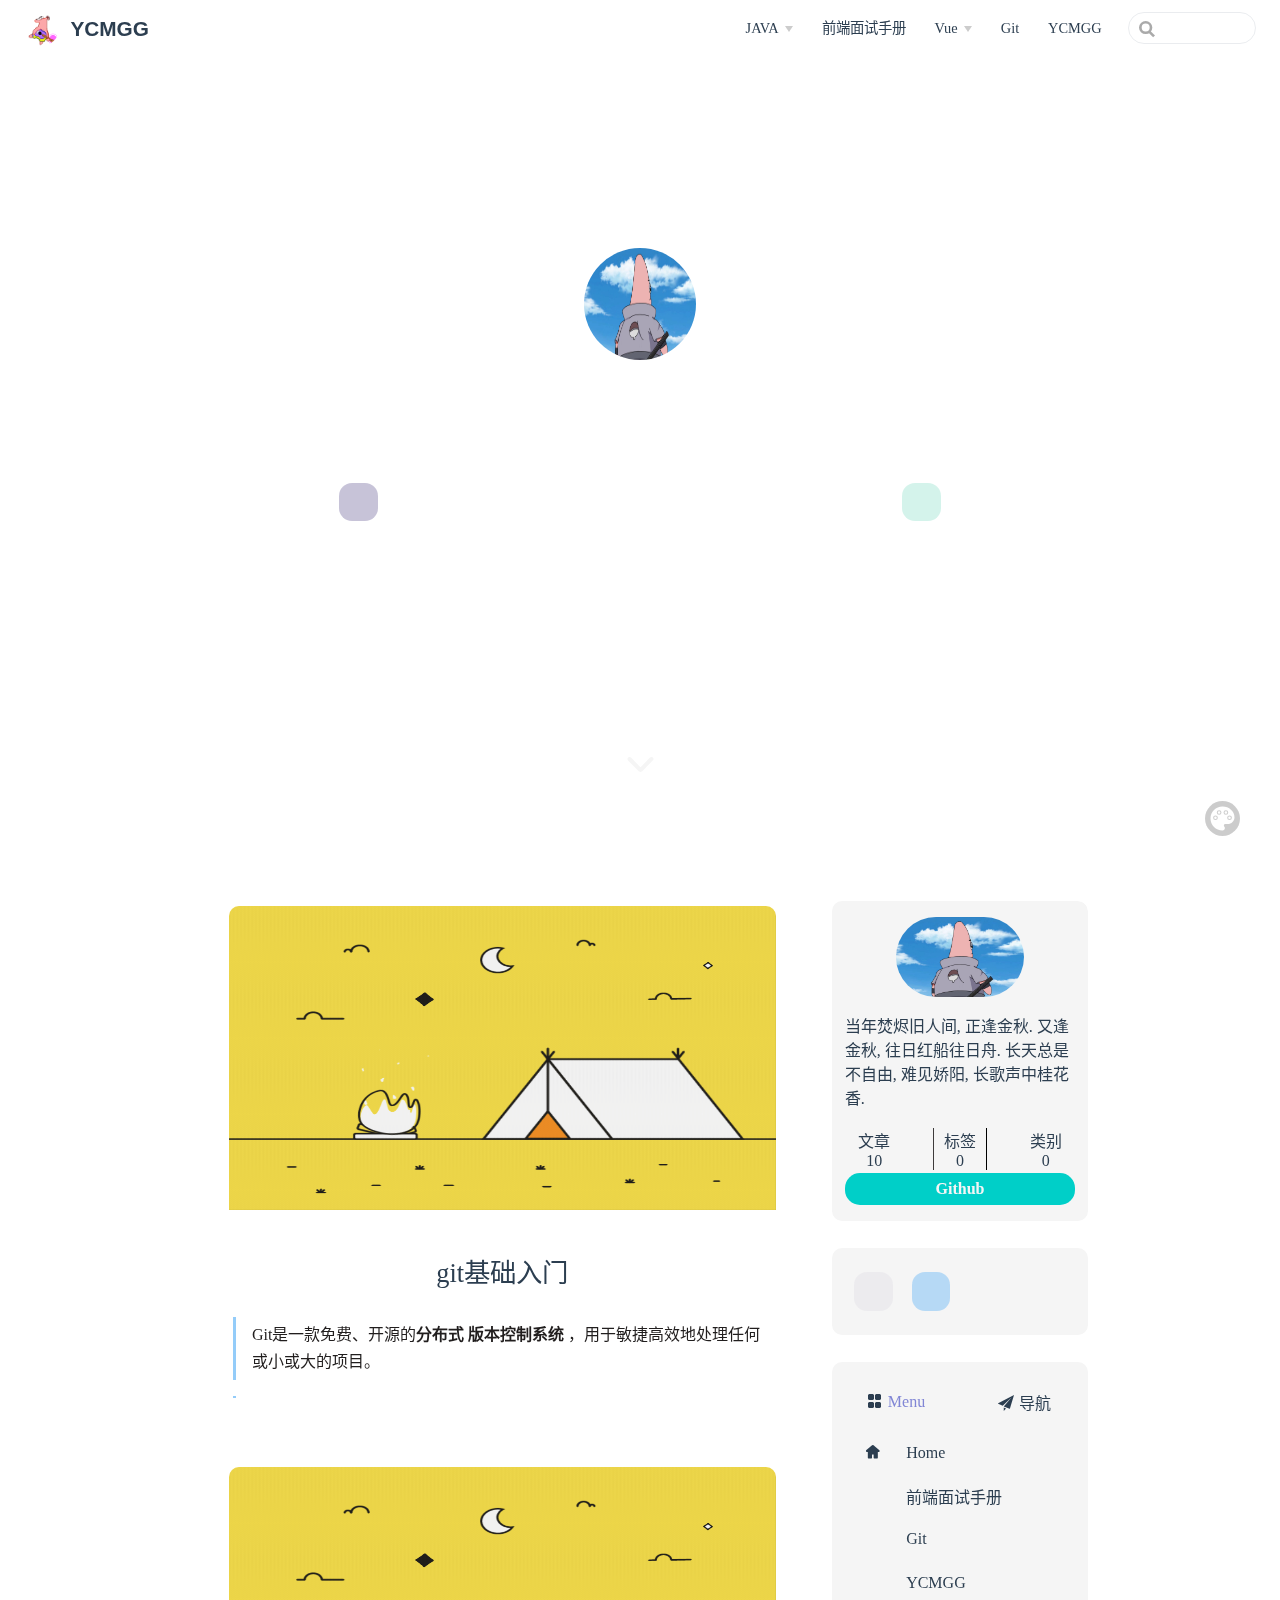
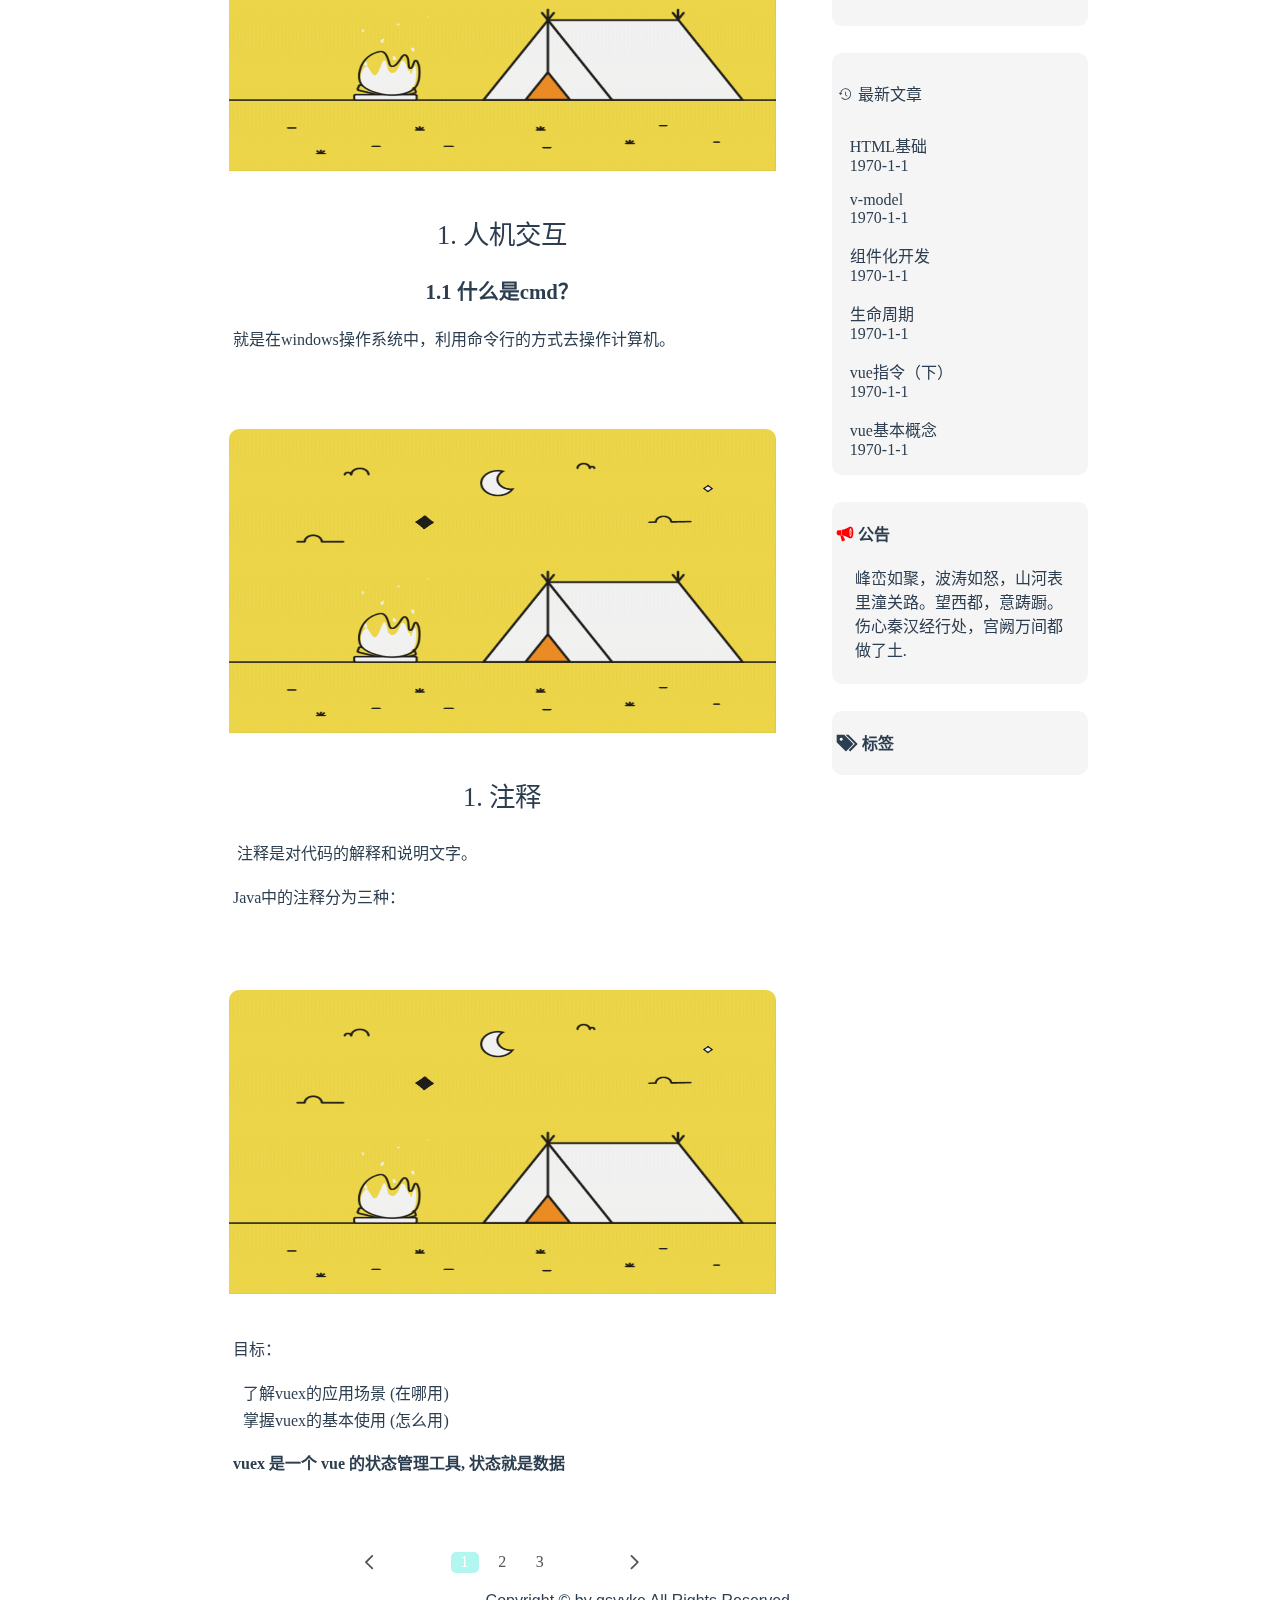
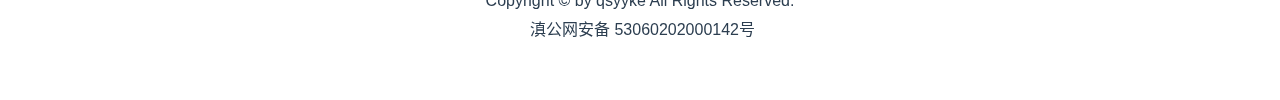
==== index.html @ fe52fecf "111" ====
<!DOCTYPE html>
<html lang="zh-CN">
  <head>
    <meta charset="utf-8">
    <meta name="viewport" content="width=device-width,initial-scale=1">
    <meta name="generator" content="VuePress 2.0.0-beta.33">
    <script src="https://at.alicdn.com/t/font_2849934_v6y652peian.js"></script><link href="/favicon.ico" rel="icon"><link rel="stylesheet" type="text/css" href="//at.alicdn.com/t/font_2932340_r7zitafg82.css"><title>YCMGG</title><meta name="description" content="">
    <link rel="preload" href="/assets/js/runtime~app.edd95961.js" as="script"><link rel="preload" href="/assets/css/styles.545f1b07.css" as="style"><link rel="preload" href="/assets/js/231.83ef2816.js" as="script"><link rel="preload" href="/assets/js/app.094dd318.js" as="script">
    <link rel="stylesheet" href="/assets/css/styles.545f1b07.css">
  </head>
  <body>
    <div id="app"><!--[--><!--[--><div class="common" style="--borderRadius:10px;--opacity:1;--fontColor:#2c3e50;--fontFamily:-apple-system;--fitter-blue:1px;"><header ref_key="navbar" style="--borderRadius:10px;--opacity:1;--fontColor:#2c3e50;--fontFamily:-apple-system;--fitter-blue:1px;" class="header-bg-show navbar" id="c-navbar"><div class="toggle-sidebar-button"><svg class="icon" xmlns="http://www.w3.org/2000/svg" aria-hidden="true" role="img" viewBox="0 0 448 512"><path fill="currentColor" d="M436 124H12c-6.627 0-12-5.373-12-12V80c0-6.627 5.373-12 12-12h424c6.627 0 12 5.373 12 12v32c0 6.627-5.373 12-12 12zm0 160H12c-6.627 0-12-5.373-12-12v-32c0-6.627 5.373-12 12-12h424c6.627 0 12 5.373 12 12v32c0 6.627-5.373 12-12 12zm0 160H12c-6.627 0-12-5.373-12-12v-32c0-6.627 5.373-12 12-12h424c6.627 0 12 5.373 12 12v32c0 6.627-5.373 12-12 12z"></path></svg></div><span><a aria-current="page" href="/" class="router-link-active router-link-exact-active"><img style="border-radius:30px;" class="logo" src="/avatar.png" alt="YCMGG"><span class="site-name" style="color: #2c3e50;">YCMGG</span></a></span><div class="navbar-links-wrapper" style=""><!--[--><!--]--><nav class="navbar-links can-hide"><!--[--><div class="navbar-links-item"><div class="dropdown-wrapper"><span class="aurora-nav-font aurora-navbar-icon"></span><button class="dropdown-title" type="button" aria-label="JAVA"><span class="title">JAVA</span><span class="arrow down"></span></button><button class="mobile-dropdown-title" type="button" aria-label="JAVA"><span class="title">JAVA</span><span class="right arrow"></span></button><ul style="display:none;" id="c-nav-dropdown" class="nav-dropdown"><!--[--><li class="dropdown-item"><!--[--><!----><a href="/JAVA/1Java基础" class="nav-link nav-link-active" aria-label="Java基础">Java基础</a><!--]--></li><li class="dropdown-item"><!--[--><!----><a href="/JAVA/2Java基础语法" class="nav-link nav-link-active" aria-label="Java基础语法">Java基础语法</a><!--]--></li><!--]--></ul></div></div><div class="navbar-links-item"><!--[--><span class="aurora-nav-font aurora-navbar-icon"></span><a href="/前端面试手册/前端面试手册.md" class="nav-link nav-link-active" aria-label="前端面试手册">前端面试手册</a><!--]--></div><div class="navbar-links-item"><div class="dropdown-wrapper"><span class="aurora-nav-font aurora-navbar-icon"></span><button class="dropdown-title" type="button" aria-label="Vue"><span class="title">Vue</span><span class="arrow down"></span></button><button class="mobile-dropdown-title" type="button" aria-label="Vue"><span class="title">Vue</span><span class="right arrow"></span></button><ul style="display:none;" id="c-nav-dropdown" class="nav-dropdown"><!--[--><li class="dropdown-item"><!--[--><!----><a href="/Vue/基础概念+vuecli+指令上.md" class="nav-link nav-link-active" aria-label="基础概念+vuecli+指令上">基础概念+vuecli+指令上</a><!--]--></li><li class="dropdown-item"><!--[--><!----><a href="/Vue/指令下+计算属性+侦听器.md" class="nav-link nav-link-active" aria-label="指令下+计算属性+侦听器">指令下+计算属性+侦听器</a><!--]--></li><li class="dropdown-item"><!--[--><!----><a href="/Vue/组件基础+组件通讯.md" class="nav-link nav-link-active" aria-label="组件基础+组件通讯">组件基础+组件通讯</a><!--]--></li><li class="dropdown-item"><!--[--><!----><a href="/Vue/组件进阶.md" class="nav-link nav-link-active" aria-label="组件进阶">组件进阶</a><!--]--></li><li class="dropdown-item"><!--[--><!----><a href="/Vue/生命周期+路由+组件缓存.md" class="nav-link nav-link-active" aria-label="生命周期+路由+组件缓存">生命周期+路由+组件缓存</a><!--]--></li><li class="dropdown-item"><!--[--><!----><a href="/Vue/vuex入门..md" class="nav-link nav-link-active" aria-label="vuex入门.">vuex入门.</a><!--]--></li><!--]--></ul></div></div><div class="navbar-links-item"><!--[--><span class="aurora-nav-font aurora-navbar-icon"></span><a href="/Git/git.md" class="nav-link nav-link-active" aria-label="Git">Git</a><!--]--></div><div class="navbar-links-item"><!--[--><span class="aurora-navbar-github1 aurora-nav-font aurora-navbar-icon"></span><a class="nav-link external nav-link-active" href="https://github.com/ycmgg/ycmgg.github.io" rel="noopener noreferrer" target="_blank" aria-label="YCMGG"><!--[--><!--]--> YCMGG<!--[--><!--]--></a><!--]--></div><!--]--></nav><!--[--><!--]--><!----><form class="search-box" role="search"><input type="search" autocomplete="off" spellcheck="false" value><!----></form></div></header><!--[--><div id="" class="mobile-sidebar-control"></div><div id="" class="mobileAnimate mobile-sidebar"><!----></div><!--]--><div class="setColor" style="--borderRadius:10px;--fontFamily:-apple-system;--fontColor:#2c3e50;"><div id="setIco" class="setIco bg_color"></div><div class="welcome-parent" id="welcome-parent"><div class="custom-about m-4 p-4 f4 color-shadow-small bg-gray-800-mktg rounded-2 signup-content-container welcome" style="display: none;" id="welcome"><span class="cancel aurora-iconfont-common aurora-style-cancel" id="cancel"></span><h1 class="common-style" id="sr-only-h2"></h1><div class="custom-top custom-common"><div class="custom-top-span custom-common-span"><span class="aurora-iconfont-common aurora-style-img home-welcome-custom-icon"></span>  </div><div class="custom-top-span custom-common-span"><span class="aurora-iconfont-common aurora-style-blur home-welcome-custom-icon"></span>  </div></div><div class="custom-bottom custom-common"><div style="flex:1;" class="custom-bottom-span custom-common-span"><!--[--><li class="custom-li"><span style="background-color: #2c3e50;" data-color="#2c3e50"></span></li><li class="custom-li"><span style="background-color: #42a5f5;" data-color="#42a5f5"></span></li><li class="custom-li"><span style="background-color: #8093f1;" data-color="#8093f1"></span></li><li class="custom-li"><span style="background-color: #FF6EC7;" data-color="#FF6EC7"></span></li><li class="custom-li"><span style="background-color: #FF7F00;" data-color="#FF7F00"></span></li><li class="custom-li"><span style="background-color: #8FBC8F;" data-color="#8FBC8F"></span></li><li class="custom-li"><span style="background-color: #EAADEA;" data-color="#EAADEA"></span></li><li class="custom-li"><span style="background-color: #3299CC;" data-color="#3299CC"></span></li><!--]--></div></div><div class="custom-bottom custom-common"><div style="flex:1;" class="custom-bottom-span custom-common-span"><!--[--><li class="custom-li"><span style="font-family: -apple-system;" data-color="-apple-system">程</span></li><li class="custom-li"><span style="font-family: hlt;" data-color="hlt">程</span></li><li class="custom-li"><span style="font-family: tzt;" data-color="tzt">程</span></li><li class="custom-li"><span style="font-family: sst;" data-color="sst">程</span></li><li class="custom-li"><span style="font-family: lf;" data-color="lf">程</span></li><li class="custom-li"><span style="font-family: xsf;" data-color="xsf">程</span></li><li class="custom-li"><span style="font-family: lsf;" data-color="lsf">程</span></li><li class="custom-li"><span style="font-family: cgt;" data-color="cgt">程</span></li><!--]--></div></div><div class="custom-bottom custom-common"><div class="custom-bottom-span custom-common-span"> 圆角 </div><div style="flex:3;" class="custom-bottom-span custom-common-span"><div class="input-range"><div class="input-left"><input autocomplete min="1" max="40" value="10" step="1" type="range"></div><div class="input-right">10</div></div></div></div><div class="custom-bottom custom-common"><div class="custom-bottom-span custom-common-span"> 透明度 </div><div style="flex:3;" class="custom-bottom-span custom-common-span"><div class="input-range"><div class="input-left"><input autocomplete min="0" max="1" value="1" step="0.01" type="range"></div><div class="input-right">1</div></div></div></div></div></div></div><!--[--><!--]--><!--[--><!--]--><!--[--><!--]--><!--[--><!--]--><!--[--><!--]--><!--[--><!--]--><div style="--fontColor: #2c3e50; --fontFamily: -apple-system;" class="sidebar-single-enter-animate theme-container"><div class="page-sidebar"><!----><div class=""><div id="article-page-parent-mobile" class="article-page-parent"><div class="page-sidebar-left" id="page-sidebar-left"><!--[--><!--[--><div class="home" style="--homeHeight: 100vh;"><div class="home-hero-img-custom home-hero-img" id="home-hero-img"><img src="/avatar.jpg"></div><!--[--><!--]--><!----><!--[--><!--]--><div class="home-social-custom home-social"><div class="home-social-custom-single"><!--[--><!--]--></div></div><div class="home-click-down"><span class="aurora-iconfont-common home-click-down-icon"></span></div><!----><!--[--><!--]--></div><div class="theme-default-content custom"></div><!--]--><!--]--><!--[--><!--]--><!--[--><!--]--><!--[--><!--]--><!--[--><!--]--><!--[--><!--]--><!--[--><!--]--><!--[--><!--]--><!--[--><!--]--></div><!----></div></div></div><!--[--><!--]--><!--[--><!--]--><!--[--><!--]--><!--[--><!--]--><!----></div><div id="set-bg" class="set-bg-fitter" style="--opacity: 1; --borderRadius: 10px; --backgroundImageUrl: url()"></div><div id="posterShade" class=""><span class=""></span></div></div><!--[--><div style="--borderRadius: 10px;--opacity: 1;--fontColor: #2c3e50;--fontFamily: -apple-system;--fitter-blue: 1px;" class="home-bottom" id="home-bottom"><div></div><div class="home-page-tag" style="--opacity: 1;" id="home-page-tag"><!--[--><!--]--><div class="home-cut-page"><!----><div class="home-cut-page-num"><!--[--><!--]--></div><!----></div></div><div class="home-page-fun" id="home-page-fun"><!--[--><div class="sidebar-cqy"></div><div style="--borderRadius: 10px;--opacity: 1;" id="stickSidebar" class="sidebar-single-enter-animate"><div class="home-sidebar" style="" id="home-sidebar"><div id="" class="sidebar-single-common"><div class="home-sidebar-avatar"><img id="home-sidebar-avatar-img" src="/avatar.jpg" alt=""></div><div class="home-sidebar-info-desc"><span>当年焚烬旧人间, 正逢金秋. 又逢金秋, 往日红船往日舟. 长天总是不自由, 难见娇阳, 长歌声中桂花香.</span></div><div class="home-sidebar-info-page"><div class="sidebar-page-common"><div>文章</div><div>10</div></div><div class="sidebar-page-common"><div>标签</div><div>0</div></div><div class="sidebar-page-common"><div>类别</div><div>0</div></div></div><a target="_blank" href="https://github.com/"><div class="sidebar-github">Github</div></a><!--[--><!--]--></div><!--[--><!--]--><!----><!--[--><!--]--><!----><div id="" class="sidebar-single-enter-animate sidebar-single-common"><div class=""><div class="change-page"><div class="catalog-page change-page-common"><span class="aurora-iconfont-common aurora-sidebar-menu"></span><span class="changePageActive">Menu</span></div><div class="latest-page change-page-common"><span class="aurora-iconfont-common aurora-sidebar-nav"></span><span class="">导航</span></div><!----></div><div style="" class="mobile-sidebar-catalog sidebar-menu"><div><div class="sidebar-menu-item"><div class="menu-item-left"><span class="aurora-iconfont-common aurora-sidebar-nav-home"></span></div><div class="menu-item-right"><a aria-current="page" href="/" class="router-link-active router-link-exact-active"><span class="">Home</span></a></div></div></div><!--[--><div><!----></div><div><div class="sidebar-menu-item"><div class="menu-item-left"><span class="aurora-nav-font aurora-font"></span></div><div class="menu-item-right"><a href="/前端面试手册/前端面试手册.md" class="" data="/前端面试手册/前端面试手册.md"><span>前端面试手册</span></a></div></div></div><div><!----></div><div><div class="sidebar-menu-item"><div class="menu-item-left"><span class="aurora-nav-font aurora-font"></span></div><div class="menu-item-right"><a href="/Git/git.md" class="" data="/Git/git.md"><span>Git</span></a></div></div></div><div><div class="sidebar-menu-item"><div class="menu-item-left"><span class="aurora-navbar-github1 aurora-nav-font aurora-font"></span></div><div class="menu-item-right"><a href="/ycmgg.github.io" class="" data="/https://github.com/ycmgg/ycmgg.github.io"><span>YCMGG</span></a></div></div></div><!--]--></div><div style="display:none;" class="mobile-sidebar-catalog sidebar-nav"><!--[--><div style="overflow:hidden;"><div id="catalog-single" class="catalog-single sidebar-catalog-item"><div class="page-catalog-parent"><div class="catalog-page-title"><span class="content-single-show">JAVA</span></div><div class="catalog-page-spread"><span class="home-menu-ico" style="--homeIcoCode: &#39;\e630&#39;"></span></div></div><div class="page-catalog-children-parent"><div class="page-catalog-children"><!--[--><div class="catalog-page-children-item"><div class="catalog-page-children-title"><a href="/JAVA/1Java基础" class=""><span>Java基础</span></a><!----></div><div class="page-catalog-children-level3-parent"><div style="" class="page-catalog-children-level3"><!--[--><!--]--></div></div></div><div class="catalog-page-children-item"><div class="catalog-page-children-title"><a href="/JAVA/2Java基础语法" class=""><span>Java基础语法</span></a><!----></div><div class="page-catalog-children-level3-parent"><div style="" class="page-catalog-children-level3"><!--[--><!--]--></div></div></div><!--]--></div></div></div></div><div style="overflow:hidden;"><!----></div><div style="overflow:hidden;"><div id="catalog-single" class="catalog-single sidebar-catalog-item"><div class="page-catalog-parent"><div class="catalog-page-title"><span class="content-single-show">Vue</span></div><div class="catalog-page-spread"><span class="home-menu-ico" style="--homeIcoCode: &#39;\e630&#39;"></span></div></div><div class="page-catalog-children-parent"><div class="page-catalog-children"><!--[--><div class="catalog-page-children-item"><div class="catalog-page-children-title"><a href="/Vue/基础概念+vuecli+指令上.md" class=""><span>基础概念+vuecli+指令上</span></a><!----></div><div class="page-catalog-children-level3-parent"><div style="" class="page-catalog-children-level3"><!--[--><!--]--></div></div></div><div class="catalog-page-children-item"><div class="catalog-page-children-title"><a href="/Vue/指令下+计算属性+侦听器.md" class=""><span>指令下+计算属性+侦听器</span></a><!----></div><div class="page-catalog-children-level3-parent"><div style="" class="page-catalog-children-level3"><!--[--><!--]--></div></div></div><div class="catalog-page-children-item"><div class="catalog-page-children-title"><a href="/Vue/组件基础+组件通讯.md" class=""><span>组件基础+组件通讯</span></a><!----></div><div class="page-catalog-children-level3-parent"><div style="" class="page-catalog-children-level3"><!--[--><!--]--></div></div></div><div class="catalog-page-children-item"><div class="catalog-page-children-title"><a href="/Vue/组件进阶.md" class=""><span>组件进阶</span></a><!----></div><div class="page-catalog-children-level3-parent"><div style="" class="page-catalog-children-level3"><!--[--><!--]--></div></div></div><div class="catalog-page-children-item"><div class="catalog-page-children-title"><a href="/Vue/生命周期+路由+组件缓存.md" class=""><span>生命周期+路由+组件缓存</span></a><!----></div><div class="page-catalog-children-level3-parent"><div style="" class="page-catalog-children-level3"><!--[--><!--]--></div></div></div><div class="catalog-page-children-item"><div class="catalog-page-children-title"><a href="/Vue/vuex入门..md" class=""><span>vuex入门.</span></a><!----></div><div class="page-catalog-children-level3-parent"><div style="" class="page-catalog-children-level3"><!--[--><!--]--></div></div></div><!--]--></div></div></div></div><div style="overflow:hidden;"><!----></div><div style="overflow:hidden;"><!----></div><!--]--></div><div class="mobile-sidebar-catalog" style="display:none;"><!--[--><!--]--></div></div><!--[--><!--]--></div><!--[--><!--]--><!----><!--[--><!--]--><div id="" class="sidebar-single-enter-animate sidebar-single-page sidebar-single-common"><div class="change-page"><!----><div style="text-align: left;padding-left: 5px;" class="latest-page change-page-common"><span class="aurora-iconfont-common aurora-sidebar-newest-page"></span><span style="cursor: auto;color: var(--fontColor);" class="changePageActive" index="2">最新文章</span></div></div><div class="" style="display:none;"><!--[--><!--]--></div><div style=""><!--[--><!--]--></div><!--[--><!--]--></div><!--[--><!--]--><div id="" class="sidebar-single-enter-animate sidebar-single-common"><div class="sidebar-page"><span class="aurora-iconfont-common aurora-sidebar-message"></span><span>公告</span></div><div class="sidebar-message"><!--[--><li id="sidebar-message" class="sidebar-hover-bg-common"><span>峰峦如聚，波涛如怒，山河表里潼关路。望西都，意踌蹰。伤心秦汉经行处，宫阙万间都做了土.</span></li><!--]--></div><!--[--><!--]--></div><!--[--><!--]--><div id="" class="sidebar-single-enter-animate sidebar-single-common"><div id="home-tag-sidebar" class="sidebar-page"><span class="aurora-iconfont-common aurora-sidebar-tag"></span><span>标签</span></div><!----><div class="sidebar-tag-item"><!--[--><!--]--></div><!--[--><!--]--></div><!--[--><!--]--><!----><!--[--><!--]--></div></div><!--]--></div></div><!--[--><div style="--borderRadius:10px;--opacity:1;--fontColor:#2c3e50;--fontFamily:-apple-system;--fitter-blue:1px;" class="sidebar-single-enter-animate footer-layout-center" data-v-7e9b0cc5><div class="footer box" id="footer" data-v-7e9b0cc5><!--[--><div class="footer-item" id="footer-item" data-v-7e9b0cc5><span>Copyright © by qsyyke All Rights Reserved.</span></div><div class="footer-item" id="footer-item" data-v-7e9b0cc5><span><a target='_blank' href='http://www.beian.gov.cn/portal/registerSystemInfo?recordcode=53060202000142' style='display:inline-block;text-decoration:none;height:20px;line-height:20px;'><img src='' style='float:left;'/><p style='float:left;height:20px;line-height:20px;margin: 0px 0px 0px 5px;'>滇公网安备 53060202000142号</p></a></span></div><!--]--><!----></div></div><!--]--><!--]--><!--]--><!----><!--]--></div>
    <script src="/assets/js/runtime~app.edd95961.js" defer></script><script src="/assets/js/231.83ef2816.js" defer></script><script src="/assets/js/app.094dd318.js" defer></script>
  </body>
</html>
---- assets/css/styles.545f1b07.css ----
:root{--external-link-icon-color:#aaa}
.external-link-icon{position:relative;display:inline-block;color:var(--external-link-icon-color);vertical-align:middle;top:-1px}
:root{--medium-zoom-z-index:100;--medium-zoom-bg-color:#ffffff;--medium-zoom-opacity:1}
.medium-zoom-overlay{background-color:var(--medium-zoom-bg-color)!important;z-index:var(--medium-zoom-z-index)}.medium-zoom-overlay~img{z-index:calc(var(--medium-zoom-z-index) + 1)}.medium-zoom--opened .medium-zoom-overlay{opacity:var(--medium-zoom-opacity)}



@-webkit-keyframes content-70e6a17a{0%{width:0}}@keyframes content-70e6a17a{0%{width:0}}@-webkit-keyframes pieceLeft-70e6a17a{50%{left:80%;width:10%}}@keyframes pieceLeft-70e6a17a{50%{left:80%;width:10%}}@-webkit-keyframes pieceRight-70e6a17a{50%{right:80%;width:10%}}@keyframes pieceRight-70e6a17a{50%{right:80%;width:10%}}@-webkit-keyframes text-70e6a17a{0%{opacity:0;transform:translateY(40px)}}@keyframes text-70e6a17a{0%{opacity:0;transform:translateY(40px)}}@-webkit-keyframes anime404-70e6a17a{0%{opacity:0;transform:scale(10) skew(20deg,20deg)}}@keyframes anime404-70e6a17a{0%{opacity:0;transform:scale(10) skew(20deg,20deg)}}@-webkit-keyframes circle-70e6a17a{0%{width:0;height:0}}@keyframes circle-70e6a17a{0%{width:0;height:0}}.back_home[data-v-70e6a17a],.fail_about .bg_links[data-v-70e6a17a]{display:flex;justify-content:center;align-items:center}.back_home[data-v-70e6a17a]{position:fixed;height:-webkit-max-content;height:-moz-max-content;height:max-content;width:100vw;bottom:5%;z-index:5}.back_to_homepage[data-v-70e6a17a]{cursor:pointer;border-radius:30px;display:inline-block;height:3rem;line-height:3rem;font-size:25px;padding-left:15px;padding-right:15px;color:#f5f5f5;font-weight:600;background:linear-gradient(90deg,#8077ea 13.7%,#eb73ff 94.65%)}.fail_about[data-v-70e6a17a]{position:fixed;z-index:10;bottom:10px;right:10px;width:40px;height:40px;display:flex;justify-content:flex-end;align-items:flex-end;transition:all .2s ease}.fail_about .bg_links[data-v-70e6a17a]{width:2.2rem;height:2.2rem;background-color:rgba(0,0,0,.2);border-radius:100%;-webkit-backdrop-filter:blur(5px);backdrop-filter:blur(5px);position:absolute}.fail_about .social_logo[data-v-70e6a17a]{width:2.2rem;height:2.2rem;z-index:9;background-image:url(https://ooszy.cco.vin/img/blog-note/logo_white.svg);background-size:50%;background-repeat:no-repeat;background-position:10px 7px;opacity:.9;transition:all 1s .2s ease;bottom:0;right:0}.fail_about .social[data-v-70e6a17a]{opacity:0;right:0;bottom:0}.fail_about .social .icon[data-v-70e6a17a]{width:100%;height:100%;background-size:20px;background-repeat:no-repeat;background-position:center;background-color:transparent;display:flex;transition:all .2s ease,background-color .4s ease;opacity:0;border-radius:100%}.fail_about .social.portfolio[data-v-70e6a17a]{transition:all .8s ease}.fail_about .social.portfolio .icon[data-v-70e6a17a]{background-image:url(https://ooszy.cco.vin/img/blog-note/edit.svg)}.fail_about .social.dribbble[data-v-70e6a17a],.fail_about .social.dribbble2[data-v-70e6a17a],.fail_about .social.spin_common[data-v-70e6a17a]{transition:all .3s ease}.fail_about .social.dribbble .icon[data-v-70e6a17a]{background-image:url(https://ooszy.cco.vin/img/blog-note/github-fill.svg)}.fail_about .social.dribbble2 .icon[data-v-70e6a17a]{background-image:url(https://ooszy.cco.vin/img/blog-note/reading.svg)}.fail_about .social.linkedin[data-v-70e6a17a]{transition:all .8s ease}.fail_about .social.linkedin .icon[data-v-70e6a17a]{background-image:url(https://rafaelavlucas.github.io/assets/codepen/linkedin.svg)}.fail_about[data-v-70e6a17a]:hover{width:105px;height:105px;transition:all .6s cubic-bezier(.64,.01,.07,1.65)}.fail_about:hover .social_logo[data-v-70e6a17a]{opacity:1;transition:all .6s ease}.fail_about:hover .social[data-v-70e6a17a],nav .menu .menu_links[data-v-70e6a17a]:hover,nav .menu .website_name[data-v-70e6a17a]:hover{opacity:1}.fail_about:hover .social .icon[data-v-70e6a17a]{opacity:.9}.fail_about:hover .social[data-v-70e6a17a]:hover{background-size:28px}.fail_about:hover .social:hover .icon[data-v-70e6a17a]{background-size:65%;opacity:1}.fail_about:hover .social.portfolio[data-v-70e6a17a]{right:0;bottom:calc(100% - 40px);transition:all .3s 0s cubic-bezier(.64,.01,.07,1.65)}.fail_about:hover .social.portfolio .icon[data-v-70e6a17a]:hover{background-color:#698fb7}.fail_about:hover .social.dribbble[data-v-70e6a17a]{bottom:45%;right:45%;transition:all .3s .15s cubic-bezier(.64,.01,.07,1.65)}.fail_about:hover .social.dribbble .icon[data-v-70e6a17a]:hover{background-color:#ea4c89}.fail_about:hover .social.linkedin[data-v-70e6a17a]{bottom:0;right:calc(100% - 40px);transition:all .3s .25s cubic-bezier(.64,.01,.07,1.65)}.fail_about:hover .social.linkedin .icon[data-v-70e6a17a]:hover{background-color:#0077b5}.social_spin_po[data-v-70e6a17a]{position:fixed;right:2.5rem;bottom:7.5rem}.fail_nav[data-v-70e6a17a]{position:fixed;height:100vh;overflow:hidden;width:100%;font-family:"Barlow",sans-serif;background:#695681}.social_logo[data-v-70e6a17a],nav .menu[data-v-70e6a17a]{display:flex;align-items:center}.social_logo[data-v-70e6a17a]{position:fixed;z-index:5;bottom:10px;right:10px;width:40px;height:40px;justify-content:center;background:rgba(0,0,0,.1);border-radius:100%;-webkit-backdrop-filter:blur(5px);backdrop-filter:blur(5px)}.social_logo img[data-v-70e6a17a]{width:55%;height:55%;transform:translateY(-1px);opacity:.8}nav .menu[data-v-70e6a17a]{width:100%;height:80px;position:absolute;justify-content:space-between;padding:0 5%;box-sizing:border-box;z-index:3}nav .menu .website_name[data-v-70e6a17a]{color:#695681;font-weight:600;font-size:20px;letter-spacing:1px;background:#fff;padding:4px 8px;border-radius:2px;cursor:pointer}nav .menu .menu_links[data-v-70e6a17a],nav .menu .website_name[data-v-70e6a17a]{transition:all .4s ease;opacity:.5}@media screen and (max-width:799px){nav .menu .menu_links[data-v-70e6a17a]{display:none}}nav .menu .menu_links .link[data-v-70e6a17a]{color:#fff;text-transform:uppercase;font-weight:500;margin-right:50px;letter-spacing:2px;position:relative;transition:all .3s .2s ease}nav .menu .menu_links .link[data-v-70e6a17a]:last-child{margin-right:0}nav .menu .menu_links .link[data-v-70e6a17a]:before{content:"";position:absolute;width:0;height:4px;background:linear-gradient(90deg,#ffedc0 0,#ff9d87 100%);bottom:-10px;border-radius:4px;transition:all .4s cubic-bezier(.82,.02,.13,1.26);left:100%}nav .menu .menu_links .link[data-v-70e6a17a]:hover{opacity:1;color:#fb8a8a}nav .menu .menu_links .link[data-v-70e6a17a]:hover:before{width:40px;left:0}nav .menu .menu_icon[data-v-70e6a17a]{width:40px;height:40px;position:relative;display:none;justify-content:center;align-items:center;cursor:pointer}@media screen and (max-width:799px){nav .menu .menu_icon[data-v-70e6a17a]{display:flex}}nav .menu .menu_icon .icon[data-v-70e6a17a]{width:24px;height:2px;background:#fff;position:absolute}nav .menu .menu_icon .icon[data-v-70e6a17a]:after,nav .menu .menu_icon .icon[data-v-70e6a17a]:before{content:"";width:100%;height:100%;background:inherit;position:absolute;transition:all .3s cubic-bezier(.49,.04,0,1.55)}nav .menu .menu_icon .icon[data-v-70e6a17a]:before{transform:translateY(-8px)}nav .menu .menu_icon .icon[data-v-70e6a17a]:after{transform:translateY(8px)}nav .menu .menu_icon:hover .icon[data-v-70e6a17a]{background:#ffedc0}nav .menu .menu_icon:hover .icon[data-v-70e6a17a]:before{transform:translateY(-10px)}nav .menu .menu_icon:hover .icon[data-v-70e6a17a]:after{transform:translateY(10px)}.bottom_fail[data-v-70e6a17a]{height:100vh;width:100vw;overflow:hidden}.wrapper[data-v-70e6a17a],.wrapper .container[data-v-70e6a17a]{justify-content:center;align-items:center}.wrapper[data-v-70e6a17a]{display:grid;grid-template-columns:1fr;height:100vh}.wrapper .container[data-v-70e6a17a]{margin:0 auto;transition:all .4s ease;display:flex;position:relative}.wrapper .container .scene[data-v-70e6a17a]{position:absolute;width:100vw;height:100vh;vertical-align:middle}.wrapper .container .circle[data-v-70e6a17a],.wrapper .container .one[data-v-70e6a17a],.wrapper .container .p404[data-v-70e6a17a],.wrapper .container .three[data-v-70e6a17a],.wrapper .container .two[data-v-70e6a17a]{width:60%;height:60%;top:20%!important;left:20%!important;min-width:400px;min-height:400px}.wrapper .container .circle .content[data-v-70e6a17a],.wrapper .container .one .content[data-v-70e6a17a],.wrapper .container .p404 .content[data-v-70e6a17a],.wrapper .container .three .content[data-v-70e6a17a],.wrapper .container .two .content[data-v-70e6a17a]{width:600px;height:600px;display:flex;justify-content:center;align-items:center;position:absolute;top:50%;left:50%;transform:translate(-50%,-50%);-webkit-animation:content-70e6a17a .8s cubic-bezier(1,.06,.25,1) backwards;animation:content-70e6a17a .8s cubic-bezier(1,.06,.25,1) backwards}.wrapper .container .circle .content .piece[data-v-70e6a17a],.wrapper .container .one .content .piece[data-v-70e6a17a],.wrapper .container .p404 .content .piece[data-v-70e6a17a],.wrapper .container .three .content .piece[data-v-70e6a17a],.wrapper .container .two .content .piece[data-v-70e6a17a]{width:200px;height:80px;display:flex;position:absolute;border-radius:80px;z-index:1;-webkit-animation:pieceLeft-70e6a17a 8s cubic-bezier(1,.06,.25,1) infinite both;animation:pieceLeft-70e6a17a 8s cubic-bezier(1,.06,.25,1) infinite both}@media screen and (max-width:799px){.wrapper .container .circle[data-v-70e6a17a],.wrapper .container .one[data-v-70e6a17a],.wrapper .container .p404[data-v-70e6a17a],.wrapper .container .three[data-v-70e6a17a],.wrapper .container .two[data-v-70e6a17a]{width:90%;height:90%;top:5%!important;left:5%!important;min-width:280px;min-height:280px}}@media screen and (max-height:660px){.wrapper .container .circle[data-v-70e6a17a],.wrapper .container .one[data-v-70e6a17a],.wrapper .container .p404[data-v-70e6a17a],.wrapper .container .three[data-v-70e6a17a],.wrapper .container .two[data-v-70e6a17a]{min-width:280px;min-height:280px;width:60%;height:60%;top:20%!important;left:20%!important}}.wrapper .container .text[data-v-70e6a17a]{width:60%;height:40%;min-width:400px;min-height:500px;position:absolute;margin:40px 0;-webkit-animation:text-70e6a17a .6s 1.8s ease backwards;animation:text-70e6a17a .6s 1.8s ease backwards}@media screen and (max-width:799px){.wrapper .container .text[data-v-70e6a17a]{min-height:400px;height:80%;display:flex;justify-content:center;align-items:center}}.wrapper .container .text article[data-v-70e6a17a]{width:400px;bottom:0;z-index:4;display:flex;flex-direction:column;justify-content:center;align-items:center;text-align:center}@media screen and (max-width:799px){.wrapper .container .text article[data-v-70e6a17a]{width:100%}}.wrapper .container .text article p[data-v-70e6a17a]{color:#fff;font-size:18px;letter-spacing:.6px;margin-bottom:40px;text-shadow:6px 6px 10px #32243e}.wrapper .container .text article button[data-v-70e6a17a]{height:40px;padding:0 30px;border-radius:50px;cursor:pointer;box-shadow:0 15px 20px rgba(54,24,79,.5);z-index:3;color:#695681;background-color:#fff;text-transform:uppercase;font-weight:600;font-size:12px;transition:all .3s ease}.wrapper .container .text article button[data-v-70e6a17a]:hover{box-shadow:0 10px 10px -10px rgba(54,24,79,.5);transform:translateY(5px);background:#fb8a8a;color:#fff}.wrapper .container .p404[data-v-70e6a17a]{font-size:200px;font-weight:700;letter-spacing:4px;color:#fff;display:flex!important;justify-content:center;align-items:center;position:absolute;z-index:2;-webkit-animation:anime404-70e6a17a .6s cubic-bezier(.3,.8,1,1.05) both;animation:anime404-70e6a17a .6s cubic-bezier(.3,.8,1,1.05) both;-webkit-animation-delay:1.2s;animation-delay:1.2s}@media screen and (max-width:799px){.wrapper .container .p404[data-v-70e6a17a]{font-size:100px}}.wrapper .container .p404[data-v-70e6a17a]:nth-of-type(2){color:#36184f;z-index:1;-webkit-animation-delay:1s;animation-delay:1s;filter:blur(10px);opacity:.8}.wrapper .container .circle[data-v-70e6a17a]{position:absolute}.wrapper .container .circle[data-v-70e6a17a]:before,.wrapper .container .one .content[data-v-70e6a17a]:before{content:"";position:absolute;border-radius:100%;box-shadow:inset 5px 20px 40px rgba(54,24,79,.25),inset 5px 0 5px rgba(50,36,62,.3),inset 5px 5px 20px rgba(50,36,62,.25),2px 2px 5px rgba(255,255,255,.2)}.wrapper .container .circle[data-v-70e6a17a]:before{width:35rem;height:35rem;background-color:rgba(54,24,79,.2);top:50%;left:50%;transform:translate(-50%,-50%);-webkit-animation:circle-70e6a17a .8s cubic-bezier(1,.06,.25,1) backwards;animation:circle-70e6a17a .8s cubic-bezier(1,.06,.25,1) backwards}@media screen and (max-width:799px){.wrapper .container .circle[data-v-70e6a17a]:before{width:22rem;height:22rem}}.wrapper .container .one .content[data-v-70e6a17a]:before{width:600px;height:600px;background-color:rgba(54,24,79,.3);-webkit-animation:circle-70e6a17a .8s .4s cubic-bezier(1,.06,.25,1) backwards;animation:circle-70e6a17a .8s .4s cubic-bezier(1,.06,.25,1) backwards}@media screen and (max-width:799px){.wrapper .container .one .content[data-v-70e6a17a]:before{width:300px;height:300px}}.wrapper .container .one .content .piece[data-v-70e6a17a]{background:linear-gradient(90deg,#8077ea 13.7%,#eb73ff 94.65%)}.wrapper .container .one .content .piece[data-v-70e6a17a]:nth-child(1){right:15%;top:18%;height:30px;width:120px;-webkit-animation-delay:.5s;animation-delay:.5s;-webkit-animation-name:pieceRight-70e6a17a;animation-name:pieceRight-70e6a17a}.wrapper .container .one .content .piece[data-v-70e6a17a]:nth-child(2),.wrapper .container .one .content .piece[data-v-70e6a17a]:nth-child(3){left:15%;top:45%;width:150px;height:50px;-webkit-animation-delay:1s;animation-delay:1s;-webkit-animation-name:pieceLeft-70e6a17a;animation-name:pieceLeft-70e6a17a}.wrapper .container .one .content .piece[data-v-70e6a17a]:nth-child(3){left:10%;top:75%;height:20px;width:70px;-webkit-animation-delay:1.5s;animation-delay:1.5s}.wrapper .container .two .content .piece[data-v-70e6a17a]{background:linear-gradient(90deg,#ffedc0 0,#ff9d87 100%)}.wrapper .container .two .content .piece[data-v-70e6a17a]:nth-child(1){left:0;top:25%;height:40px;width:120px;-webkit-animation-delay:2s;animation-delay:2s;-webkit-animation-name:pieceLeft-70e6a17a;animation-name:pieceLeft-70e6a17a}.wrapper .container .two .content .piece[data-v-70e6a17a]:nth-child(2),.wrapper .container .two .content .piece[data-v-70e6a17a]:nth-child(3){right:15%;top:35%;width:180px;height:50px;-webkit-animation-delay:2.5s;animation-delay:2.5s;-webkit-animation-name:pieceRight-70e6a17a;animation-name:pieceRight-70e6a17a}.wrapper .container .two .content .piece[data-v-70e6a17a]:nth-child(3){right:10%;top:80%;height:20px;width:160px;-webkit-animation-delay:3s;animation-delay:3s}.wrapper .container .three .content .piece[data-v-70e6a17a]{background:#fb8a8a}.wrapper .container .three .content .piece[data-v-70e6a17a]:nth-child(1){left:25%;top:35%;height:20px;width:80px;-webkit-animation-name:pieceLeft-70e6a17a;animation-name:pieceLeft-70e6a17a;-webkit-animation-delay:3.5s;animation-delay:3.5s}.wrapper .container .three .content .piece[data-v-70e6a17a]:nth-child(2){right:10%;top:55%;width:140px;height:40px;-webkit-animation-name:pieceRight-70e6a17a;animation-name:pieceRight-70e6a17a;-webkit-animation-delay:4s;animation-delay:4s}.wrapper .container .three .content .piece[data-v-70e6a17a]:nth-child(3){left:40%;top:68%;height:20px;width:80px;-webkit-animation-name:pieceLeft-70e6a17a;animation-name:pieceLeft-70e6a17a;-webkit-animation-delay:4.5s;animation-delay:4.5s}

.theme-default-content:not(.custom){max-width:100%}
.coze-box{margin-top:-1.5rem}
@font-face{font-family:swiper-icons;src:url("data:application/font-woff;charset=utf-8;base64, [base64]//wADZ2x5ZgAAAywAAADMAAAD2MHtryVoZWFkAAABbAAAADAAAAA2E2+eoWhoZWEAAAGcAAAAHwAAACQC9gDzaG10eAAAAigAAAAZAAAArgJkABFsb2NhAAAC0AAAAFoAAABaFQAUGG1heHAAAAG8AAAAHwAAACAAcABAbmFtZQAAA/gAAAE5AAACXvFdBwlwb3N0AAAFNAAAAGIAAACE5s74hXjaY2BkYGAAYpf5Hu/j+W2+MnAzMYDAzaX6QjD6/4//Bxj5GA8AuRwMYGkAPywL13jaY2BkYGA88P8Agx4j+/8fQDYfA1AEBWgDAIB2BOoAeNpjYGRgYNBh4GdgYgABEMnIABJzYNADCQAACWgAsQB42mNgYfzCOIGBlYGB0YcxjYGBwR1Kf2WQZGhhYGBiYGVmgAFGBiQQkOaawtDAoMBQxXjg/wEGPcYDDA4wNUA2CCgwsAAAO4EL6gAAeNpj2M0gyAACqxgGNWBkZ2D4/wMA+xkDdgAAAHjaY2BgYGaAYBkGRgYQiAHyGMF8FgYHIM3DwMHABGQrMOgyWDLEM1T9/w8UBfEMgLzE////P/5//f/V/xv+r4eaAAeMbAxwIUYmIMHEgKYAYjUcsDAwsLKxc3BycfPw8jEQA/[base64]/uznmfPFBNODM2K7MTQ45YEAZqGP81AmGGcF3iPqOop0r1SPTaTbVkfUe4HXj97wYE+yNwWYxwWu4v1ugWHgo3S1XdZEVqWM7ET0cfnLGxWfkgR42o2PvWrDMBSFj/IHLaF0zKjRgdiVMwScNRAoWUoH78Y2icB/yIY09An6AH2Bdu/UB+yxopYshQiEvnvu0dURgDt8QeC8PDw7Fpji3fEA4z/PEJ6YOB5hKh4dj3EvXhxPqH/SKUY3rJ7srZ4FZnh1PMAtPhwP6fl2PMJMPDgeQ4rY8YT6Gzao0eAEA409DuggmTnFnOcSCiEiLMgxCiTI6Cq5DZUd3Qmp10vO0LaLTd2cjN4fOumlc7lUYbSQcZFkutRG7g6JKZKy0RmdLY680CDnEJ+UMkpFFe1RN7nxdVpXrC4aTtnaurOnYercZg2YVmLN/d/gczfEimrE/fs/bOuq29Zmn8tloORaXgZgGa78yO9/cnXm2BpaGvq25Dv9S4E9+5SIc9PqupJKhYFSSl47+Qcr1mYNAAAAeNptw0cKwkAAAMDZJA8Q7OUJvkLsPfZ6zFVERPy8qHh2YER+3i/BP83vIBLLySsoKimrqKqpa2hp6+jq6RsYGhmbmJqZSy0sraxtbO3sHRydnEMU4uR6yx7JJXveP7WrDycAAAAAAAH//wACeNpjYGRgYOABYhkgZgJCZgZNBkYGLQZtIJsFLMYAAAw3ALgAeNolizEKgDAQBCchRbC2sFER0YD6qVQiBCv/H9ezGI6Z5XBAw8CBK/m5iQQVauVbXLnOrMZv2oLdKFa8Pjuru2hJzGabmOSLzNMzvutpB3N42mNgZGBg4GKQYzBhYMxJLMlj4GBgAYow/P/PAJJhLM6sSoWKfWCAAwDAjgbRAAB42mNgYGBkAIIbCZo5IPrmUn0hGA0AO8EFTQAA");font-weight:400;font-style:normal}:root{--swiper-theme-color:#007aff}.swiper,.swiper-wrapper{position:relative;z-index:1}.swiper{margin-left:auto;margin-right:auto;overflow:hidden;list-style:none;padding:0}.swiper-vertical>.swiper-wrapper{flex-direction:column}.swiper-wrapper{width:100%;height:100%;display:flex;transition-property:transform;box-sizing:content-box}.swiper-android .swiper-slide,.swiper-wrapper{transform:translate3d(0,0,0)}.swiper-pointer-events{touch-action:pan-y}.swiper-pointer-events.swiper-vertical{touch-action:pan-x}.swiper-slide{flex-shrink:0;width:100%;height:100%;position:relative;transition-property:transform}.swiper-slide-invisible-blank{visibility:hidden}.swiper-autoheight,.swiper-autoheight .swiper-slide{height:auto}.swiper-autoheight .swiper-wrapper{align-items:flex-start;transition-property:transform,height}.swiper-backface-hidden .swiper-slide{transform:translateZ(0);-webkit-backface-visibility:hidden;backface-visibility:hidden}.swiper-3d,.swiper-3d.swiper-css-mode .swiper-wrapper{perspective:1200px}.swiper-3d .swiper-cube-shadow,.swiper-3d .swiper-slide,.swiper-3d .swiper-slide-shadow,.swiper-3d .swiper-slide-shadow-bottom,.swiper-3d .swiper-slide-shadow-left,.swiper-3d .swiper-slide-shadow-right,.swiper-3d .swiper-slide-shadow-top,.swiper-3d .swiper-wrapper{transform-style:preserve-3d}.swiper-3d .swiper-slide-shadow,.swiper-3d .swiper-slide-shadow-bottom,.swiper-3d .swiper-slide-shadow-left,.swiper-3d .swiper-slide-shadow-right,.swiper-3d .swiper-slide-shadow-top{position:absolute;left:0;top:0;width:100%;height:100%;pointer-events:none;z-index:10}.swiper-3d .swiper-slide-shadow{background:rgba(0,0,0,.15)}.swiper-3d .swiper-slide-shadow-left{background-image:linear-gradient(to left,rgba(0,0,0,.5),transparent)}.swiper-3d .swiper-slide-shadow-right{background-image:linear-gradient(to right,rgba(0,0,0,.5),transparent)}.swiper-3d .swiper-slide-shadow-top{background-image:linear-gradient(to top,rgba(0,0,0,.5),transparent)}.swiper-3d .swiper-slide-shadow-bottom{background-image:linear-gradient(to bottom,rgba(0,0,0,.5),transparent)}.swiper-css-mode>.swiper-wrapper{overflow:auto;scrollbar-width:none;-ms-overflow-style:none}.swiper-css-mode>.swiper-wrapper::-webkit-scrollbar{display:none}.swiper-css-mode>.swiper-wrapper>.swiper-slide{scroll-snap-align:start start}.swiper-horizontal.swiper-css-mode>.swiper-wrapper{-ms-scroll-snap-type:x mandatory;scroll-snap-type:x mandatory}.swiper-vertical.swiper-css-mode>.swiper-wrapper{-ms-scroll-snap-type:y mandatory;scroll-snap-type:y mandatory}.swiper-centered>.swiper-wrapper::before{content:"";flex-shrink:0;order:9999}.swiper-centered.swiper-horizontal>.swiper-wrapper>.swiper-slide:first-child{-webkit-margin-start:var(--swiper-centered-offset-before);margin-inline-start:var(--swiper-centered-offset-before)}.swiper-centered.swiper-horizontal>.swiper-wrapper::before{height:100%;min-height:1px;width:var(--swiper-centered-offset-after)}.swiper-centered.swiper-vertical>.swiper-wrapper>.swiper-slide:first-child{-webkit-margin-before:var(--swiper-centered-offset-before);margin-block-start:var(--swiper-centered-offset-before)}.swiper-centered.swiper-vertical>.swiper-wrapper::before{width:100%;min-width:1px;height:var(--swiper-centered-offset-after)}.swiper-centered>.swiper-wrapper>.swiper-slide{scroll-snap-align:center center}
.swiper-creative .swiper-slide{-webkit-backface-visibility:hidden;backface-visibility:hidden;overflow:hidden;transition-property:transform,opacity,height}

:root{--backgroundImageUrl:url(https://picoss.co.vin/animate/wall/6500.png);--poster-back-img:url(http://h2.ioliu.cn/bing/GiantManta_ZH-CN0594951444_640x480.jpg?imageslim);--fitter-blue:5px;--borderRadius:20px;--opacity:0.5;--fontFamily:-apple-system;--fontColor:#2c3e50;--sidebarWidth:80%;--sidebarRow:5;--sidebarWidthPc:20vw;--sidebarRowPC:5;--homeHeight:100vh;--sidebarCutWidth:0.9;-aurora-tag-opacity:.45;--hoverColor:red;--auroraActiveColor:#8186d5;--aurora-slide-bgImg:url("https://www.baidu.com");--aurora-sliid-border-radius:25px;--aurora-slide-font-color:whitesmoke;--aurora-slide-font-weight:550;--aurora-slide-font-size:1.2rem;--aurora-slide-mobile-font-size:19px;--aurora-global-bg:blue;--aurora-global-active-color:#8186d5;--aurora-global-active-bg:rgba(198, 203, 239, .4);--aurora-pagination-active-bg:#b2f7ef;--aurora-pagination-active-color:white;--aurora-pagination-bg:hsla(0, 0%, 100%, .8);--aurora-pagination-color:#555;--aurora-page-top-bg:#00cfc8;--aurora-page-top-color:white;--aurora-home-page-item-height:19rem;--aurora-mb-home-page-item-height:14.5rem;--aurora-home-page-color:#fff;--archive-box-width:90%;--homePageImgApi:url("https://api.ixiaowai.cn/api/api.php");--homeIcoCode:"";--c-brand:#42a5f5;--c-brand-light:#4abf8a;--c-bg-light:#f3f4f5;--c-bg-lighter:#eeeeee;--c-bg-navbar:var(--c-bg);--c-bg-sidebar:var(--c-bg);--c-bg-arrow:#cccccc;--c-text-accent:var(--c-brand);--c-text-light:#3a5169;--c-text-lighter:#4e6e8e;--c-text-lightest:#6a8bad;--c-text-quote:#999999;--c-border:#eaecef;--c-border-dark:#dfe2e5;--c-tip:#00cfc8;--c-tip-bg:var(--c-bg-light);--c-tip-title:var(--c-text);--c-tip-text:var(--c-text);--c-tip-text-accent:var(--c-text-accent);--c-warning:#e7c000;--c-warning-bg:#fffae3;--c-warning-title:#ad9000;--c-warning-text:#746000;--c-warning-text-accent:var(--c-text);--c-danger:#cc0000;--c-danger-bg:#ffe0e0;--c-danger-title:#990000;--c-danger-text:#660000;--c-danger-text-accent:var(--c-text);--c-details-bg:#eeeeee;--c-badge-tip:var(--c-tip);--c-badge-warning:var(--c-warning);--c-badge-danger:var(--c-danger);--code-bg-color:#282c34;--code-hl-bg-color:rgba(0, 0, 0, 0.66);--code-ln-color:#9e9e9e;--code-ln-wrapper-width:3.5rem;--font-family:-apple-system, BlinkMacSystemFont, "Segoe UI", Roboto, Oxygen, Ubuntu, Cantarell, "Fira Sans", "Droid Sans", "Helvetica Neue", sans-serif;--font-family-code:Consolas, Monaco, "Andale Mono", "Ubuntu Mono", monospace;--navbar-height:3.6rem;--navbar-padding-v:0.7rem;--navbar-padding-h:1.5rem;--sidebar-width-mobile:calc(var(--sidebar-width) * 0.82);--content-width:740px;--homepage-width:960px}.back-to-top{--back-to-top-color:var(--c-brand);--back-to-top-color-hover:var(--c-brand-light)}.DocSearch{--docsearch-primary-color:var(--c-brand);--docsearch-text-color:var(--c-text);--docsearch-highlight-color:var(--c-brand);--docsearch-muted-color:var(--c-text-quote);--docsearch-container-background:rgba(9, 10, 17, 0.8);--docsearch-modal-background:var(--c-bg-light);--docsearch-searchbox-background:var(--c-bg-lighter);--docsearch-searchbox-focus-background:var(--c-bg);--docsearch-searchbox-shadow:inset 0 0 0 2px var(--c-brand);--docsearch-hit-color:var(--c-text-light);--docsearch-hit-active-color:var(--c-bg);--docsearch-hit-background:var(--c-bg);--docsearch-hit-shadow:0 1px 3px 0 var(--c-border-dark);--docsearch-footer-background:var(--c-bg)}.medium-zoom-overlay{--medium-zoom-bg-color:var(--c-bg)}#nprogress{--nprogress-color:var(--c-brand)}.pwa-popup{--pwa-popup-text-color:var(--c-text);--pwa-popup-bg-color:var(--c-bg);--pwa-popup-border-color:var(--c-brand);--pwa-popup-shadow:0 4px 16px var(--c-brand);--pwa-popup-btn-text-color:var(--c-bg);--pwa-popup-btn-bg-color:var(--c-brand);--pwa-popup-btn-hover-bg-color:var(--c-brand-light)}.search-box{--search-bg-color:var(--c-bg);--search-accent-color:var(--c-brand);--search-text-color:var(--c-text);--search-border-color:var(--c-border);--search-item-text-color:var(--c-text-lighter);--search-item-focus-bg-color:var(--c-bg-light);--search-bg-color:rgba(255,255,255,0);--search-accent-color:#00cfc8;--search-text-color:#2c3e50;--search-border-color:#eaecef;--search-item-text-color:#5d81a5;--search-item-focus-bg-color:#f3f4f5;--search-input-width:8rem;--search-result-width:20rem}html.dark{--c-brand:#3aa675;--c-brand-light:#349469;--c-bg:#22272e;--c-bg-light:#2b313a;--c-bg-lighter:#262c34;--c-text:#adbac7;--c-text-light:#96a7b7;--c-text-lighter:#8b9eb0;--c-text-lightest:#8094a8;--c-border:#3e4c5a;--c-border-dark:#34404c;--c-tip:#318a62;--c-warning:#ceab00;--c-warning-bg:#7e755b;--c-warning-title:#ceac03;--c-warning-text:#362e00;--c-danger:#940000;--c-danger-bg:#806161;--c-danger-title:#610000;--c-danger-text:#3a0000;--c-details-bg:#323843;--code-hl-bg-color:#363b46}html.dark .DocSearch{--docsearch-logo-color:var(--c-text);--docsearch-modal-shadow:inset 1px 1px 0 0 #2c2e40, 0 3px 8px 0 #000309;--docsearch-key-shadow:inset 0 -2px 0 0 #282d55, inset 0 0 1px 1px #51577d, 0 2px 2px 0 rgba(3, 4, 9, 0.3);--docsearch-key-gradient:linear-gradient(-225deg, #444950, #1c1e21);--docsearch-footer-shadow:inset 0 1px 0 0 rgba(73, 76, 106, 0.5), 0 -4px 8px 0 rgba(0, 0, 0, 0.2)}body,html{padding:0;margin:0;background-color:var(--c-bg);transition:background-color ease .3s}body{font-family:var(--font-family);-webkit-font-smoothing:antialiased;-moz-osx-font-smoothing:grayscale;font-size:16px;color:var(--c-text)}a,p a code{color:var(--c-text-accent)}a{font-weight:500;overflow-wrap:break-word}p a code{font-weight:400}code,kbd{font-family:var(--font-family-code)}kbd{background:var(--c-bg-lighter);border:solid .15rem var(--c-border-dark);border-bottom:solid .25rem var(--c-border-dark);border-radius:.15rem;padding:0 .15em}code{color:#8186d5;padding:.25rem .5rem;font-weight:650;font-size:.85em;background-color:rgba(185,250,248,.24);border-radius:3px;overflow-wrap:break-word}blockquote{color:#211e1e;border-left:.2rem solid rgba(66,165,245,.57);margin:1rem 0;padding:.25rem 0 .25rem 1rem}blockquote>p,code{margin:0}ol,ul{padding-left:1.2em}strong{font-weight:600}h1,h2,h3,h4,h5,h6{font-weight:600;line-height:1.25}h1:hover .header-anchor,h2:hover .header-anchor,h3:hover .header-anchor,h4:hover .header-anchor,h5:hover .header-anchor,h6:hover .header-anchor{opacity:1}h1{font-size:2.2rem}h2{font-size:1.65rem;padding-bottom:.3rem}h3{font-size:1.3rem}h4{font-size:1.1rem}blockquote,h5,h6{font-size:1rem}a.header-anchor{font-size:.85em;float:left;margin-left:-.87em;padding-right:.23em;margin-top:.125em;opacity:1}a,a.header-anchor:hover{text-decoration:none}a.header-anchor:focus-visible{opacity:1}ol,p,ul{line-height:1.7}hr{border:0;border-top:1px solid var(--c-border)}table{border-collapse:collapse;margin:1rem 0;display:block;overflow-x:auto}tr{border-top:1px solid var(--c-border-dark)}tr:nth-child(2n){background-color:var(--c-bg-light)}td,th{border:1px solid var(--c-border-dark);padding:.6em 1em}.arrow,.badge{display:inline-block}.arrow{width:0;height:0}.arrow.down,.arrow.up{border-left:4px solid transparent;border-right:4px solid transparent}.arrow.up{border-bottom:6px solid var(--c-bg-arrow)}.arrow.down{border-top:6px solid var(--c-bg-arrow)}.arrow.left,.arrow.right{border-top:4px solid transparent;border-bottom:4px solid transparent}.arrow.right{border-left:6px solid var(--c-bg-arrow)}.arrow.left{border-right:6px solid var(--c-bg-arrow)}.badge{font-size:14px;height:18px;line-height:18px;border-radius:4px;padding:0 6px;color:#f5f5f5;font-weight:650;vertical-align:top}.badge.tip{background-color:var(--c-badge-tip)}.badge.warning{background-color:var(--c-badge-warning)}.badge.danger{background-color:var(--c-badge-danger)}.badge+.badge{margin-left:5px}code[class*=language-],pre[class*=language-]{color:#ccc;background:0 0;font-family:var(--font-family-code);font-size:1em;text-align:left;white-space:pre;word-spacing:normal;word-break:normal;word-wrap:normal;line-height:1.5;-moz-tab-size:4;-o-tab-size:4;tab-size:4;-webkit-hyphens:none;-ms-hyphens:none;hyphens:none}pre[class*=language-]{padding:1em;margin:.5em 0;overflow:auto}:not(pre)>code[class*=language-],pre[class*=language-]{background:#2d2d2d}:not(pre)>code[class*=language-]{padding:.1em;border-radius:.3em;white-space:normal}.token.block-comment,.token.cdata,.token.comment,.token.doctype,.token.prolog{color:#999}.token.punctuation{color:#ccc}.token.attr-name,.token.deleted,.token.namespace,.token.tag{color:#ec5975}.token.function-name{color:#6196cc}.token.boolean,.token.function,.token.number{color:#f08d49}.token.class-name,.token.constant,.token.property,.token.symbol{color:#f8c555}.token.atrule,.token.builtin,.token.important,.token.keyword,.token.selector{color:#cc99cd}.token.attr-value,.token.char,.token.regex,.token.string,.token.variable{color:#7ec699}.token.entity,.token.operator,.token.url{color:#67cdcc}.token.bold,.token.important{font-weight:700}.token.italic{font-style:italic}.token.entity{cursor:help}.token.inserted{color:var(--c-text-accent)}.theme-default-content pre,.theme-default-content pre[class*=language-]{line-height:1.4;padding:1.25rem 1.5rem;margin:.85rem 0;border-radius:6px;overflow:auto}.theme-default-content pre code,.theme-default-content pre[class*=language-] code{color:#fff;padding:0;background-color:transparent;border-radius:0;-webkit-font-smoothing:auto;-moz-osx-font-smoothing:auto}.theme-default-content .line-number{font-family:var(--font-family-code)}div[class*=language-]{position:relative;background-color:var(--code-bg-color);border-radius:15px}div[class*=language-]::before{position:absolute;z-index:3;top:.8em;right:1em;font-size:.75rem;color:var(--code-ln-color)}div[class*=language-] pre,div[class*=language-] pre[class*=language-]{background:0 0!important;position:relative;z-index:1}div[class*=language-] .highlight-lines{-webkit-user-select:none;-moz-user-select:none;-ms-user-select:none;user-select:none;padding-top:1.3rem;position:absolute;top:0;left:0;width:100%;line-height:1.4}div[class*=language-] .highlight-lines .highlight-line{background-color:var(--code-hl-bg-color)}div[class*=language-]:not(.line-numbers-mode) .line-numbers{display:none}div[class*=language-].line-numbers-mode .highlight-lines .highlight-line{position:relative}div[class*=language-].line-numbers-mode .highlight-lines .highlight-line::before{content:" ";position:absolute;z-index:2;left:0;top:0;display:block;width:var(--code-ln-wrapper-width);height:100%}div[class*=language-].line-numbers-mode pre{margin-left:var(--code-ln-wrapper-width);padding-left:1rem;vertical-align:middle}div[class*=language-].line-numbers-mode .line-numbers{position:absolute;top:0;width:var(--code-ln-wrapper-width);text-align:center;color:var(--code-ln-color);padding-top:1.25rem;line-height:1.4}div[class*=language-].line-numbers-mode .line-numbers .line-number,div[class*=language-].line-numbers-mode .line-numbers br{-webkit-user-select:none;-moz-user-select:none;-ms-user-select:none;user-select:none}div[class*=language-].line-numbers-mode .line-numbers .line-number{position:relative;z-index:3;font-size:.85em}div[class*=language-].line-numbers-mode::after{content:"";position:absolute;top:0;left:0;width:var(--code-ln-wrapper-width);height:100%;border-radius:6px 0 0 6px;border-right:1px solid var(--code-hl-bg-color)}div[class*=language-].ext-c:before{content:"c"}div[class*=language-].ext-cpp:before{content:"cpp"}div[class*=language-].ext-cs:before{content:"cs"}div[class*=language-].ext-css:before{content:"css"}div[class*=language-].ext-dart:before{content:"dart"}div[class*=language-].ext-docker:before{content:"docker"}div[class*=language-].ext-fs:before{content:"fs"}div[class*=language-].ext-go:before{content:"go"}div[class*=language-].ext-html:before{content:"html"}div[class*=language-].ext-java:before{content:"java"}div[class*=language-].ext-js:before{content:"js"}div[class*=language-].ext-json:before{content:"json"}div[class*=language-].ext-kt:before{content:"kt"}div[class*=language-].ext-less:before{content:"less"}div[class*=language-].ext-makefile:before{content:"makefile"}div[class*=language-].ext-md:before{content:"md"}div[class*=language-].ext-php:before{content:"php"}div[class*=language-].ext-py:before{content:"py"}div[class*=language-].ext-rb:before{content:"rb"}div[class*=language-].ext-rs:before{content:"rs"}div[class*=language-].ext-sass:before{content:"sass"}div[class*=language-].ext-scss:before{content:"scss"}div[class*=language-].ext-sh:before{content:"sh"}div[class*=language-].ext-styl:before{content:"styl"}div[class*=language-].ext-ts:before{content:"ts"}div[class*=language-].ext-toml:before{content:"toml"}div[class*=language-].ext-vue:before{content:"vue"}div[class*=language-].ext-yml:before{content:"yml"}@media (max-width:419px){.theme-default-content div[class*=language-]{margin:0 auto;border-radius:15px}}.code-group__nav{margin-top:.85rem;margin-bottom:calc(-1.7rem - 6px);padding-bottom:calc(1.7rem - 6px);padding-left:10px;padding-top:10px;border-top-left-radius:6px;border-top-right-radius:6px;background-color:var(--code-bg-color)}.code-group__ul{margin:auto 0;padding-left:0;display:inline-flex;list-style:none}.code-group__nav-tab{border:0;padding:5px;cursor:pointer;background-color:transparent;font-size:.85em;line-height:1.4;color:rgba(255,255,255,.9);font-weight:600}.code-group__nav-tab:focus{outline:0}.code-group__nav-tab:focus-visible{outline:1px solid rgba(255,255,255,.9)}.code-group__nav-tab-active{border-bottom:var(--c-brand) 1px solid}@media (max-width:419px){.code-group__nav{margin-left:-1.5rem;margin-right:-1.5rem;border-radius:0}}.code-group-item,.dropdown-wrapper .nav-dropdown .dropdown-item .dropdown-subtitle>a.router-link-active::after{display:none}.code-group-item__active{display:block}.code-group-item>pre{background-color:orange}.custom-container .custom-container-title{font-weight:600;margin-bottom:-.4rem}.custom-container.danger,.custom-container.ley,.custom-container.tip,.custom-container.warning{padding:.1rem 1.5rem;border-left-width:.5rem;border-left-style:solid;margin:1rem 0}.custom-container.tip{border-color:var(--c-tip);background-color:var(--c-tip-bg);color:var(--c-tip-text)}.custom-container.tip .custom-container-title{color:var(--c-tip-title)}.custom-container.tip a{color:var(--c-tip-text-accent)}.custom-container.warning{border-color:var(--c-warning);background-color:var(--c-warning-bg);color:var(--c-warning-text)}.custom-container.warning .custom-container-title{color:var(--c-warning-title)}.custom-container.warning a{color:var(--c-warning-text-accent)}.custom-container.danger{border-color:var(--c-danger);background-color:var(--c-danger-bg);color:var(--c-danger-text)}.custom-container.danger .custom-container-title{color:var(--c-danger-title)}.custom-container.danger a{color:var(--c-danger-text-accent)}.custom-container.details{display:block;position:relative;border-radius:2px;margin:1.6em 0;padding:1.6em;background-color:var(--c-details-bg)}.custom-container.details h4{margin-top:0}.custom-container.details figure:last-child,.custom-container.details p:last-child{margin-bottom:0;padding-bottom:0}.custom-container.details summary{outline:0;cursor:pointer}.dropdown-wrapper{cursor:pointer}.dropdown-wrapper .dropdown-title,.dropdown-wrapper .mobile-dropdown-title{display:inline-block;font-size:.9rem;font-family:inherit;cursor:inherit;padding:inherit;line-height:1.4rem;background:0 0;border:0;color:var(--c-text)}.dropdown-wrapper .mobile-dropdown-title{display:none;font-weight:600;font-size:inherit}.dropdown-wrapper .dropdown-title:hover,.dropdown-wrapper .mobile-dropdown-title:hover{border-color:transparent}.dropdown-wrapper .dropdown-title .arrow,.dropdown-wrapper .mobile-dropdown-title .arrow{vertical-align:middle;margin-top:-1px;margin-left:.4rem}.dropdown-wrapper .mobile-dropdown-title:hover,.navbar-links a.router-link-active,.navbar-links a:hover{color:var(--c-text-accent)}.dropdown-wrapper .nav-dropdown .dropdown-item{color:inherit;line-height:1.7rem}.dropdown-wrapper .nav-dropdown .dropdown-item .dropdown-subtitle{margin:.45rem 0 0;border-top:1px solid var(--c-border);padding:1rem 0 .45rem;font-size:.9rem}.dropdown-wrapper .nav-dropdown .dropdown-item .dropdown-subtitle>span{padding:0 1.5rem 0 1.25rem}.dropdown-wrapper .nav-dropdown .dropdown-item .dropdown-subtitle>a{font-weight:inherit}.dropdown-wrapper .nav-dropdown .dropdown-item .dropdown-subitem-wrapper{padding:0;list-style:none}.dropdown-wrapper .nav-dropdown .dropdown-item .dropdown-subitem-wrapper .dropdown-subitem{font-size:.9em}.dropdown-wrapper .nav-dropdown .dropdown-item a{display:block;line-height:1.7rem;position:relative;border-bottom:none;font-weight:400;margin-bottom:0;padding:0 1.5rem 0 1.25rem;transition:color .5s}.dropdown-wrapper .nav-dropdown .dropdown-item a:hover{color:var(--aurora-global-active-color)}.dropdown-wrapper .nav-dropdown .dropdown-item a.router-link-active{color:var(--aurora-global-active-color);font-weight:550}.dropdown-wrapper .nav-dropdown .dropdown-item:first-child .dropdown-subtitle{margin-top:0;padding-top:0;border-top:0}@media (max-width:719px){.dropdown-wrapper.open .dropdown-title,.dropdown-wrapper.open .mobile-dropdown-title{margin-bottom:.5rem}.dropdown-wrapper .dropdown-title{display:none}.dropdown-wrapper .mobile-dropdown-title{display:block}.dropdown-wrapper .nav-dropdown{transition:height .1s ease-out;overflow:hidden}.dropdown-wrapper .nav-dropdown .dropdown-item .dropdown-subtitle{border-top:0;margin-top:0;padding-top:0;padding-bottom:0;font-size:15px;line-height:2rem}.dropdown-wrapper .nav-dropdown .dropdown-item>a{font-size:15px;line-height:2rem}.dropdown-wrapper .nav-dropdown .dropdown-item .dropdown-subitem{font-size:14px;padding-left:1rem}.dropdown-wrapper .nav-dropdown::-webkit-scrollbar{width:0;height:0}}@media (min-width:720px){.dropdown-wrapper{height:1.8rem}.dropdown-wrapper.open .nav-dropdown,.dropdown-wrapper:hover .nav-dropdown{display:block!important}.dropdown-wrapper.open:blur{display:none}.dropdown-wrapper .nav-dropdown{display:none;height:auto!important;box-sizing:border-box;max-height:calc(100vh - 2.7rem);overflow-y:auto;position:absolute;top:100%;right:0;background-color:var(--c-bg-navbar);padding:.6rem 0;border:1px solid var(--c-border);border-bottom-color:var(--c-border-dark);text-align:left;border-radius:.25rem;white-space:nowrap;margin:0}.dropdown-wrapper .nav-dropdown::-webkit-scrollbar{width:2px;height:2px}}.dropdown-enter-from,.dropdown-leave-to{height:0!important}@media screen and (min-width:719px){.home .hero-div{display:flex;justify-content:center;align-items:center;margin-top:1%;margin-bottom:3rem}.home .mood,.home .random-saw{margin-top:3rem;margin-bottom:3rem}}.home .hero{text-align:center;height:100%}.home .hero img{border-radius:70px;width:8rem;height:8rem;display:block}.home .hero h1{font-size:3rem}.home .hero .actions,.home .hero .description,.home .hero h1{margin:1.8rem auto}.home .hero .description{max-width:35rem;font-size:1.6rem;line-height:1.3;color:var(--c-text-lightest)}.home .hero .action-button{display:inline-block;font-size:1.2rem;padding:.8rem 1.6rem;border-width:2px;border-style:solid;border-radius:4px;transition:background-color .1s ease;box-sizing:border-box}.home .hero .action-button:not(:first-child){margin-left:1.5rem}.home .hero .action-button.primary{color:var(--c-bg);background-color:var(--c-brand);border-color:var(--c-brand)}.home .hero .action-button.primary:hover{background-color:var(--c-brand-light)}.home .hero .action-button.secondary{color:var(--c-brand);background-color:var(--c-bg);border-color:var(--c-brand)}.home .hero .action-button.secondary:hover{color:var(--c-bg);background-color:var(--c-brand-light)}.home .features{border-top:1px solid var(--c-border);padding:1.2rem 0;margin-top:2.5rem;display:flex;flex-wrap:wrap;align-items:flex-start;align-content:stretch;justify-content:space-between}.home .feature{flex-grow:1;flex-basis:30%;max-width:30%}.home .feature h2{font-size:1.4rem;font-weight:500;border-bottom:none;padding-bottom:0;color:var(--c-text-light)}.home .feature p,.home .footer{color:var(--c-text-lighter)}.home .footer{padding:2.5rem;border-top:1px solid var(--c-border);text-align:center}@media (max-width:719px){.home .features{flex-direction:column}.home .feature{max-width:100%;padding:0 2.5rem}}@media (max-width:419px){.home .hero img{max-height:210px;margin:2rem auto 1.2rem}.home .hero h1{font-size:2rem}.home .hero .actions,.home .hero .description,.home .hero h1{margin:1.2rem auto}.home .hero .description{font-size:1.2rem}.home .hero .action-button{font-size:1rem;padding:.6rem 1.2rem}.home .feature h2{font-size:1.25rem}}.random-saw{margin-top:2rem;margin-bottom:2rem}.random-saw span{font-weight:650;color:#f5f5f5}.mood{width:65%;height:2.5rem;background-color:rgba(148,182,225,.88);margin:2%auto 3%;overflow:hidden;text-align:center;line-height:2.5rem;border-radius:21px;opacity:.5;padding:0 10px}.mood span{height:100%;overflow:hidden;color:var(--c-bg)}@media screen and (max-width:400px){.random-saw{margin-bottom:-2rem}.mood{width:95%;height:40px;overflow:hidden;text-align:center;line-height:40px}.mood span{padding:0 1px}#top-social{width:96%;height:50px;margin-top:1rem}#top-social ul li{margin-top:-2.7rem}}#top-social{margin:1rem auto;width:65%;height:50px}#top-social ul{padding-left:0;display:flex}#top-social ul li{list-style:none;float:left;margin-top:-1rem;flex:1}#top-social img{width:36px;height:36px}.theme-default-content:not(.custom){max-width:90%;margin:0 auto}@media (max-width:959px){.theme-default-content:not(.custom){padding:2rem;padding-bottom:0}}@media (max-width:419px){.theme-default-content:not(.custom){padding:1.5rem;padding-bottom:0}}.page{padding-left:var(--sidebar-width)}.navbar,.sidebar{left:0;box-sizing:border-box;transition:background-color ease .3s}.navbar{position:fixed;z-index:20;top:0;right:0;height:var(--navbar-height);background-color:var(--c-bg-navbar)}.sidebar{font-size:16px;width:var(--sidebar-width);margin:0;top:var(--navbar-height);bottom:0;border-right:1px solid var(--c-border);overflow-y:auto;scrollbar-width:thin;scrollbar-color:var(--c-brand) var(--c-border);background-color:var(--c-bg-sidebar)}.sidebar::-webkit-scrollbar{width:7px}.sidebar::-webkit-scrollbar-track{background-color:var(--c-border)}.sidebar::-webkit-scrollbar-thumb{background-color:var(--c-brand)}.sidebar-mask{position:fixed;z-index:9;top:0;left:0;width:100vw;height:100vh;display:none}.theme-container.sidebar-open .sidebar-mask{display:block}.theme-container.no-navbar .theme-default-content:not(.custom)>h1,.theme-container.no-navbar h2,.theme-container.no-navbar h3,.theme-container.no-navbar h4,.theme-container.no-navbar h5,.theme-container.no-navbar h6{margin-top:1.5rem;padding-top:0}.theme-container.no-navbar .page{padding-top:0}.theme-container.no-navbar .sidebar{top:0}@media (min-width:720px){.theme-container.no-sidebar .sidebar{display:none}.theme-container.no-sidebar .page{padding-left:0}}.theme-default-content:not(.custom)>h2,.theme-default-content:not(.custom)>h3,.theme-default-content:not(.custom)>h4,.theme-default-content:not(.custom)>h5,.theme-default-content:not(.custom)>h6{margin-top:calc(.5rem - var(--navbar-height));padding-top:calc(1rem + var(--navbar-height));margin-bottom:0}.theme-default-content:not(.custom)>h2:first-child,.theme-default-content:not(.custom)>h3:first-child,.theme-default-content:not(.custom)>h4:first-child,.theme-default-content:not(.custom)>h5:first-child,.theme-default-content:not(.custom)>h6:first-child{margin-bottom:1rem}.theme-default-content:not(.custom)>h2:first-child+.custom-container,.theme-default-content:not(.custom)>h2:first-child+p,.theme-default-content:not(.custom)>h2:first-child+pre,.theme-default-content:not(.custom)>h3:first-child+.custom-container,.theme-default-content:not(.custom)>h3:first-child+p,.theme-default-content:not(.custom)>h3:first-child+pre,.theme-default-content:not(.custom)>h4:first-child+.custom-container,.theme-default-content:not(.custom)>h4:first-child+p,.theme-default-content:not(.custom)>h4:first-child+pre,.theme-default-content:not(.custom)>h5:first-child+.custom-container,.theme-default-content:not(.custom)>h5:first-child+p,.theme-default-content:not(.custom)>h5:first-child+pre,.theme-default-content:not(.custom)>h6:first-child+.custom-container,.theme-default-content:not(.custom)>h6:first-child+p,.theme-default-content:not(.custom)>h6:first-child+pre{margin-top:2rem}.theme-default-content:not(.custom) a:hover{text-decoration:underline}.theme-default-content:not(.custom) img{max-width:100%}.theme-default-content.custom{padding:0;margin:0}.theme-default-content.custom img{max-width:100%}@media (max-width:959px){.sidebar{font-size:15px;width:var(--sidebar-width-mobile)}.page{padding-left:var(--sidebar-width-mobile)}}@media (max-width:719px){.sidebar{top:0;padding-top:var(--navbar-height);transform:translateX(-100%);transition:transform .2s ease}.page{padding-left:0}.theme-container.sidebar-open .sidebar{transform:translateX(0)}.theme-container.no-navbar .sidebar{padding-top:0}}@media (max-width:419px){h1{font-size:1.9rem}}.navbar{background:0 0;transition:all .7s cubic-bezier(0,0,.37,.94);opacity:0;--navbar-line-height:calc( var(--navbar-height) - 2 * var(--navbar-padding-v) );padding:var(--navbar-padding-v) var(--navbar-padding-h);line-height:var(--navbar-line-height)}.navbar .logo{height:var(--navbar-line-height);width:var(--navbar-line-height);min-width:var(--navbar-line-height);margin-right:var(--navbar-padding-v);vertical-align:top}.navbar .site-name{font-size:1.3rem;font-weight:600;color:var(--c-text);position:relative}.navbar .navbar-links-wrapper{display:flex;position:absolute;box-sizing:border-box;top:var(--navbar-padding-v);right:var(--navbar-padding-h);height:var(--navbar-line-height);padding-left:var(--navbar-padding-h);white-space:nowrap;font-size:.9rem}.navbar .navbar-links-wrapper .search-box{flex:0 0 auto;vertical-align:top}.header-bg-show:hover{background:rgba(255,255,255,.61)}.header-bg-show{opacity:1}@media (max-width:719px){.navbar{padding-left:4rem}.navbar .can-hide{display:none}.navbar .site-name{width:calc(100vw - 9.4rem);overflow:hidden;white-space:nowrap;text-overflow:ellipsis}}.navbar-links,.navbar-links a{display:inline-block}.navbar-links a{line-height:1.4rem;color:inherit}.navbar-links .navbar-links-item{position:relative;display:inline-block;margin-left:.65rem;margin-right:.65rem;line-height:var(--navbar-line-height)}.navbar-links .navbar-links-item:first-child{margin-left:0}@media (max-width:719px){.navbar-links .navbar-links-item{margin-left:0}}@media (min-width:719px){.navbar-links a.router-link-active,.navbar-links a:hover{color:var(--c-text)}.navbar-links-item>a:not(.external).router-link-active,.navbar-links-item>a:not(.external):hover{margin-bottom:-2px}}.toggle-sidebar-button{position:absolute;top:.6rem;left:1rem;display:none;padding:.6rem;cursor:pointer}.toggle-sidebar-button .icon{display:block;width:1.25rem;height:1.25rem}@media screen and (max-width:719px){.toggle-sidebar-button{display:block}}.toggle-dark-button{display:flex;margin:auto;margin-left:1rem;border:0;background:0 0;color:var(--c-text);opacity:.8;cursor:pointer}.toggle-dark-button:hover{opacity:1}.toggle-dark-button .icon{width:1.25rem;height:1.25rem}.page-meta,.page-nav{max-width:90%;margin:0 auto}@media (max-width:959px){.page-meta,.page-nav{padding:2rem;padding-bottom:0}}@media (max-width:419px){.page-meta,.page-nav{padding:1.5rem;padding-bottom:0}}.page{display:block}.page-meta{padding-top:1rem;padding-bottom:1rem;overflow:auto}.page-meta .meta-item{cursor:default;margin-top:.8rem}.page-meta .meta-item .meta-item-label{font-weight:500;color:var(--c-text-lighter)}.page-meta .meta-item .meta-item-info{font-weight:400;color:var(--c-text-quote)}.page-meta .edit-link{display:inline-block;margin-right:.25rem}.page-meta .last-updated{float:right}@media (max-width:719px){.page-meta{padding-top:0}.page-meta .last-updated{font-size:.8em;float:none}.page-meta .contributors{font-size:.8em}}.page-nav{padding-top:1rem;padding-bottom:0}.page-nav .inner{min-height:2rem;margin-top:0;border-top:1px solid var(--c-border);padding-top:1rem;overflow:auto}.page-nav .next{float:right}.sidebar ul{padding:0;margin:0;list-style-type:none}.sidebar a{display:inline-block}.sidebar .navbar-links{display:none;border-bottom:1px solid var(--c-border);padding:.5rem 0 .75rem}.sidebar .navbar-links a{font-weight:600}.sidebar .navbar-links .navbar-links-item{display:block;line-height:1.25rem;font-size:1.1em;padding:.5rem 0 .5rem 1.5rem}.sidebar .sidebar-links{padding:1.5rem 0}.sidebar .sidebar-links>li:not(:first-child),.sidebar-links>.sidebar-item:not(.sidebar-heading):not(:first-child){margin-top:.75rem}.sidebar .sidebar-links .sidebar-sub-items{padding-left:1rem;font-size:.95em}@media (max-width:719px){.sidebar .navbar-links{display:block}.sidebar .navbar-links .dropdown-wrapper .nav-dropdown .dropdown-item a.router-link-active::after{top:calc(1rem - 2px)}.sidebar .sidebar-links{padding:1rem 0}}.sidebar-heading{color:var(--c-text);transition:color .15s ease;font-size:1.1em;font-weight:700;padding:.35rem 1.5rem .35rem 1.25rem;width:100%;box-sizing:border-box;margin:0;border-left:.25rem solid transparent}.sidebar-heading .arrow{position:relative;top:-.12em;left:.5em}.sidebar-item:not(.sidebar-heading){font-size:1em;font-weight:400;display:inline-block;color:var(--c-text);border-left:.25rem solid transparent;margin:0;padding:.35rem 1rem .35rem 2rem;line-height:1.4;width:100%;box-sizing:border-box}.sidebar-sub-items .sidebar-item:not(.sidebar-heading){padding:.25rem 1rem .25rem 1.75rem}.sidebar-item{cursor:default}a.sidebar-item{cursor:pointer}a.sidebar-item.active,a.sidebar-item:hover{color:var(--c-text-accent)}a.sidebar-item.active{font-weight:600;border-left-color:var(--c-text-accent)}a.sidebar-item.sidebar-heading.active{font-weight:700;border-left-color:transparent}.sidebar-sub-items a.sidebar-item.active{font-weight:500;border-left-color:transparent}.sr-only{position:absolute;width:1px;height:1px;padding:0;margin:-1px;overflow:hidden;clip:rect(0,0,0,0);white-space:nowrap;border-width:0;-webkit-user-select:none;-moz-user-select:none;-ms-user-select:none;user-select:none}.table-of-contents .badge{vertical-align:middle}.fade-slide-y-enter-active{transition:all .3s ease}.fade-slide-y-leave-active{transition:all .3s cubic-bezier(1,.5,.8,1)}.fade-slide-y-enter-from,.fade-slide-y-leave-to{transform:translateY(10px);opacity:0}
@-webkit-keyframes socialImgEnter{0%{opacity:0;transform:translateY(-15%)}to{opacity:1;transform:translateY(0)}}@keyframes socialImgEnter{0%{opacity:0;transform:translateY(-15%)}to{opacity:1;transform:translateY(0)}}@-webkit-keyframes imageAnimation{0%{opacity:0;-webkit-animation-timing-function:ease-in;animation-timing-function:ease-in}to{opacity:1;-webkit-animation-timing-function:ease-out;animation-timing-function:ease-out}}@-webkit-keyframes round_animate{to{transform:rotate(1turn)}}@keyframes round_animate{to{transform:rotate(1turn)}}@-webkit-keyframes link-bottom-hover{0%{color:#fff}to{color:var(--aurora-global-active-color)}}@keyframes link-bottom-hover{0%{color:#fff}to{color:var(--aurora-global-active-color)}}@-webkit-keyframes link-bottom{0%{color:var(--aurora-global-active-color)}}@keyframes link-bottom{0%{color:var(--aurora-global-active-color)}}@-webkit-keyframes load_animate{to{transform:rotate(1turn)}}@keyframes load_animate{to{transform:rotate(1turn)}}@-webkit-keyframes top-mask-animate{0%,65%{opacity:0}to{opacity:1}}@keyframes top-mask-animate{0%,65%{opacity:0}to{opacity:1}}@-webkit-keyframes navbar-link-item-hover{0%{color:var(--fontColor)}to{color:var(--aurora-global-active-color)}}@keyframes navbar-link-item-hover{0%{color:var(--fontColor)}to{color:var(--aurora-global-active-color)}}@-webkit-keyframes sidebarSingleEnterAnimateEnter{0%{opacity:0;transform:translateY(-15%)}to{opacity:1;transform:translateY(0)}}@keyframes sidebarSingleEnterAnimateEnter{0%{opacity:0;transform:translateY(-15%)}to{opacity:1;transform:translateY(0)}}@-webkit-keyframes pageCatalogChildrenParentEnter{0%{opacity:0;transform:translate(35px)}to{opacity:1;transform:translate(0)}}@keyframes pageCatalogChildrenParentEnter{0%{opacity:0;transform:translate(35px)}to{opacity:1;transform:translate(0)}}@-webkit-keyframes sidebarMenuItemHover{0%{padding-left:0}to{padding-left:10px}}@-webkit-keyframes sidebarMenuItemEnter{0%{padding-left:10px}to{padding-left:0}}@-webkit-keyframes tagActive{0%{opacity:0;transform:translate(50%)}to{opacity:1;transform:translate(0)}}@keyframes tagActive{0%{opacity:0;transform:translate(50%)}to{opacity:1;transform:translate(0)}}@-webkit-keyframes home-down{0%,to{transform:translate(0)}50%{transform:translateY(-10px)}}@keyframes home-down{0%,to{transform:translate(0)}50%{transform:translateY(-10px)}}#app,.aurora-iconfont-common{-webkit-font-smoothing:antialiased;-moz-osx-font-smoothing:grayscale}#app{font-family:Avenir,Helvetica,Arial,sans-serif;margin-top:0}body,html{scroll-behavior:smooth}h1,h2{font-weight:400}ul{padding:0}li{margin:0 10px}#waline{--waline-white:#fff;--waline-light-grey:#999;--waline-dark-grey:#666;--waline-theme-color:#00cfc8;--waline-active-color:#00cfc8;--waline-text-color:#444;--waline-bgcolor:hsla(0, 0%, 100%, 0.35);--waline-bgcolor-light:#f8f8f8;--waline-bgcolor-hover:#f0f0f0;--waline-border-color:#ddd;--waline-disable-bgcolor:#f8f8f8;--waline-disable-color:#bbb;--waline-code-bgcolor:#282c34;--waline-bq-color:#f0f0f0;--waline-avatar-size:3.25rem;--waline-mobile-avatar-size:calc(var(--waline-avatar-size)*9/13);--waline-badge-color:#3498db;--waline-badge-font-size:0.775em;--waline-info-bgcolor:#f8f8f8;--waline-info-color:#999;--waline-info-font-size:0.625em;--waline-border:1px solid var(--waline-border-color);--waline-avatar-radius:50%;--waline-box-shadow:none;--waline-font-size:16px}.sidebar-menu-item span{color:var(--fontColor)}#home-social,.medium-zoom-content ul{position:relative}.medium-zoom-content ul li ul li ul li:before{content:"";display:inline-block;width:4px;height:4px;background:#00cfc8;border:0 solid #f5f5f5;margin-right:5px;border-radius:0}.aurora-iconfont-common{font-family:aurora-font;font-style:normal}.aurora-stick:before{content:"";margin-right:5px;color:red}.aurora-home-tag:before{content:""}.aurora-home-time:before{content:"";margin-right:5px}.aurora-stick-label{color:red}.aurora-home-read:before{content:"";margin-right:5px}.aurora-sidebar-nav:before{content:"";margin-right:5px}.aurora-sidebar-menu:before{content:"";margin-right:5px}.aurora-sidebar-catalog:before{content:""}.aurora-sidebar-nav-home:before{content:""}.aurora-sidebar-nav-other:before{content:var(--aurora-sidebar-nav-other-ico)}.aurora-sidebar-nav-link:before{content:""}.aurora-sidebar-nav-tag:before{content:""}.aurora-sidebar-nav-mood:before{content:""}.aurora-sidebar-nav-photo:before{content:""}.aurora-sidebar-nav-about:before{content:""}.aurora-sidebar-nav-github:before{content:""}.aurora-sidebar-tag:before{content:"";margin-right:5px}.aurora-sidebar-message:before{content:"";color:red;margin-right:5px}.aurora-sidebar-newest-page:before{content:"";margin-right:5px}.aurora-sidebar-site:before{content:"";margin-right:5px}.aurora-sidebar-catalog-spread:before{content:""}.aurora-sidebar-catalog-spread-open:before{content:""}.aurora-sidebar-catalog-spread-off:before{content:""}.aurora-page-word:before{content:""}.aurora-page-time:before{content:""}.aurora-page-comment:before{content:""}.aurora-page-read:before{content:""}.aurora-page-tag:before{content:""}.aurora-poster-ico:before{content:"";margin-right:5px}.aurora-tag-left:before{content:""}.aurora-tag-right:before{content:""}.aurora-style-img:before{content:""}.aurora-style-blur:before{content:""}.aurora-style-cancel:before{content:"";padding-right:2px;padding-top:2px}.aurora-poster-cancel:before{content:""}.home-menu-ico:before{font-family:aurora-font;content:var(--homeIcoCode);margin-right:5px}.cancel:before{font-size:24px}.home-click-down-icon:before{content:""}@font-face{font-family:aurora-time-font;src:url(/assets/fonts/DS-DIGIT.063ff1f7.TTF)}@font-face{font-family:"aurora-font";src:url(/assets/fonts/aurora-iconfont.d6be5ffb.woff2)format("woff2"),url(/assets/fonts/aurora-iconfont.f0f87b01.woff)format("woff"),url(/assets/fonts/aurora-iconfont.91eb97a6.ttf)format("truetype")}@font-face{font-family:Lobster-Regular;src:url(/assets/fonts/Lobster-Regular.9535d77e.ttf)}@font-face{font-family:lf;src:url(/assets/fonts/lf.5f9de23a.ttf)}@font-face{font-family:cgt;src:url(/assets/fonts/cgt.9a625091.ttf)}@font-face{font-family:xsf;src:url(/assets/fonts/xsf.55e403af.ttf)}@font-face{font-family:lsf;src:url(/assets/fonts/lsf.328d38cc.ttf)}@font-face{font-family:sst;src:url(/assets/fonts/sst.6ee99056.ttf)}@font-face{font-family:tzt;src:url(/assets/fonts/tzt.271097a1.ttf)}@font-face{font-family:hlt;src:url(/assets/fonts/hlt.68732be4.ttf)}#app a,.tag-page-title a{text-decoration:none}#home-social{bottom:-3rem;height:-webkit-max-content;height:-moz-max-content;height:max-content;z-index:2}.aurora-navbar-icon{margin-right:.5rem}#home-social-item{position:relative;display:inline-block;flex:1;width:40px;height:40px}#home-social-item img{width:40px;height:40px;padding:0;margin:0 auto}.show-social-common{z-index:16;display:none;position:absolute;margin-top:1rem;left:-50%;width:95px;height:95px;background-color:rgba(0,0,0,.4);border-radius:15px}.sidebar-social-single:hover .show-social-common{display:inline-block;-webkit-animation:socialImgEnter .9s;animation:socialImgEnter .9s;-webkit-animation-iteration-count:1;animation-iteration-count:1;-webkit-animation-fill-mode:forwards;animation-fill-mode:forwards}.social-no-active{display:none}#show-img img{border-radius:15px;width:78px;height:78px;padding-top:8px}.setColor{position:relative}.bg_color{background-color:rgba(0,0,0,.2);border-radius:100%}.setIco{width:2.2rem;height:2.2rem;position:fixed;bottom:4rem;right:2.5rem;cursor:pointer;z-index:9;background-image:url(/assets/img/color-filling.12373d39.svg);background-repeat:no-repeat;background-size:70%;background-position:50%}#setIco img{margin:0;border-radius:0;width:2rem;height:2rem}.welcome-parent{position:relative}.cancel{cursor:pointer;position:absolute;top:3px;right:3px;display:inline-block;width:25px;height:25px;background-repeat:no-repeat;background-size:cover}#welcome{height:auto;position:fixed}.welcome{width:24%;right:5rem;bottom:-1rem}.bg-gray-800-mktg{box-shadow:0 8px 24px rgba(149,157,165,.2);background-color:#f5f5f5}.p-4{padding:8px 24px 24px 8px}.m-4{margin:24px 12px 24px 24px}.rounded-2{border-radius:6px!important}.show-on-focus,.sr-only{height:1px;overflow:hidden;position:absolute;width:1px}.common-style{color:#8186d5;padding:0 18px 10px}#sr-only-h2{font-size:1rem;margin:0 0 10px;text-align:left}#script{color:#00cfc8;font-size:16px;text-align:left}.position-relative{position:relative;margin-bottom:25px}#welcome-input{position:absolute;left:33%;width:67%;height:25px;border:0;outline:0;background-color:#0c162d;color:#fff}#welcome-span{position:absolute;left:0;display:inline-block;color:#ff1493;line-height:25px}.page-sidebar{position:relative;width:100%;height:auto}.about-title{margin-top:1rem;margin-bottom:1rem;height:-webkit-max-content;height:-moz-max-content;height:max-content;max-height:1.5rem;width:100%;padding-top:5px;padding-bottom:5px;text-align:center;font-size:23px;display:flex;justify-content:center;align-items:center;font-weight:600}#page-top,.about-title-single{position:relative}.about-title-single-value:before{display:inline-block;height:7px;margin:0 auto;position:absolute;bottom:-30%;content:"";border-radius:10px;transition:all 900ms;width:40%;background:rgba(0,207,200,.4)}.about-title-single:hover .about-title-single-value:before{width:90%;background:rgba(0,207,200,.9)}.link-title{margin-bottom:1.5rem}#page-top{border-radius:var(--borderRadius);width:100%;margin-top:0;background-repeat:no-repeat;background-size:cover;background-position:50%;box-shadow:0 18px 50px -10px rgba(0,0,0,.2)}.page-record{width:100%;position:absolute;bottom:5%;display:flex;justify-content:center}.page-record-item{width:-webkit-max-content;width:-moz-max-content;width:max-content}.page-record-common{display:flex;margin:.4rem 0}.page-record-item-common{text-align:center;flex:1;width:available}.page-record-tag li{list-style:none;float:left;margin-left:.5rem;margin-right:.5rem}.page-record-bottom{display:flex}#comment-admin:after,#comment-user:after{margin-left:.5rem;padding-left:5px;padding-right:5px;border-radius:5px}#comment-admin:after{content:"up";color:#2643e9;background-color:rgba(203,210,246,.5);display:inline-block}#comment-user:after{content:"访客";color:#edad49;background-color:rgba(178,247,239,.75)}.vcard img{border:0}.vpanel{margin-top:2rem}.vrow .text-right button{background-color:#db7093}.vwrap{border-radius:30px}.page-record-bottom-left{display:flex;margin-right:1.5rem}.page-bottom-item{margin-left:.5rem;margin-right:.5rem}#comment-user:after,.page-record-bottom-right div{display:inline-block}.content{position:relative}#c-sidebar{position:fixed;left:0;top:5.9rem;display:none;margin-right:0;width:15%;z-index:2;background-color:rgba(255,255,255,.76);box-shadow:0 50px 100px -20px rgba(50,50,93,.25),0 30px 60px -30px rgba(0,0,0,.3)}#c-sidebar::-webkit-scrollbar,.self-site .language-javascript::-webkit-scrollbar{display:none}#c-sidebar::-webkit-scrollbar-thumb{border-radius:12px;background-color:#fcd5ce;height:10px}#c-sidebar::-webkit-scrollbar-track{height:10px;background-color:transparent}#article-page,.article-page,.box{background-color:rgba(255,255,255,var(--opacity));position:relative;display:block;z-index:2;margin:0 auto;border-radius:var(--borderRadius);overflow:hidden}#set-bg,.posterShade{position:fixed;top:0;right:0;height:100%}#set-bg{background-repeat:no-repeat;background-size:cover;z-index:-2;background-image:var(--backgroundImageUrl);animation:imageAnimation 1.6s cubic-bezier(.39,.58,.57,1) infinite;-webkit-animation:imageAnimation 1.6s cubic-bezier(.39,.58,.57,1) infinite;-webkit-animation-iteration-count:1;animation-iteration-count:1;-webkit-animation-fill-mode:forwards;animation-fill-mode:forwards;opacity:0}.posterShade{display:flex;justify-content:center;align-items:center;width:100%;background:rgba(0,0,0,.7);z-index:20}.set-bg-fitter:before{content:"";position:absolute;top:0;bottom:0;left:0;right:0;z-index:-2;background:rgba(0,0,0,.15)}#c-navbar,#set-bg,.page-content{width:100%}.pageContent img{border-radius:10px;box-shadow:0 10px 20px rgba(0,0,0,.19),0 6px 6px rgba(0,0,0,.23)}.theme-default-content h1{text-align:center}.theme-default-content h1:after{text-align:center;content:"";display:block;width:20%;height:2px;position:relative;margin:10px auto 30px;background-color:#8186d5}.self-site,.theme-default-content h2,.theme-default-content h3{text-align:left}.navbar{border-radius:var(--borderRadius)}#c-navbar{border-radius:0}#c-nav-dropdown{background-color:rgba(253,255,252,.7);border-radius:20px;z-index:10}#theme-default-content{width:100%}#hero-img,#link-img{box-shadow:0 18px 50px -10px rgba(0,0,0,.2)}#link-img{-webkit-animation:round_animate 5s linear infinite;animation:round_animate 5s linear infinite}#theme-default-content img{margin:0 auto}.hide-h1-tag h1:first-of-type{display:none}.introduce{margin-top:0}#about-title{text-align:center}.about-desc{padding-left:15px;padding-bottom:10px;list-style:none}.about-desc:last-child{margin-bottom:1rem;padding-bottom:0}.about-desc span:first-child{display:inline-block;width:13%;margin-right:3px}.about-desc span:nth-child(2){display:inline-block;height:.9rem;background-color:red;border-radius:10px;text-align:left;line-height:.9rem;padding-left:10px;margin-left:10px}.link-common{width:100%}.link{display:flex;align-items:center}.c-link{margin-top:3rem;margin-bottom:1.5rem;background-color:rgba(255,255,255,var(--opacity));position:relative;margin:0 auto;display:block;z-index:2;width:100%;border-radius:var(--borderRadius);box-shadow:0 50px 100px -20px rgba(50,50,93,.25),0 30px 60px -30px rgba(0,0,0,.3)}.link-self,.link-self h2{width:100%;text-align:center}.link-self{display:flex;height:12rem;margin-bottom:5rem}.link-self h2{height:2rem;margin-bottom:1rem}.link-item{position:relative;color:#555;float:left;width:45%;height:13rem;border-radius:var(--borderRadius);margin-top:0;margin-bottom:2rem;padding-left:0;margin-left:2.5%;margin-right:2.5%;padding-bottom:10px;box-shadow:inset 0 30px 60px -12px rgba(50,50,93,.25),inset 0 18px 36px -18px rgba(0,0,0,.3)}.link-self-item{height:100%;margin:0 auto;flex:1;display:block}.link-top{position:relative;height:30%;width:100%}.link-top-left{flex:4;height:100%}.link-top-left span{width:100%;display:inline-block;height:50%;text-align:center;vertical-align:middle;line-height:2.5rem;font-size:13px}.link-top-left span:nth-child(2){vertical-align:middle;overflow:hidden;width:8rem}.link-self-top-left{width:16rem}.link-bottom,.link-img{text-align:center}.link-img img{position:absolute;left:40%;top:40%;width:4.2rem;height:4.2rem;border-radius:50px;z-index:22}.link-bottom{height:70%;width:84%;border-radius:var(--borderRadius);margin:0 auto;padding-left:15px;padding-right:15px;overflow:hidden;background-repeat:no-repeat;background-size:cover;position:relative;color:#fff;font-weight:700;transition:color 900ms}.link-bottom:hover{color:var(--aurora-global-active-color);transition:color .9s}.link-bottom-title{top:22%;left:0;height:22.5%}.link-bottom-common{z-index:2;display:flex;width:100%;position:absolute}.link-bottom-common span{align-self:center;flex:1}.link-bottom-describe{bottom:15%;left:0;height:30%;overflow:hidden;text-align:center}.theme-container{height:100vh;margin:0 auto;position:relative;font-family:var(--fontFamily);color:var(--fontColor)}.link-center{text-align:center;margin-bottom:1.5rem}.link-center:before{background-image:url(https://ooszy.cco.vin/img/ico/tea.svg)}.link-info-desc{margin-top:.5rem;padding-left:0}.home-page-tag-content li,.link-info-desc li{list-style:none}.about-center:before{background-image:url(https://ooszy.cco.vin/img/ico/cat.svg)}.center{padding-bottom:2rem;display:block}.c-center{margin-top:3rem;background-color:rgba(255,255,255,.7);position:relative;left:16%;display:inline-block;z-index:2;width:70%;border-radius:var(--borderRadius);box-shadow:0 50px 100px -20px rgba(50,50,93,.25),0 30px 60px -30px rgba(0,0,0,.3)}.c-center img{border-radius:10px;box-shadow:0 10px 20px rgba(0,0,0,.19),0 6px 6px rgba(0,0,0,.23)}.tag{height:100%;width:100%}.tag-top{position:relative;height:100%;margin-bottom:2rem}.tag-item{width:100%;height:1rem;border-radius:var(--borderRadius);float:left;text-align:center;line-height:1rem;padding:10px}.tagItem{width:auto;margin-left:4.1%;margin-bottom:.7rem}.tag-item:after{content:"";display:block}.poster-img img,.tag-bottom{width:100%}.tag-page,.tag-page-item{border-radius:var(--borderRadius);display:flex;justify-content:center;align-items:center}.tag-page{width:100%;height:14.5rem;margin-bottom:5%;opacity:.85;box-shadow:inset 0 30px 60px -12px rgba(50,50,93,.25),inset 0 18px 36px -18px rgba(0,0,0,.3)}.tag-page-item{height:90%;width:90%;background-color:rgba(255,255,255,.7)}.tag-page-left,.tag-page-right{border-radius:calc(var(--borderRadius)/2);height:80%;margin-left:10px}.tag-page-left{flex:2;background-repeat:no-repeat;background-size:cover}.tag-page-right{position:relative;margin-right:10px;flex:4;overflow:hidden}.tag-page-right-top{display:flex;justify-content:center;align-items:center;text-align:center;overflow:hidden;white-space:nowrap;text-overflow:ellipsis;height:2rem}.tag-page-right-top span{font-weight:900;cursor:pointer;color:#8186d5}.tag-label:before{content:"";color:#555;font-family:icomoon}.tag-page-right-center{overflow:hidden;text-overflow:ellipsis;display:-webkit-box;-webkit-line-clamp:5;-webkit-box-orient:vertical;padding-left:10px}.tag-page-right-bottom{position:absolute;bottom:0;max-width:22.5rem;display:flex;align-items:center;height:2rem;overflow-x:scroll;white-space:nowrap}.tag-page-right-bottom::-webkit-scrollbar,.tag-page-single::-webkit-scrollbar,.tag-page-tag::-webkit-scrollbar{display:none}.tag-page-right-bottom span{display:inline-block;margin-left:5px;margin-right:5px;padding-left:7px;padding-right:7px;border-radius:5px;color:rgba(255,255,255,.9)}.tag-page-top{text-align:center}.tag-page-bottom,.tag-page-top{height:33.33333%}.tag-page-single{width:100%;overflow:scroll}.tag-content{overflow:hidden;white-space:nowrap;text-overflow:ellipsis}.tag-page-content span{padding:10px;margin-left:9%}.tag-common{display:flex;font-size:19px;align-items:center;text-align:left;width:auto;height:100%}.tag-page-tag{overflow:scroll}.tag-page-tag span{margin-left:4%;display:flex;justify-content:center;align-items:center;height:50%;padding:2.5px;vertical-align:middle;border-radius:5px;box-shadow:0 15px 25px rgba(0,0,0,.15),0 5px 10px rgba(0,0,0,.05)}.custom-common-span span,.tag-common:before{display:inline-block;background-repeat:no-repeat}.tag-common:before{content:"";height:24px;width:24px;margin-left:5%;position:revert;top:0;line-height:2.75rem;background-image:url(https://ooszy.cco.vin/img/ico/xy.svg)}#app{color:#2c3e50}.custom-common{width:100%;height:2.5rem;display:flex}.custom-common-span{position:relative;flex:1;text-align:center;display:flex;justify-content:center;align-items:center}.custom-common-span span{cursor:pointer;width:40%;height:100%;background-position:50%}.custom-about{z-index:88}.footer-layout-center{position:relative;display:flex;align-items:center}.footer{color:var(--fontColor);width:70%;margin:0 auto;position:relative;margin-bottom:3rem;border-radius:var(--borderRadius);background-color:rgba(255,255,255,var(--opacity))}.footer .footer-item:first-child{margin-top:.5rem}.footer .footer-item:last-child{margin-bottom:.5rem}.footer-item{width:85%;height:1.8rem;margin:0 auto;overflow:hidden}.footer-item span{line-height:100%}.footer-item,.footer-item a,.footer-item span{display:flex;justify-content:center;align-items:center}.home-footer{position:fixed;bottom:0;width:100%;height:1.8rem;text-align:center;line-height:1.8rem}.footer-item a,.home-footer a{color:var(--fontColor)}body::-webkit-scrollbar{width:.35rem;height:0;background-color:#ffcad4;border-radius:10px}body::-webkit-scrollbar-button,body::-webkit-scrollbar-track{display:none}body::-webkit-scrollbar-track-piece{display:none}body::-webkit-scrollbar-thumb{background-color:#b8f2e6;border-radius:20px}.language-yaml .key{margin:0;padding:0;border-left:0;background-color:transparent}.key{margin:1rem 0;padding:.1rem 1.5rem;border-left:.5rem solid pink;background-color:#f3f4f5}.c-page-parent{position:relative;display:flex;align-items:center}.message{margin:2rem 1.8rem}.adsense,.adsense-item{overflow:hidden;max-height:12rem}.adsense{border-radius:calc(var(--borderRadius)/1.35);text-align:center;box-shadow:0 25px 50px -12px rgba(0,0,0,.25)}.adsense-item{background-repeat:no-repeat;background-size:cover;width:100%;z-index:999;position:relative}.adsense-right{display:none;width:13%;position:fixed;right:0;top:20%}.adsense-message{z-index:999;text-align:center}.insert-adsense{width:100%;height:100%;position:absolute;left:0;top:0}.about-tag{display:block;overflow:scroll;margin:0 auto;margin-top:.5rem;width:90%;height:2rem;position:relative;margin-bottom:.5rem;line-height:1.5rem}.about-tag::-webkit-scrollbar,.edit-content textarea::-webkit-scrollbar,.recommend-tag::-webkit-scrollbar,.recommend::-webkit-scrollbar,.theme-pro-common::-webkit-scrollbar{display:none}.content{margin-top:3rem}.tag-div{width:auto;float:left;margin-left:3.5%;margin-right:3.5%;margin-bottom:1%;display:flex;justify-content:center;align-items:center}.recommend{height:5.2rem;overflow-y:scroll;margin-bottom:1.5rem}.recommend-item{position:relative;width:23.3333%;margin-left:5%;margin-right:5%;height:5rem;display:inline-block}.recommend-top{position:relative;box-shadow:rgba(0,0,0,.1) -4px 9px 25px -6px}.recommend-bottom,.recommend-top{display:flex;justify-content:center;height:80%;border-radius:calc(var(--borderRadius)/1.8)}.donate-top button,.recommend-bottom{box-shadow:0 10px 36px 0 rgba(0,0,0,.16),0 0 0 1px rgba(0,0,0,.06)}.recommend-bottom{position:absolute;bottom:0;width:90%;align-items:center;background-color:#fff}.aurora-recommend-bo,.recommend-tag{white-space:nowrap;width:100%;text-align:center}.aurora-recommend-bo{height:2rem;text-overflow:ellipsis;overflow:hidden}.aurora-recommend-bo span{line-height:2rem}.recommend-tag{height:50%;display:flex;padding:0;overflow-x:scroll}.recommend-tag div,.recommend-title{overflow:hidden;display:flex;justify-content:center;align-items:center}.recommend-tag div{flex:1}.recommend-tag span{height:60%;width:80%;border-radius:5px;background-color:#7fff00;color:#fff;margin-left:.5rem}.recommend-title{width:100%;height:50%;text-align:center}.recommend-tag span,.recommend-title a{display:inline-block}.recommend-common{font-size:15px}#page-top h1,#recommend-top-title{text-align:center}.input-range{width:100%;display:flex;justify-content:center;align-items:center}.input-left{flex:3}.input-right{flex:1}.donate{margin-bottom:1rem}#donate-img li,.donate-top{display:flex;justify-content:center;align-items:center}.donate-top{width:100%;height:3rem}.donate-top button{width:12%;margin-left:1.5rem;margin-right:1.5rem;height:2.15rem;background-color:#f5365c;color:#fff;border:0;cursor:pointer;border-radius:calc(var(--borderRadius)/2)}.donate-bottom{padding-bottom:1rem;padding-top:1rem;border-radius:calc(var(--borderRadius)/1.7);margin:0 auto;margin-top:1rem;width:60%;box-shadow:0 25px 50px -12px rgba(0,0,0,.25)}.donateActive,.donateListActive{display:none}.donate-bottom-common{margin:0 auto}.theme-pro-common{text-align:center;white-space:nowrap;text-overflow:ellipsis;overflow:hidden;display:inline-block}.theme-pro-img{width:30%}.theme-pro-name{width:50%}.theme-pro-price{width:20%}.donate-img,.donate-pro{width:90%;border-radius:calc(var(--borderRadius)/1.7);background-color:rgba(255,255,255,.9);box-shadow:0 50px 100px -20px rgba(50,50,93,.25),0 30px 60px -30px rgba(0,0,0,.3)}.donate-img{height:7rem}#donate-img li{list-style:none;flex:1}#donate-img li img,#pro-img-list img{width:5.7rem;height:5.7rem;border-radius:calc(var(--borderRadius)/2.5)}.donate-pro{padding-top:1rem;padding-bottom:1rem;margin:0 auto;margin-top:1rem}.donate-pro-single{width:90%;height:2rem;margin-top:.7rem;margin-bottom:.7rem}.pro-common{justify-content:center;align-items:center;display:flex}.pro-img{flex:1}.theme-donate-qr-img{display:flex}#pro-list-message{flex:5}#pro-img-list img{width:1.7rem;height:1.7rem}#pro-img img{border-radius:calc(var(--borderRadius)/1.5);width:2rem;height:2rem}.pro-name,.pro-price{flex:1}.donate-pay{padding-top:1rem;padding-bottom:1rem;width:90%;margin:0 auto;margin-top:1rem;border-radius:calc(var(--borderRadius)/1.7);background-color:rgba(255,255,255,.9);box-shadow:0 50px 100px -20px rgba(50,50,93,.25),0 30px 60px -30px rgba(0,0,0,.3)}.donate-bottom-input{flex:1}.pro-message{width:90%;margin:0 auto}.pro-single{margin-top:1rem;text-align:left}.donate-bottom-input input{padding-left:15px;padding-right:15px;width:90%;height:2.15rem;border-radius:30px;border:0;outline:0;text-align:center;box-shadow:0 7px 29px 0 rgba(100,100,111,.2);-moz-appearance:textfield}.donate-bottom-input input::-webkit-inner-spin-button,.donate-bottom-input input::-webkit-outer-spin-button{-webkit-appearance:none;appearance:none;margin:0}.donate-bottom-button{flex:1}.donate-bottom-button button{width:40%;height:2.15rem;background-color:#f5365c;color:#fff;border:0;cursor:pointer;border-radius:calc(var(--borderRadius)/2);box-shadow:0 10px 36px 0 rgba(0,0,0,.16),0 0 0 1px rgba(0,0,0,.06)}.custom-li{flex:1;list-style:none;display:flex;justify-content:center;align-items:center}.custom-li span{display:inline-block;height:1rem;width:1rem}.theme{background-color:rgba(255,202,212,.8);border-bottom-left-radius:13px;border-top-left-radius:13px}.author,.theme{font-weight:700;color:#fff;display:inline-block;text-align:center;height:1.5rem;line-height:1.5rem;padding:10px}.author{background-color:rgba(178,247,239,.85);border-bottom-right-radius:13px;border-top-right-radius:13px}.version{background-color:rgba(255,202,212,.8)}.version-num{font-weight:700;color:#fff;display:inline-block;text-align:center;height:1.5rem;line-height:1.5rem;background-color:rgba(178,247,239,.85);padding:10px;border-bottom-right-radius:13px;border-top-right-radius:13px}.npm{height:2rem;width:8rem;background-image:url(https://img.shields.io/npm/v/vuepress-theme-ccds?style=for-the-badge);background-size:auto}.my-version,.npm{display:inline-block;background-repeat:no-repeat;border:1px solid red}.my-version{width:5rem;height:3rem;background-size:contain}.poster-button span,.version{display:inline-block;color:#fff}.version{background-size:contain;background-repeat:no-repeat;background-image:url(https://img.shields.io/npm/v/vuepress-theme-ccds);font-weight:700;text-align:center;width:10rem;height:1.5rem;line-height:1.5rem;padding:10px;border-bottom-left-radius:13px;border-top-left-radius:13px}.showPoster{display:none}#poster-top-img,.poster{max-width:40rem;height:-webkit-max-content;height:-moz-max-content;height:max-content}.poster{position:relative;right:1000rem;width:40rem;max-height:71rem;transform:scale(.5);border-radius:10px;padding:1rem;background-color:rgba(255,255,255,.9);box-shadow:0 7px 29px 0 rgba(100,100,111,.2)}.share-div{height:available;width:100%;overflow:hidden}.poster-img{position:fixed;z-index:20;width:30%;max-height:100vh;border-radius:10px;background-color:rgba(255,255,255,.8);box-shadow:0 7px 29px 0 rgba(100,100,111,.2)}.share-bottom{padding-top:10px;padding-bottom:10px;background-color:rgba(198,203,239,.6);border-radius:15px;box-shadow:0 50px 100px -20px rgba(50,50,93,.25),0 30px 60px -30px rgba(0,0,0,.3);width:100%}.poster-share{width:100%}.poster-button{text-align:right;margin:0 auto;position:relative}.poster-button span{background:linear-gradient(40deg,#e0c3fc,#8ec5fc);position:relative;line-height:normal;padding-left:7px;padding-right:7px;border-radius:4px;cursor:pointer}.poster-desc-bottom{font-weight:100}.poster-top{position:relative;max-height:23rem;height:23rem;background-image:var(--poster-back-img);background-repeat:no-repeat;background-size:cover;background-position:50% 100%;z-index:-2}#poster-top-img{max-height:23rem;border-radius:20px}.poster-time{position:absolute;bottom:13%;left:5%}.poster-time-day{text-align:center;font-size:5.5rem;font-weight:700;color:#fff}.poster-time-year{color:#fff;margin-top:.1rem;font-size:3rem}.poster-center{font-size:1.5rem;margin-top:.5rem;margin-bottom:1.5rem;overflow:hidden;--poster-content-title:5rem;--poster-heiht:26rem;width:100%;max-height:var(--poster-heiht)}.poster-title{font-size:22px;font-weight:650;text-align:left;padding-left:15px;max-height:var(--poster-content-title);line-height:2.5rem;-webkit-line-clamp:2;margin-top:1.5rem;margin-bottom:1rem}.poster-content,.poster-title{overflow:hidden;text-overflow:ellipsis;display:-webkit-box;-webkit-box-orient:vertical}.poster-content{padding-left:5px;padding-right:5px;font-size:1rem;font-weight:300;-webkit-line-clamp:5;line-height:1.5rem;max-height:calc(13rem - var(--poster-content-title))}.poster-content span{padding:5px}.poster-page{margin-top:1.5rem;width:100%;max-height:13rem;display:flex;justify-content:center;align-items:center}.poster-page-left,.poster-page-right{flex:1}.poster-page-left{position:relative;display:flex;justify-content:center;align-items:center}.poster-page-avatar{display:flex;justify-content:center;flex:1}.poster-page-desc{padding-left:10px;position:relative;flex:2;font-weight:700;height:100%}.poster-desc-top{margin-bottom:.5rem;font-style:oblique}#poster-page-avatar{height:5rem;width:5rem;padding:0;border-radius:100rem}.poster-bottom,.poster-social-qr{display:flex;justify-content:center;align-items:center}.poster-bottom{width:100%;margin-bottom:1rem;position:relative;height:9rem}.poster-social-qr{flex:3}.poster-say{width:100%;height:9rem;flex:3;text-align:center}.blog-name{height:50%;line-height:4.5rem;color:#2c3e50;font-size:2rem;font-weight:800;margin-bottom:.5rem;font-style:oblique}.blog-name span:nth-child(2){font-family:Lobster-Regular}.blog-desc,.poster-social a span{width:-webkit-max-content;width:-moz-max-content;width:max-content}.blog-desc,.poster-author-say{overflow:hidden;height:50%;font-weight:300}.blog-desc{font-size:1.5rem;max-width:20rem}.blog-desc span{overflow:hidden;max-width:20rem;height:100%;padding:10px;display:-webkit-box;-webkit-box-orient:vertical;-webkit-line-clamp:2}.poster-author-say{text-overflow:ellipsis;padding-left:5px;padding-right:5px;font-size:15px;color:#2c3e50;line-height:2.25rem}.poster-social,.poster-social-desc{flex:5;height:5.5rem;position:relative}.poster-social-desc div{position:absolute;bottom:0;padding-bottom:10px;padding-left:10px}.poster-social{width:100%;display:flex;justify-content:center;align-items:center;height:2rem}.poster-social a{text-align:center;flex:1}.poster-social a span{color:#fff;font-size:20px;padding:2px 7px;border-radius:4px;display:inline-block;height:1.7rem}.qq{background-color:#64b5f6}.qzone{background-color:#ffd180}.weibo{background-color:#ff7043}.save{background-color:#37474f}.poster-qr{display:flex;justify-content:center;align-items:center;flex:3}#poster-qrimg{border-radius:20px}.poster-qrimg-center{position:relative;top:0;right:0;width:30%;--scale-transform:.5;transform:scale(var(--scale-transform));z-index:21}.poster-cancel{text-align:right;padding-top:5px;padding-right:1rem}.icon-close:after{font-size:20px;cursor:pointer;content:"";font-family:icomoon}.poster-share-desc{font-size:15px;margin-left:10px;margin-bottom:10px;display:flex;justify-content:center;align-items:center}.poster-share-desc span{padding-top:2px;padding-bottom:2px;font-size:20px;vertical-align:middle;display:inline-block;flex:1}.poster-scalc{text-align:right;flex:2}.poster-scale span{color:#fff;padding-left:10px;padding-right:10px;border-radius:4px;display:inline-block;width:-webkit-max-content;width:-moz-max-content;width:max-content;height:1.4rem;cursor:pointer;background-color:#8186d5;margin-left:.5rem;margin-right:.5rem}.medium-zoom-content{padding-top:1rem}.page-top-share{position:relative;height:1rem}.page-top-share-next{position:absolute;right:0}.icon-share:before{padding-right:5px;content:"";font-family:icomoon}.iconSpinner6{display:inline-block;background-image:url(https://ooszy.cco.vin/img/ico/loading.png);width:3rem;height:3rem;background-repeat:no-repeat;background-size:contain;text-align:center;-webkit-animation:load_animate 1s linear infinite;animation:load_animate 1s linear infinite}.top-show{position:absolute;right:0;bottom:2%;width:9rem}.mood-poster{text-align:right;margin-top:.5rem;margin-bottom:.5rem}.append-test{width:4rem;height:10rem;background-color:red;position:fixed;top:0;right:0}.poster-append{z-index:1;position:fixed;height:100%;width:100%;top:0;right:0;display:flex;justify-content:center;align-items:center}@media screen and (max-width:719px){#home-social,.sidebar-single-common{margin:0 auto}.home-random-say-custom{top:31%}.home-social-custom{bottom:26%}.about-bar-title::-webkit-scrollbar-button{width:0}.about-bar-title::-webkit-scrollbar,.mobile-sidebar::-webkit-scrollbar{display:none}.about-bar-title{overflow-x:scroll}.home-sidebar-social-icon{width:9vw;height:9vw}.sidebar-social-single{width:12vw;height:12vw;display:inline-block;margin-left:calc((100vw*var(--sidebarWidth)*var(--sidebarCutWidth) - 12vw*(var(--sidebarRow) - 1))/(var(--sidebarRow)*2 - 2));margin-right:calc((100vw*var(--sidebarWidth)*var(--sidebarCutWidth) - 12vw*(var(--sidebarRow) - 1))/(var(--sidebarRow)*2 - 2))}.home-social-single-item{display:inline-block;border-radius:13px;margin-top:.5rem;margin-bottom:.5rem;width:14vw;height:14vw}#sidebar-single-common{margin-bottom:0}.sidebar-single-common:first-child{margin-top:1.7rem}#stickSidebar{position:relative;top:0}#home-sidebar{height:-webkit-max-content;height:-moz-max-content;height:max-content;overflow:auto;max-height:-webkit-max-content;max-height:-moz-max-content;max-height:max-content}#page-sidebar-right{display:block;width:100%;margin:0 auto 0 0}#article-page-parent{width:92%;display:block}.profile{width:100%;height:10rem;border-radius:var(--borderRadius)}.profile-common{height:5rem}.profile-top img{width:5rem;height:5rem;border-radius:40px;display:block;margin:0 auto}.profile-bottom{display:flex;text-align:center}.profile-bottom-common{flex:1}.profile-bottom-common span{display:block;width:100%;font-size:20px;height:50%}.profile-bottom-common span:nth-child(2){color:#3eaf7c}.profile-bottom-center{position:relative}.profile-bottom-center div{width:2px;height:50%;background-color:#3a5169;margin:25%auto 0}.tag-bottom{font-size:11px}#tag-page-left{display:none}#tag-page{height:-webkit-max-content;height:-moz-max-content;height:max-content}#tag-page-right-top{font-size:18px}#tag-page-right-bottom,#tag-page-right-top{height:2rem}.tag-page-right-bottom{position:relative}#tag-page-right-center{line-height:1.4rem}#tag-page-right-bottom{padding-left:10px}.hero-div{margin-top:-11%}.content:last-child{margin-bottom:3rem}#poster-page-avatar{height:5rem;width:5rem;padding:0;border-radius:200rem}#poster-say{height:6rem}#poster-qrimg{width:6rem;height:6rem}#poster-bottom{height:6rem}#poster-center{margin-bottom:.5rem}#poster-page{margin-top:.5rem}#poster-page-desc{text-align:center}#poster-page-right{display:none}#blog-name{font-size:22px}#blog-desc{font-size:19px;height:65%}#poster-top{width:100%;height:15rem}#poster-append{margin:0 auto}#create-poster{transform:scale(1)}#share-bottom{position:relative;bottom:0;margin-bottom:1rem}#poster-img{display:none;height:-webkit-max-content;height:-moz-max-content;height:max-content;width:86%}#poster-qrimg-center{height:95%;transform:scale(calc(var(--scale-transform) - .1))}#hide-poster{width:100%}#poster-time-year{font-size:2rem}#poster-time-day{font-size:3.5rem}#poster-qrimg-center,.online-mood{width:100%}#add-mood,#add-mood-pwd{width:96%}#upload-file{flex:6}#upload-control{display:flex}#upload-button{flex:1}#home-page-img,.home-page-tag-img{max-height:var(--aurora-mb-home-page-item-height)}.home-page-tag-content{max-height:9.9rem}#home-page-fun{display:none}#home-bottom{width:93%}#home-page-tag,#home-page-tag-item{width:100%}#mobile-sidebar-control{display:block;-webkit-animation:mobileSidebarControlEnter 1s;animation:mobileSidebarControlEnter 1s;-webkit-animation-iteration-count:1;animation-iteration-count:1;-webkit-animation-fill-mode:forwards;animation-fill-mode:forwards}#mobileSidebar,.aurora-mobile-open .menu{width:80vw;opacity:1}.mobile-sidebar{width:80vw;transform:translateX(-100%);transition:all .5s cubic-bezier(0,0,.37,.94);max-height:100vh;overflow-y:scroll;position:fixed;top:-2px;left:0;z-index:30}.mobile-sidebar-control{display:none;position:fixed;height:100vh;width:100vw;top:0;left:0;background:rgba(0,0,0,.55);z-index:29}.home-sidebar-info-social{margin-top:2rem}.sidebar-single-common:last-child{margin-bottom:0}@-webkit-keyframes mobileSidebarAnimateEnter{0%{opacity:0;transform:translateX(-50%)}to{opacity:1;transform:translateX(0)}}@keyframes mobileSidebarAnimateEnter{0%{opacity:0;transform:translateX(-50%)}to{opacity:1;transform:translateX(0)}}@-webkit-keyframes mobileSidebarControlEnter{0%{opacity:0}to{opacity:1}}@keyframes mobileSidebarControlEnter{0%{opacity:0}to{opacity:1}}#mobileSidebar{display:block;transform:translateX(0)}.recommend-item{height:5.5rem}.recommend-top{width:100%}.recommend-item{width:40%}}@media screen and (min-width:719px){.sidebar-single-common{margin-left:auto}.sidebar-single-common:first-child{margin-top:0}.sidebar-single-common:last-child{margin-bottom:3rem}#home-social{width:50vw;margin:-3rem auto -1rem}.f4{font-size:16px!important}.page-record-default{padding:2rem;text-align:center}#c-sidebar,#profile{display:none}.heroHome{width:100%;margin:0 auto;height:100vh;display:flex;justify-content:center;align-items:center}#home{height:-webkit-max-content;height:-moz-max-content;height:max-content;margin-top:-10%}#poster-qrimg-center{top:-5%}#poster-img{transform:scale(1)}#poster-title{font-size:2.5rem}#poster-content{font-size:1.5rem;line-height:2rem;-webkit-line-clamp:4}#poster-qrimg{width:8rem;height:8rem}#poster-page-avatar{padding:0;border-radius:100rem}#home-page-img,.home-page-tag-img{max-height:var(--aurora-home-page-item-height)}.home-page-tag-content{max-height:9.5rem}.sidebar-single-common{width:20vw}.mobile-sidebar{display:none}.home-sidebar-social-icon{width:2vw;height:2vw}.sidebar-social-single{margin-left:calc((var(--sidebarWidthPc)*var(--sidebarCutWidth) - 3vw*(var(--sidebarRowPC) - 1))/(var(--sidebarRowPC)*2 - 2));margin-right:calc((var(--sidebarWidthPc)*var(--sidebarCutWidth) - 3vw*(var(--sidebarRowPC) - 1))/(var(--sidebarRowPC)*2 - 2));margin-top:1rem;width:3vw;height:3vw}}@media screen and (max-width:600px){#photo-li li{margin-left:1rem;margin-right:1rem}}@media screen and (max-width:550px){#page-record-bottom{display:block}#page-record{bottom:-1%}}@media screen and (min-width:500px){#page-top{height:47vh}.c-page-parent{margin-top:3rem}.center-common:before{content:"";display:inline-block;width:2.5rem;height:2.5rem;position:relative;margin-left:-5%;margin-right:1%;margin-bottom:-1.5%;top:0;background-size:100%;background-repeat:no-repeat}.center-common:after{content:"";display:block;width:18%;height:.5rem;background-color:#00cfc8;border-radius:var(--borderRadius);position:relative;top:0;left:-2%;margin:5px auto 0}.donate{width:90%;margin:0 auto;margin-bottom:2.7rem}#mobile-search-no-show{display:inline-block}#mobile-search-show{display:none}}.search-common{display:inline-block}.top-mask,.top-mask:before{position:absolute;right:0;top:0;height:100%;width:100%}.top-mask{transition:all 700ms;background-repeat:no-repeat;background-size:cover;background-position:50%;animation:top-mask-animate 2s cubic-bezier(.39,.58,.57,1) infinite;-webkit-animation:top-mask-animate 2s cubic-bezier(.39,.58,.57,1) infinite;-webkit-animation-iteration-count:1;animation-iteration-count:1;-webkit-animation-fill-mode:forwards;animation-fill-mode:forwards}.page-top:hover .top-mask{filter:blur(2.3px)}.top-mask:before{display:inline-block;content:"";background:rgba(1,1,1,.2)}@media screen and (max-width:500px){#mobile-search-no-show{display:none}#footer{margin-bottom:1rem}#home-page-tag-item{margin-bottom:2.5rem}#mobile-search-show{display:inline-block;position:absolute;right:2%}#welcome{width:85%;right:0}#tag-select-common{flex:3}#control-comment .mobile-record .box{margin-bottom:0}#home-social-item img{margin-left:.6rem}#home-social{bottom:-5rem;margin-bottom:2rem}.hero{margin-top:115px}#show-img:before{margin-top:-53px}#setIco{right:.3rem;bottom:1.3rem}#social_spin_po{right:.3rem;bottom:4.3rem}#c-sidebar{position:fixed;top:0;left:0;z-index:10;margin:0;width:16.4rem}#page-top{height:15rem}#top-image{top:7vh}#page-top-record{width:100%}#page-record-bot-tag{max-width:90vw}#c-link,#c-page{position:relative}#c-page{width:96%;text-align:center;margin:2rem auto}.prev{float:left}#c-link{width:100%;margin:0 auto;margin-bottom:2rem}#link-item,#link-self-item{width:100%;margin-left:0}.about-desc{text-align:left}#link-self-top-left{width:8rem}.center-common:before{content:"";display:inline-block;width:2.5rem;height:2.5rem;position:relative;margin-left:-5%;margin-right:1%;margin-bottom:-4.5%;top:0;background-repeat:no-repeat;background-size:cover}.center-common:after{content:"";display:block;width:50%;height:.5rem;background-color:#00cfc8;border-radius:10px;position:relative;top:0;left:-2%;margin:5px auto 0}.center-common{background-position:25.5% -5px;background-repeat:no-repeat}.c-center,.footer{position:relative;text-align:center}.c-center{width:96%;left:2%}.footer{width:92%;display:inline-block}.home-footer{display:none}.about-tag{height:2.2rem;width:100%;margin-bottom:1rem}#tag-div{float:left;margin-right:6%;margin-bottom:2%}#recommend,.about-tag{overflow:scroll;display:block}.donate{margin:0 auto;margin-bottom:1rem}#donate-top button{width:20%}#donate-bottom,#donate-bottom2,.donate{width:100%}.mood-control:first-child{margin-top:0}}.photo-desc{position:absolute;border:1px solid red;width:100%;height:100%;display:flex;justify-content:center;align-items:center;z-index:-1}.fall-title{margin-top:0;font-size:small;color:#666;margin-bottom:0;-webkit-line-clamp:1}.fall-desc,.fall-title{overflow:hidden;text-overflow:ellipsis;display:-webkit-box;-webkit-box-orient:vertical}.edit-content textarea,.fall-desc{height:-webkit-max-content;height:-moz-max-content;height:max-content}.fall-desc{-webkit-line-clamp:2;font-size:x-small;color:#9e9e9e;margin:2px}.edit-content textarea{width:90%;min-width:90%;padding-left:15px;padding-right:15px;min-height:10rem;border-radius:30px;border:0;outline:0;text-align:left;box-shadow:0 7px 29px 0 rgb(100 100 111/20%)}.edit-upload button{width:16%;height:2.15rem;background-color:#f5365c;color:#fff;border:0;cursor:pointer;border-radius:calc(var(--borderRadius)/2);box-shadow:0 10px 36px 0 rgb(0 0 0/16%),0 0 0 1px rgb(0 0 0/6%)}.add-mood-button{position:absolute;bottom:1%;right:1%;z-index:5}.add-mood-button span{display:inline-block;background:linear-gradient(40deg,#e0c3fc,#8ec5fc);position:relative;color:#fff;line-height:normal;padding-left:7px;padding-right:7px;border-radius:4px;cursor:pointer}.add-mood-pwd{margin-bottom:.5rem;z-index:33}#textarea-content{font-size:16px;margin-top:1.5rem}.add-mood-control{position:-webkit-sticky;position:sticky;top:0;height:100vh;width:100vw;background:#db7093}.editMood{position:fixed;top:0;right:0;width:100%;height:100%;background:rgba(0,0,0,.7);z-index:100}#pro-single-mood{margin-top:0}#edit-mood-load,.editMood{display:flex;justify-content:center;align-items:center}.editMoodLoad span:first-child{display:inline-block;width:30px;height:30px;background-repeat:no-repeat;background-size:cover;background-image:url(https://ooszy.cco.vin/img/blog-note/load3line.png);-webkit-animation:round_animate 1.5s linear infinite;animation:round_animate 1.5s linear infinite}.editMoodLoad span:nth-child(2){margin-left:.5rem}.home-sidebar-social-single{flex:1}.home-bottom{display:flex;width:70%;margin:0 auto;color:var(--fontColor);font-family:var(--fontFamily)}.home-page-fun{flex:2;max-width:35%}.home-page-tag{overflow:hidden;flex:4.5;border-radius:20px;text-align:center}.home-page-tag-item:first-child{margin-top:0}.home-page-tag-item{background-color:rgba(255,255,255,var(--opacity));overflow:hidden;height:-webkit-max-content;height:-moz-max-content;height:max-content;margin:0 auto;margin-bottom:3rem;width:90%;border-radius:var(--borderRadius)}.home-page-tag-item:last-child{margin-bottom:3rem}.home-page-tag-img{position:relative;width:98%;margin:1%auto 0;border-top-left-radius:var(--borderRadius);border-top-right-radius:var(--borderRadius);overflow:hidden}.home-page-img-gradual{z-index:1;position:absolute;top:0;right:0;width:100%;height:100%;background:rgba(0,0,0,.05);transition:all 500ms}#home-page-img,.home-page-tag-img:hover #home-page-img{transition:all .6s ease-in}#home-page-img{z-index:0;width:100%;cursor:pointer;-o-object-fit:fill;object-fit:fill;transform:scale(1)}.home-page-tag-con{border-bottom-left-radius:var(--borderRadius);border-bottom-right-radius:var(--borderRadius);background-color:rgba(255,255,255,var(--opacity));margin-bottom:1rem;margin-top:1rem}.home-page-tag-title{margin:0 auto;max-width:90%;height:2.5rem;text-align:center;white-space:nowrap;text-overflow:ellipsis;overflow:hidden}.home-page-gradual-title-par{height:100%;width:100%;position:relative}.home-page-gradual-title-item-common{transition:all 1s;width:100%;height:-webkit-max-content;height:-moz-max-content;height:max-content;position:absolute;bottom:5%}.home-page-info-time{margin-left:.5rem;margin-right:.5rem}.home-page-gradual-title-item-left{transform:translateX(170%)}.home-page-gradual-title-item-right{transform:translateX(-170%)}.home-page-tag-item:hover .home-page-gradual-title-item-left,.home-page-tag-item:hover .home-page-gradual-title-item-right{transform:translateX(0)}.home-page-tag-img:hover .home-page-img-gradual,.home-page-tag-item:hover .home-page-img-gradual{background:rgba(0,0,0,.2)}.home-page-gradual-info-common{display:inline-block}.home-page-gradual-info-time{width:30%;text-align:right}.home-page-tag-tag-desc div{margin-left:15px}.home-page-gradual-info-tag{width:70%;text-align:left}@media screen and (max-width:719px){.home-page-gradual-title-item-common{bottom:5%}.home-page-gradual-info-common{display:block}.home-page-gradual-info-time{text-align:left;width:100%}.home-page-gradual-info-tag{width:100%}.home-page-info-time{padding-left:20px;margin-left:0}.home-page-tag-tag-desc div{margin-left:0}}.home-page-top{position:absolute;top:0;left:0;width:3rem;height:3rem;z-index:2;font-weight:700;background:var(--aurora-page-top-bg);color:var(--aurora-page-top-color);border-bottom-right-radius:30rem}.home-page-top div{position:relative;height:70%;width:70%;top:0;left:0}.home-page-top span{width:100%;height:100%;display:flex;justify-content:center;align-items:center;transform:rotate(-45deg)}.home-page-gradual-title-par,.home-page-tag-content .custom-container,.home-page-tag-content p,.home-page-tag-content ul{text-align:left}.home-page-gradual-title{font-size:21px;white-space:nowrap;text-overflow:ellipsis;overflow:hidden;font-weight:700}.home-page-gradual-other-info-common{display:inline-block}.home-page-gradual-other-info{font-size:15px}.home-page-gradual-common{margin-top:1rem;color:var(--aurora-home-page-color)}@media screen and (max-width:719px){.home-page-gradual-common{margin-top:.5rem}}.home-page-gradual-common span{color:var(--aurora-home-page-color)}.home-page-gradual-item{width:90%;margin:0 auto}.home-page-read{color:#f5f5f5}.home-page-tag-title span{line-height:2.5rem;color:var(--fontColor);font-size:24px;font-weight:550}.home-page-tag-title span:hover{color:#8186d5}.home-page-tag-content{padding:10px;height:-webkit-max-content;height:-moz-max-content;height:max-content;overflow-y:scroll;background-image:linear-gradient(-180deg,rgba(255,255,255,0),#fff 120%)}.home-page-tag-content img{height:20%;width:100%;transform:scale(.7)}.home-page-tag-content code{background-color:transparent}.home-page-tag-content h1:first-child{display:none}.home-page-tag-bottom{margin-top:.5rem;margin-bottom:.5rem;height:-webkit-max-content;height:-moz-max-content;height:max-content;display:flex;justify-content:center;align-items:center;background-image:linear-gradient(0deg,rgba(255,255,255,0),#fff 120%)}.home-page-tag-bottom div div:first-child{margin-left:.5rem}.home-page-tag-tag-desc{flex:3;text-align:left;overflow-x:scroll;scrollbar-color:transparent transparent;padding-left:20px}.home-page-tag-content::-webkit-scrollbar,.home-page-tag-tag-desc::-webkit-scrollbar{display:none}.home-page-info{display:flex;align-items:center;flex:2.2;text-align:left}.home-page-tag-tag-desc div{width:90%;white-space:nowrap;height:-webkit-max-content;height:-moz-max-content;height:max-content;justify-content:center;align-items:center}.home-page-tag-span{display:inline-block;background-color:#87e0e8;padding-left:5px;padding-right:5px;margin-left:10px;margin-right:10px;border-radius:5px;cursor:pointer}.home-page-tag-enter{flex:1.5}.home-page-tag-enter div:hover{background-color:rgba(255,78,106,.65)}.home-page-tag-enter div{width:-webkit-max-content;width:-moz-max-content;width:max-content;padding-left:10px;padding-right:10px;background-color:rgba(255,78,106,.8);border-radius:10px;color:#f5f5f5;margin:0 auto;cursor:pointer;box-shadow:0 1px 0 rgba(17,17,26,.1),0 8px 24px rgba(17,17,26,.1),0 16px 48px rgba(17,17,26,.1)}.icon-redo2:before{content:"";font-family:aurora-icomoon;margin-right:.5rem}.home-page-tag-enter div span,.icon-clock2:before,.icon-redo2:before{display:inline-block}.icon-clock2:before{content:"";font-family:aurora-icomoon;margin-right:.5rem}.sidebar-cqy{width:40px;height:1px}.navbar-links-item{font-family:var(--fontFamily);color:var(--fontColor)}.navbar-links-item .aurora-navbar-icon,.navbar-links-item .dropdown-wrapper .dropdown-title,.navbar-links-item .nav-link-active{transition:color 500ms}.navbar-links-item:hover .aurora-navbar-icon,.navbar-links-item:hover .dropdown-wrapper .dropdown-title,.navbar-links-item:hover .nav-link-active{color:var(--aurora-global-active-color);cursor:pointer}.aurora-nav-font-common{font-family:aurora-nav-font}.dropdown-subitem:hover .dropdown-subitem a,.page-catalog-children-level3-title span a span:hover{-webkit-animation:navbar-link-item-hover .5s;animation:navbar-link-item-hover .5s;-webkit-animation-iteration-count:1;animation-iteration-count:1;-webkit-animation-fill-mode:forwards;animation-fill-mode:forwards;cursor:pointer}.home-sidebar{border-radius:var(--borderRadius);position:relative;height:-webkit-max-content;height:-moz-max-content;height:max-content;overflow-y:scroll}#home-sidebar{color:var(--fontColor);font-family:var(--fontFamily)}.sidebarScroll{max-height:88vh}.stickSidebar{position:-webkit-sticky;position:sticky;top:6%;overflow:hidden}.home-sidebar::-webkit-scrollbar{display:none}.home-sidebar-info{margin:0 auto;margin-top:1rem;background-color:#f5f5f5;height:-webkit-max-content;height:-moz-max-content;height:max-content;border-radius:30px;box-shadow:0 7px 29px 0 rgba(100,100,111,.2);width:80%;padding-bottom:1rem;padding-top:1rem}.home-sidebar-avatar{height:5rem;text-align:center}#home-sidebar-avatar-img{height:5rem;border-radius:100px}.home-sidebar-info-desc{width:90%;margin:0 auto;margin-top:1rem;text-align:left}.home-sidebar-info-page{margin-top:1rem;height:3rem;display:flex;justify-content:center;align-items:center}.sidebar-page-common{flex:1;margin-right:1rem;margin-left:1rem;text-align:center}.sidebar-page-common div:first-child{height:50%;font-weight:200}.sidebar-page-common div:last-child{height:50%;font-weight:500}.sidebar-page-common:nth-child(2){border-left:1px solid #3e3b3b;border-right:1px solid #000}.home-sidebar-info-social{margin-top:1rem;height:3rem;display:flex;padding-left:.1rem;padding-right:.1rem;justify-content:center;align-items:center}.sidebar-social-single{position:relative;display:inline-block;border-radius:13px;margin-top:.5rem;margin-bottom:.5rem}.sidebar-social-single-item{width:100%;height:100%;display:flex;justify-content:center;align-items:center}.home-social-item{margin-left:.2rem;margin-right:.2rem;position:relative;display:inline-block;flex:1}.home-social-item,.home-social-item img{width:40px;height:40px}.sidebar-github{text-align:center;font-weight:700;line-height:2rem;color:#f5f5f5;border-radius:15px;margin-top:1rem;height:2rem;background-color:#00cfc8}.sidebar-github,.sidebar-social{width:90%;margin:0 auto}.sidebar-single-common{margin-bottom:1.7em;background-color:#f5f5f5;height:-webkit-max-content;height:-moz-max-content;height:max-content;border-radius:var(--borderRadius);padding-bottom:1rem;padding-top:1rem}.sidebar-page{padding-left:5px;height:2rem;text-align:left}.sidebar-page span{line-height:2rem;font-weight:700}.icon-history:before{content:"";margin-right:.6rem;font-family:aurora-icomoon}.sidebar-catalog-item,.sidebar-page-item{padding-left:10px;width:90%;height:-webkit-max-content;height:-moz-max-content;height:max-content;border-radius:10px;margin:0 auto;margin-top:1rem}.sidebar-hover-bg-common:hover{background-color:var(--aurora-global-active-bg);cursor:pointer}.sidebar-page-title{white-space:nowrap;text-overflow:ellipsis;overflow:hidden;text-align:left}.sidebar-page-title span{color:var(--fontColor)}.sidebar-page-time{font-weight:100}.sidebar-tag{margin-right:.6rem}.sidebar-tag-item{margin:0 auto;width:94%}.sidebar-tag-single{display:inline-block;margin-left:.3rem;margin-right:.3rem;font-size:20px;cursor:pointer}.sidebar-message{width:94%;margin:0 auto;padding:7px}.sidebar-message li{text-align:left;padding-left:5px;padding-right:5px;list-style:none;margin-top:.5rem;border-radius:10px;font-weight:200}.sidebar-site{cursor:pointer;width:94%;margin:0 auto}.sidebar-site-single{width:95%;margin:0 auto;margin-top:.5rem;display:flex;justify-content:left;align-items:center}#page-top h1,.sidebar-site-name{font-weight:750}.sidebar-site-desc{margin-left:.5rem;font-weight:400}.home-page-stick{flex:1.2;text-align:left}.icon-thumb-tack:before{content:"";font-family:aurora-icomoon;color:red}.home-cut-page,.home-cut-page-num{display:flex;justify-content:center;align-items:center}.home-cut-page{margin:0 auto;width:50%;height:2rem}.home-cut-page-num{flex:6}.cute-page-icon-common:before,.home-cut-page-num li{height:1.3rem;line-height:1.3rem;cursor:pointer;padding-right:10px;padding-left:10px;margin-left:.3rem;margin-right:.3rem;border-radius:5px}.home-cut-page-num li{color:var(--aurora-pagination-color);list-style:none;background-color:var(--aurora-pagination-bg)}.home-cut-page-num li span{line-height:1.3rem}#cutPageActive{background-color:var(--aurora-pagination-active-bg);color:var(--aurora-pagination-active-color)}.home-cut-page-change{flex:1}.change-page-common span,.home-cut-page-change span{cursor:pointer}.cute-page-icon-common:before{display:inline-block;color:#555;background-color:rgba(255,255,255,.8)}.icon-chevron-left:before{content:"";font-family:aurora-icomoon}.chevron-down:before,.icon-cheveron-right:before{content:"";font-family:aurora-icomoon}.chevron-down:before{content:""}.change-page{height:3rem;display:flex;justify-content:center;align-items:center}.change-page-common{flex:1;text-align:center;position:relative}.changePageActive,.sidebar-hover-bg-common:hover .sidebar-page-title span{color:var(--aurora-global-active-color)}.page-catalog-parent{overflow:hidden;width:100%;height:2rem;display:flex;justify-content:center;align-items:center}.catalog-page-title{overflow:hidden;flex:5;padding-left:5px;text-align:left}#catalog-single,.catalog-page-children-title span,.catalog-page-title span,.page-catalog-children-level3-title span{color:var(--fontColor)}.catalog-page-children-title{overflow:hidden;max-width:100%}.catalog-page-spread{flex:1;text-align:center}.page-catalog-children,.sidebar-nav,.sidebar-single-enter-animate{-webkit-animation-iteration-count:1;animation-iteration-count:1;-webkit-animation-fill-mode:forwards;animation-fill-mode:forwards}.page-catalog-children{-webkit-animation:pageCatalogChildrenParentEnter .9s;animation:pageCatalogChildrenParentEnter .9s;display:none;border-bottom-left-radius:10px;border-bottom-right-radius:10px;height:-webkit-max-content;height:-moz-max-content;height:max-content;width:90%}.catalogActive .page-catalog-children{display:block}.sidebar-nav,.sidebar-single-enter-animate{-webkit-animation:sidebarSingleEnterAnimateEnter .9s;animation:sidebarSingleEnterAnimateEnter .9s}.sidebar-nav{-webkit-animation:pageCatalogChildrenParentEnter .9s;animation:pageCatalogChildrenParentEnter .9s}.page-catalog-children-level3-parent{display:flex;justify-content:flex-end}.mulu{position:-webkit-sticky;position:sticky;top:55px}.page-catalog-children-level3,.page-catalog-children-parent{height:-webkit-max-content;height:-moz-max-content;height:max-content}.page-catalog-children-level3{display:none;width:90%;margin-top:.5rem}.page-catalog-children-parent{text-align:left;position:relative;width:100%;display:flex;justify-content:flex-end}.catalog-page-children-item{overflow:hidden;margin-top:.5rem;max-width:100%}#catalog-single{padding-left:0;overflow:hidden}.catalogActive .page-catalog-parent{background-color:var(--aurora-global-active-bg);border-radius:10px}#page-sidebar-left main:first-child,.page-catalog-children:first-child{margin-top:0}.catalog-page-spread span{cursor:pointer}.page-sidebar-left{flex:4.6;overflow:hidden;width:100%}.article-page-parent{margin:0 auto;position:relative;display:flex}.article-page-parent-pro{width:70%}#cute-page-right{text-align:right}.page-sidebar-right{width:100%;flex:2;position:relative;margin-left:1.5rem;display:flex;align-items:flex-start}.noShowSidebar{margin-right:1.5rem}#aurora-active,#ccds-active{color:var(--auroraActiveColor);font-weight:600}.sidebar-menu,.sidebar-nav{width:90%;margin:0 auto}.sidebar-menu-item{border-radius:10px;margin-top:.7rem;margin-bottom:.7rem;height:2rem;display:flex;justify-content:center;align-items:center}.menu-item-left{flex:2;text-align:center}.menu-item-right{flex:6;text-align:left;padding-left:5px}.sidebar-menu-item:hover{background-color:var(--aurora-global-active-bg);box-shadow:0 8px 24px rgba(149,157,165,.2)}.sidebar-hover-bg-common .sidebar-page-title span,.sidebar-menu-item .menu-item-right a span,.sidebar-site-single .sidebar-site-desc span{-webkit-animation-duration:.2s;animation-duration:.2s;-webkit-animation-name:sidebarMenuItemEnter;animation-name:sidebarMenuItemEnter}.sidebar-hover-bg-common:hover .sidebar-page-title span,.sidebar-menu-item:hover .menu-item-right a span,.sidebar-site-single:hover .sidebar-site-desc span{-webkit-animation:sidebarMenuItemHover .23s;animation:sidebarMenuItemHover .23s;-webkit-animation-iteration-count:1;animation-iteration-count:1;-webkit-animation-fill-mode:forwards;animation-fill-mode:forwards}.sidebar-menu-item:hover .menu-item-right span,.tagCloudControl:before,.tagListControl:before{color:var(--aurora-global-active-color)}.content-single-show{max-width:100%;display:inline-block;white-space:nowrap;text-overflow:ellipsis;overflow:hidden}#mobile-sidebar-custom{margin-bottom:0;box-shadow:none;border-radius:0;margin-top:0;background:#f5f5f5}#mobile-sidebar-custom:last-child,.aurora-slide-item-desc-text li:last-child{margin-bottom:0}.mobile-sidebar-split{border-radius:10px;border:3px solid red}.divider,.mobile-sidebar-split{margin:0 auto;width:80%;margin-top:1rem}.divider{display:table;font-size:20px;text-align:center}.divider span{display:table-cell;position:relative}.divider span:first-child,.divider span:last-child{width:50%;top:13px;background-size:100% 2px;background-position:0 0,0 100%;background-repeat:no-repeat}.divider span:first-child{background-image:linear-gradient(90deg,transparent,#000)}.divider span:nth-child(2){color:#000;padding:0 5px;width:auto;white-space:nowrap}.divider span:last-child{background-image:linear-gradient(90deg,#000,transparent)}.tag-select-common{flex:5}.tag-select-icomoon{flex:1;text-align:center;cursor:pointer}.tag-select-icomoon span{flex:1}#tag-select,.tag-select-icomoon{display:flex;justify-content:center;align-items:center}.tag-no-show-common{display:none}.tagCloudActive,.tagListActive{display:block}.mobile-sidebar-catalog,.tagCloudActive,.tagListActive{-webkit-animation:tagActive .9s;animation:tagActive .9s;-webkit-animation-iteration-count:1;animation-iteration-count:1;-webkit-animation-fill-mode:forwards;animation-fill-mode:forwards}#sidebar-message img{width:50%;height:50%;margin:0 auto;display:inline-block}.suggestions{z-index:100}.sidebar-single-page{overflow:hidden}.home{height:var(--homeHeight);position:relative}.home-hero-img,.home-random-say div{display:flex;justify-content:center;align-items:center}.home-hero-img{height:7rem;width:7rem;margin:0 auto;margin-top:15vh}.home-hero-img img{width:7rem;height:7rem;border-radius:100px}.home-social{margin-top:10vh;margin-bottom:1.5rem;height:4rem;width:100%;text-align:center}.home-random-say{margin-top:7vh}.home-random-say div{width:100%;text-align:center;color:#f5f5f5;font-weight:650}.home-welcome-custom-icon:before{font-size:20px}.top-image{margin:0 auto;position:absolute;top:20vh;right:0;width:100%}.home-random-say div,.page-record-control,.page-top-record,.top-image{height:-webkit-max-content;height:-moz-max-content;height:max-content}.page-record-control{width:100vw;display:flex;justify-content:center;align-items:center}.page-top-record{width:80%;text-align:center;position:absolute;bottom:0;margin:0 auto}.page-record-bot-common{margin-top:.5rem;margin-bottom:.5rem;display:flex;justify-content:center;align-items:center}.page-record-single-common{margin-left:1rem;margin-right:1rem}.page-record-single-desc{margin-left:5px;margin-right:5px}.page-record-bot-tag{height:1.5rem;max-width:80vw;overflow-x:scroll;white-space:nowrap}.page-record-bot-tag::-webkit-scrollbar{display:none}.page-record-tag-span{color:#f5f5f5}#page-top{color:#cae9ff}.sidebar-link{overflow-x:scroll;white-space:nowrap;width:90%;margin:0 auto;height:-webkit-max-content;height:-moz-max-content;height:max-content}.sidebar-link::-webkit-scrollbar-button{width:0}.sidebar-link::-webkit-scrollbar{width:5px;height:7px;background:0 0}.sidebar-link::-webkit-scrollbar-thumb{width:10px;height:5px;background-color:rgba(184,242,230,.5);border-radius:5px}.sidebar-link-single{margin-left:.5rem;margin-right:.5rem;display:inline-block;max-width:5rem;height:100%}.sidebar-link-avatar{background:rgba(255,255,255,.2);padding:1px;width:5rem;border-radius:100px;height:5rem;display:flex;justify-content:center;align-items:center}.sidebar-link-avatar img{width:4.5rem;height:4.5rem;border-radius:100px}.sidebar-link-title{height:1.5rem;line-height:1.5rem;white-space:nowrap;text-overflow:ellipsis;overflow:hidden;margin-top:2px;margin-bottom:2px}.sidebar-link-title span{padding-left:5px}.page-bottom-next{height:10rem;width:100%;display:flex}.page-next-item{flex:1;padding:10px;display:flex;justify-content:center;align-items:center}.page-bottom-next:before{top:0;left:0;right:0;filter:blur(1.7px);z-index:-2;content:"";background-image:var(--homePageImgApi);background-repeat:no-repeat;background-position:center;background-size:cover}.page-next-left{border-bottom-left-radius:var(--borderRadius);border-top-left-radius:var(--borderRadius)}.page-next-right{border-bottom-right-radius:var(--borderRadius);border-top-right-radius:var(--borderRadius)}.page-next-item span{color:var(--fontColor);font-weight:650;font-size:19px}.home-hero-img-custom{margin-top:0;position:relative;height:40%}.home-random-say-custom,.home-social-custom{margin-top:0;height:15%;display:flex;justify-content:center;align-items:center}.home-hero-img-custom img,.page-bottom-next:before{position:absolute;bottom:0}.home-social-custom{height:45%}@media screen and (max-width:719px){.home-random-say-custom{height:10%}.home-social-custom{margin-top:0;height:50%;display:flex;justify-content:center;align-items:center}}.home-social-custom-single{position:relative;top:-15%}.aurora-theme-archive{margin-top:1rem;margin-bottom:1rem}.home-wave-box{transition:all .35s cubic-bezier(0,0,.37,.94);position:absolute;bottom:0;right:0;width:100%;height:5rem}.home-wave-show{opacity:1}.home-wave-hide{opacity:0}.home-wave{position:relative;width:100%;height:100%;filter:blur(1px)}.home-wave-canvas1,.home-wave-canvas2{z-index:3;filter:drop-shadow(-5px 3px 5px #fff);width:100%;height:100%;position:absolute;bottom:0;right:0}.home-wave-canvas2{z-index:2;filter:drop-shadow(-6px 12px 5px #fff)}.home-wave-bottom{height:.3rem;background:#f5f5f5;bottom:0;filter:blur(7px)}.home-click-down,.home-wave-bottom{width:100%;position:absolute;right:0}.home-click-down{height:2rem;bottom:13%;text-align:center;-webkit-animation:home-down 1.7s ease-in-out;animation:home-down 1.7s infinite}.home-click-down-icon{cursor:pointer}.home-click-down-icon:before{font-weight:700;color:#f5f5f5;font-size:25px;cursor:pointer}@media screen and (max-width:719px){.home-click-down{bottom:8%}}.aurora-top-bubble{z-index:0;position:absolute;right:0;top:0;height:100%;width:100%}.aurora-top-bubble-par{position:relative;height:100%;width:100%}.aurora-top-bubble-box,.aurora-top-bubble-canvas{position:absolute;top:0;right:0;height:100%;width:100%}.aurora-theme-pro-name{text-align:left;overflow-x:scroll;white-space:nowrap;text-overflow:ellipsis}.aurora-theme-pro-name::-webkit-scrollbar{display:none}.aurora-theme-pro-name span{display:inline-block}.theme-comment-box{height:2.5rem;cursor:pointer;width:30%;margin:0 auto;margin-bottom:3rem;border-radius:var(--borderRadius);background-color:rgba(242,242,242,var(--opacity))}@media screen and (max-width:719px){.theme-comment-box{width:100%;margin-bottom:1rem}.show-theme-comment-box{margin-bottom:3rem}}.aurora-comment-animate{display:none}.page-comment-icon::before{content:"";font-weight:700;font-size:18px}.aurora-comment-common{display:inline-block;line-height:2.5rem}.page-comment-icon{width:20%;text-align:center}.aurora-comment-text{width:80%;font-weight:700;font-size:18px;text-align:left}.github-pins{min-height:5rem;position:relative;width:100%;border-radius:var(--borderRadius);padding:1rem;box-sizing:border-box;box-shadow:rgba(100,100,111,.2)0 7px 29px 0}:root{--borderColor:#00cfc8}.github-pins-bg,.github-pins-inner{position:relative;height:100%;width:100%}.github-pins-bg{border-radius:var(--borderRadius);background-position:center;background-size:100% 100%;background-repeat:no-repeat;background-image:url(https://github-readme-stats.vercel.app/api/pin/?username=vuepress-aurora&repo=vuepress-theme-aurora)}.github-pins-inner:after,.github-pins-inner:before{content:"";position:absolute;width:3.5rem;height:3.5rem;transition:.3s ease-in-out}.github-pins-inner:before{top:0;left:0;border-top:.15rem solid var(--borderColor);border-left:.15rem solid var(--borderColor)}.github-pins-inner:after{right:0;bottom:0;border-bottom:.15rem solid var(--borderColor);border-right:.15rem solid var(--borderColor)}@media screen and (min-width:719px){.github-pins-inner img{width:100%;height:100%;-o-object-fit:cover;object-fit:cover;box-shadow:none}.github-pins-inner:hover::after,.github-pins-inner:hover::before{width:85%;height:75%}}@media screen and (max-width:719px){.github-pins-inner:after,.github-pins-inner:before{width:2.5rem;height:2.5rem}.github-pins-inner img{box-shadow:none}.github-pins{height:-webkit-max-content;height:-moz-max-content;height:max-content;min-height:3rem}.github-pins-inner:hover::after,.github-pins-inner:hover::before{width:75%;height:75%}#theme-default-content{width:auto}}.catalog-title{cursor:pointer}.aurora-hover-color-animate:hover{-webkit-animation:navbar-link-item-hover .5s;animation:navbar-link-item-hover .5s;-webkit-animation-iteration-count:1;animation-iteration-count:1;-webkit-animation-fill-mode:forwards;animation-fill-mode:forwards;cursor:pointer}.sidebar-time{width:90%;margin:0 auto;font-family:aurora-time-font;height:5rem}#article-page,.box,.box-common{margin-bottom:3rem}#article-page{margin-top:3rem}.aurora-slide-body{display:flex;justify-content:center;align-items:center;height:calc(100vh);width:100%;transition:all 2s}.aurora-slide-body::before{content:"";position:fixed;left:0;top:0;height:100%;z-index:-2;width:100%;background-image:var(--aurora-slide-bgImg);background-repeat:no-repeat;background-size:cover;transition:all 2s;background-position:center;background-attachment:fixed}.aurora-slide-radius{border-radius:var(--aurora-sliid-border-radius)}.aurora-slide-shade{position:relative;display:flex;justify-content:center;align-items:center;width:70%;height:calc(80vh);background-color:transparent}.aurora-slide-box{position:relative;z-index:1;width:90%;height:80%;box-shadow:rgba(0,0,0,.1)0 20px 25px -5px,rgba(0,0,0,.04)0 10px 10px -5px}.aurora-slide-box-style-box{position:absolute;z-index:1;width:90%;height:80%;border-radius:var(--aurora-sliid-border-radius);overflow:hidden;filter:drop-shadow(5px 10px 20px rgba(0,0,0,.3))}.aurora-slide-box-style{width:100%;height:100%;border-radius:var(--aurora-sliid-border-radius);background-image:var(--aurora-slide-bgImg);background-size:cover;background-position:center;background-repeat:no-repeat;background-attachment:fixed;filter:blur(10px)}.aurora-slide-box:before{content:"";position:absolute;left:0;right:0;height:100%;width:100%}.aurora-slide-item{width:100%;height:100%}.aurora-slide-item-son{width:90%;height:100%;margin:0 auto}.aurora-slide-item-top{cursor:default;height:7rem;width:100%;margin-bottom:1rem;display:flex}.aurora-slide-item-top-left{width:8.5rem;height:7rem;display:flex;align-items:center}.aurora-slide-item-top-avatar img{height:5.5rem;width:5.5rem;border-radius:50rem;box-shadow:rgba(0,0,0,.35)0 5px 15px;transition:all 500ms}.aurora-slide-item-top-avatar img:hover{transform:rotate(360deg)}.aurora-slide-item-top-right{height:7rem;width:100%}.aurora-slide-item-top-title{min-height:65%;height:auto;line-height:4.55rem}.aurora-slide-item-top-title span{font-size:2rem;font-weight:700}.aurora-slide-item-top-tag{max-height:35%;height:auto;line-height:2.45rem;overflow-x:scroll}.aurora-slide-item-bottom::-webkit-scrollbar,.aurora-slide-item-top-tag::-webkit-scrollbar{display:none}.aurora-slide-item-top-tag span{font-size:1.2rem;margin-right:1rem}.aurora-slide-item-top-tag span:last-child{margin-right:0}.aurora-slide-top-common{height:-webkit-max-content;height:-moz-max-content;height:max-content;max-height:50%}.aurora-slide-item-bottom{box-sizing:border-box;overflow-y:scroll;height:25rem;width:100%;padding-top:1rem}.aurora-slide-item-bar-li{padding-bottom:10px;list-style:none;margin-left:0;margin-right:0}.aurora-slide-item-bar-li span:first-child{display:inline-block;width:15%}.aurora-slide-item-bar-li span:nth-child(2){display:inline-block;height:.9rem;background-color:red;border-radius:10px;text-align:left;line-height:.9rem;width:82%;padding-left:3%;padding-top:1px;padding-bottom:1px}.aurora-slide-item-desc-text li{margin-left:0;margin-right:0;margin-bottom:10px}.aurora-slide-item-font-common{font-weight:var(--aurora-slide-font-weight);color:var(--aurora-slide-font-color);font-size:var(--aurora-slide-font-size)}@media screen and (max-width:719px){.aurora-slide-shade{width:100%;position:fixed;height:100%;right:0;top:0}.aurora-slide-box,.aurora-slide-box-style-box{width:93%}.aurora-slide-item-top-right{overflow:hidden}.aurora-slide-item-top-title{overflow:hidden;white-space:nowrap;text-overflow:ellipsis}.aurora-slide-item-top-title span{font-size:var(--aurora-slide-mobile-font-size)}.aurora-slide-item-font-common,.aurora-slide-item-top-tag span{font-size:15px}}




:root{--search-bg-color:#ffffff;--search-accent-color:#3eaf7c;--search-text-color:#2c3e50;--search-border-color:#eaecef;--search-item-text-color:#5d81a5;--search-item-focus-bg-color:#f3f4f5;--search-input-width:8rem;--search-result-width:20rem}
.search-box{display:inline-block;position:relative;margin-left:1rem}.search-box input{cursor:text;width:var(--search-input-width);height:2rem;color:var(--search-text-color);display:inline-block;border:1px solid var(--search-border-color);border-radius:2rem;font-size:.9rem;line-height:2rem;padding:0 .5rem 0 2rem;outline:0;transition:all ease .3s;background:var(--search-bg-color)url(/assets/img/search.b017a09f.svg).6rem .5rem no-repeat;background-size:1rem}.search-box input:focus{cursor:auto;border-color:var(--search-accent-color)}.search-box .suggestions{background:var(--search-bg-color);width:var(--search-result-width);position:absolute;top:2rem;right:0;border:1px solid var(--search-border-color);border-radius:6px;padding:.4rem;list-style-type:none}.search-box .suggestion{line-height:1.4;padding:.4rem .6rem;border-radius:4px;cursor:pointer}.search-box .suggestion.focus{background-color:var(--search-item-focus-bg-color)}.search-box .suggestion.focus a{color:var(--search-accent-color)}.search-box .suggestion a{white-space:normal;color:var(--search-item-text-color)}.search-box .suggestion .page-title{font-weight:600}.search-box .suggestion .page-header{font-size:.9em;margin-left:.25em}@media (max-width:720px){.search-box input{cursor:pointer;width:0;border-color:transparent;position:relative}.search-box input:focus{cursor:text;left:0;width:10rem}}@media (max-width:420px){.search-box input:focus{width:8rem}.search-box .suggestions{width:calc(100vw - 4rem);right:-.5rem}}
@-webkit-keyframes timeline-active{0%{width:7px;height:7px}25%{width:8px;height:8px}50%{width:9px;height:9px}75%{width:10px;height:10px}to{width:11px;height:11px}}@-webkit-keyframes archiveShade{0%{box-shadow:transparent}to{box-shadow:-4px 9px 25px -6px rgba(0,0,0,.1)}}@-webkit-keyframes archiveEnter{0%{padding-left:10px}to{padding-left:0}}@-webkit-keyframes archiveHover{0%{padding-left:0}to{padding-left:10px}}@-webkit-keyframes timelineYearLevel{0%{background:rgba(0,207,200,.9);width:50%}to{background:rgba(0,207,200,.4);width:15%}}@keyframes timelineYearLevel{0%{background:rgba(0,207,200,.9);width:50%}to{background:rgba(0,207,200,.4);width:15%}}@-webkit-keyframes timelineTitleChange{0%{background:rgba(0,207,200,.4);width:15%}to{width:50%;background:rgba(0,207,200,.9)}}@keyframes timelineTitleChange{0%{background:rgba(0,207,200,.4);width:15%}to{width:50%;background:rgba(0,207,200,.9)}}.timeline-box,.timeline-single{height:-webkit-max-content;height:-moz-max-content;height:max-content}.timeline-box{margin:0 auto;width:var(--archive-box-width, 80%)}.timeline-single{display:flex}.timeline-line{text-align:center;flex:.3}.timeline-content{flex:6;margin-left:1.5rem;border-radius:7px;padding-left:15px}.timeline-line-icon-par{height:.9rem;width:100%}.timeline-line-icon{height:7px;width:7px;border-radius:100px;text-align:center}.timeline-line-bottom,.timeline-line-icon{background:var(--archive-timeline, rgba(144, 241, 239, .35));margin:0 auto}.timeline-line-bottom{height:90%;width:4px;margin-top:3px}.timeline-create-link-single{margin-left:1.15rem}.timeline-create-link-single li:hover .timeline-line-icon{-webkit-animation:timeline-active .3s;animation:timeline-active .3s;-webkit-animation-iteration-count:1;animation-iteration-count:1;-webkit-animation-fill-mode:forwards;animation-fill-mode:forwards;background:var(--archive-timeline-active, pink)}.timeline-create-links{flex:4}.timeline-create-month{flex:6}.timeline-create-time{height:1.5rem;width:10rem}.timeline-create-time span{line-height:1.5rem}.timeline-create-link-single ul{padding:0}.timeline-create-link-single ul li{list-style:none;margin-bottom:1.7rem;display:flex}.timeline-create-link-single ul li .timeline-title span{-webkit-animation-duration:.33s;animation-duration:.33s;-webkit-animation-name:archiveEnter;animation-name:archiveEnter}.timeline-create-link-single ul li:hover .timeline-content{cursor:pointer;-webkit-animation:archiveShade .6s;animation:archiveShade .6s;-webkit-animation-fill-mode:forwards;animation-fill-mode:forwards}.timeline-create-link-single ul li:hover .timeline-title span{-webkit-animation:archiveHover .33s;animation:archiveHover .33s;-webkit-animation-fill-mode:forwards;animation-fill-mode:forwards;color:var(--archive-timeline-active-title, pink)}.timeline-title a{color:#2c3e50;font-weight:700}.timeline-create-page-time span{font-size:13px}.timeline-year{height:3rem;position:relative;width:6rem;padding-left:1.15rem}.timeline-year-title:before{display:inline-block;height:7px;margin:0 auto;position:absolute;bottom:10%;content:"";border-radius:10px;-webkit-animation:timelineYearLevel .9s;animation:timelineYearLevel .9s;-webkit-animation-fill-mode:forwards;animation-fill-mode:forwards}.timeline-year:hover .timeline-year-title{cursor:pointer}.timeline-year:hover .timeline-year-title:before{-webkit-animation:timelineTitleChange .9s;animation:timelineTitleChange .9s;-webkit-animation-fill-mode:forwards;animation-fill-mode:forwards}.timeline-year span{line-height:2rem;font-weight:700;font-size:32px}.timeline-item{margin-bottom:1.5rem}

:root{--back-to-top-z-index:5;--back-to-top-color:#3eaf7c;--back-to-top-color-hover:#71cda3}
.back-to-top{cursor:pointer;position:fixed;bottom:2rem;right:2.5rem;width:2rem;height:1.2rem;background-color:var(--back-to-top-color);-webkit-mask:url(/assets/img/back-to-top.8b37f773.svg)no-repeat;mask:url(/assets/img/back-to-top.8b37f773.svg)no-repeat;z-index:var(--back-to-top-z-index)}.back-to-top:hover{background-color:var(--back-to-top-color-hover)}@media (max-width:959px){.back-to-top{display:none}}.back-to-top-enter-active,.back-to-top-leave-active{transition:opacity .3s}.back-to-top-enter-from,.back-to-top-leave-to{opacity:0}
:root{--nprogress-color:#29d;--nprogress-z-index:1031}
#nprogress{pointer-events:none}#nprogress .bar{background:var(--nprogress-color);position:fixed;z-index:var(--nprogress-z-index);top:0;left:0;width:100%;height:2px}#nprogress .peg{display:block;position:absolute;right:0;width:100px;height:100%;box-shadow:0 0 10px var(--nprogress-color),0 0 5px var(--nprogress-color);opacity:1;transform:rotate(3deg) translate(0,-4px)}
---- assets/css/styles.545f1b07.css ----
:root{--external-link-icon-color:#aaa}
.external-link-icon{position:relative;display:inline-block;color:var(--external-link-icon-color);vertical-align:middle;top:-1px}
:root{--medium-zoom-z-index:100;--medium-zoom-bg-color:#ffffff;--medium-zoom-opacity:1}
.medium-zoom-overlay{background-color:var(--medium-zoom-bg-color)!important;z-index:var(--medium-zoom-z-index)}.medium-zoom-overlay~img{z-index:calc(var(--medium-zoom-z-index) + 1)}.medium-zoom--opened .medium-zoom-overlay{opacity:var(--medium-zoom-opacity)}



@-webkit-keyframes content-70e6a17a{0%{width:0}}@keyframes content-70e6a17a{0%{width:0}}@-webkit-keyframes pieceLeft-70e6a17a{50%{left:80%;width:10%}}@keyframes pieceLeft-70e6a17a{50%{left:80%;width:10%}}@-webkit-keyframes pieceRight-70e6a17a{50%{right:80%;width:10%}}@keyframes pieceRight-70e6a17a{50%{right:80%;width:10%}}@-webkit-keyframes text-70e6a17a{0%{opacity:0;transform:translateY(40px)}}@keyframes text-70e6a17a{0%{opacity:0;transform:translateY(40px)}}@-webkit-keyframes anime404-70e6a17a{0%{opacity:0;transform:scale(10) skew(20deg,20deg)}}@keyframes anime404-70e6a17a{0%{opacity:0;transform:scale(10) skew(20deg,20deg)}}@-webkit-keyframes circle-70e6a17a{0%{width:0;height:0}}@keyframes circle-70e6a17a{0%{width:0;height:0}}.back_home[data-v-70e6a17a],.fail_about .bg_links[data-v-70e6a17a]{display:flex;justify-content:center;align-items:center}.back_home[data-v-70e6a17a]{position:fixed;height:-webkit-max-content;height:-moz-max-content;height:max-content;width:100vw;bottom:5%;z-index:5}.back_to_homepage[data-v-70e6a17a]{cursor:pointer;border-radius:30px;display:inline-block;height:3rem;line-height:3rem;font-size:25px;padding-left:15px;padding-right:15px;color:#f5f5f5;font-weight:600;background:linear-gradient(90deg,#8077ea 13.7%,#eb73ff 94.65%)}.fail_about[data-v-70e6a17a]{position:fixed;z-index:10;bottom:10px;right:10px;width:40px;height:40px;display:flex;justify-content:flex-end;align-items:flex-end;transition:all .2s ease}.fail_about .bg_links[data-v-70e6a17a]{width:2.2rem;height:2.2rem;background-color:rgba(0,0,0,.2);border-radius:100%;-webkit-backdrop-filter:blur(5px);backdrop-filter:blur(5px);position:absolute}.fail_about .social_logo[data-v-70e6a17a]{width:2.2rem;height:2.2rem;z-index:9;background-image:url(https://ooszy.cco.vin/img/blog-note/logo_white.svg);background-size:50%;background-repeat:no-repeat;background-position:10px 7px;opacity:.9;transition:all 1s .2s ease;bottom:0;right:0}.fail_about .social[data-v-70e6a17a]{opacity:0;right:0;bottom:0}.fail_about .social .icon[data-v-70e6a17a]{width:100%;height:100%;background-size:20px;background-repeat:no-repeat;background-position:center;background-color:transparent;display:flex;transition:all .2s ease,background-color .4s ease;opacity:0;border-radius:100%}.fail_about .social.portfolio[data-v-70e6a17a]{transition:all .8s ease}.fail_about .social.portfolio .icon[data-v-70e6a17a]{background-image:url(https://ooszy.cco.vin/img/blog-note/edit.svg)}.fail_about .social.dribbble[data-v-70e6a17a],.fail_about .social.dribbble2[data-v-70e6a17a],.fail_about .social.spin_common[data-v-70e6a17a]{transition:all .3s ease}.fail_about .social.dribbble .icon[data-v-70e6a17a]{background-image:url(https://ooszy.cco.vin/img/blog-note/github-fill.svg)}.fail_about .social.dribbble2 .icon[data-v-70e6a17a]{background-image:url(https://ooszy.cco.vin/img/blog-note/reading.svg)}.fail_about .social.linkedin[data-v-70e6a17a]{transition:all .8s ease}.fail_about .social.linkedin .icon[data-v-70e6a17a]{background-image:url(https://rafaelavlucas.github.io/assets/codepen/linkedin.svg)}.fail_about[data-v-70e6a17a]:hover{width:105px;height:105px;transition:all .6s cubic-bezier(.64,.01,.07,1.65)}.fail_about:hover .social_logo[data-v-70e6a17a]{opacity:1;transition:all .6s ease}.fail_about:hover .social[data-v-70e6a17a],nav .menu .menu_links[data-v-70e6a17a]:hover,nav .menu .website_name[data-v-70e6a17a]:hover{opacity:1}.fail_about:hover .social .icon[data-v-70e6a17a]{opacity:.9}.fail_about:hover .social[data-v-70e6a17a]:hover{background-size:28px}.fail_about:hover .social:hover .icon[data-v-70e6a17a]{background-size:65%;opacity:1}.fail_about:hover .social.portfolio[data-v-70e6a17a]{right:0;bottom:calc(100% - 40px);transition:all .3s 0s cubic-bezier(.64,.01,.07,1.65)}.fail_about:hover .social.portfolio .icon[data-v-70e6a17a]:hover{background-color:#698fb7}.fail_about:hover .social.dribbble[data-v-70e6a17a]{bottom:45%;right:45%;transition:all .3s .15s cubic-bezier(.64,.01,.07,1.65)}.fail_about:hover .social.dribbble .icon[data-v-70e6a17a]:hover{background-color:#ea4c89}.fail_about:hover .social.linkedin[data-v-70e6a17a]{bottom:0;right:calc(100% - 40px);transition:all .3s .25s cubic-bezier(.64,.01,.07,1.65)}.fail_about:hover .social.linkedin .icon[data-v-70e6a17a]:hover{background-color:#0077b5}.social_spin_po[data-v-70e6a17a]{position:fixed;right:2.5rem;bottom:7.5rem}.fail_nav[data-v-70e6a17a]{position:fixed;height:100vh;overflow:hidden;width:100%;font-family:"Barlow",sans-serif;background:#695681}.social_logo[data-v-70e6a17a],nav .menu[data-v-70e6a17a]{display:flex;align-items:center}.social_logo[data-v-70e6a17a]{position:fixed;z-index:5;bottom:10px;right:10px;width:40px;height:40px;justify-content:center;background:rgba(0,0,0,.1);border-radius:100%;-webkit-backdrop-filter:blur(5px);backdrop-filter:blur(5px)}.social_logo img[data-v-70e6a17a]{width:55%;height:55%;transform:translateY(-1px);opacity:.8}nav .menu[data-v-70e6a17a]{width:100%;height:80px;position:absolute;justify-content:space-between;padding:0 5%;box-sizing:border-box;z-index:3}nav .menu .website_name[data-v-70e6a17a]{color:#695681;font-weight:600;font-size:20px;letter-spacing:1px;background:#fff;padding:4px 8px;border-radius:2px;cursor:pointer}nav .menu .menu_links[data-v-70e6a17a],nav .menu .website_name[data-v-70e6a17a]{transition:all .4s ease;opacity:.5}@media screen and (max-width:799px){nav .menu .menu_links[data-v-70e6a17a]{display:none}}nav .menu .menu_links .link[data-v-70e6a17a]{color:#fff;text-transform:uppercase;font-weight:500;margin-right:50px;letter-spacing:2px;position:relative;transition:all .3s .2s ease}nav .menu .menu_links .link[data-v-70e6a17a]:last-child{margin-right:0}nav .menu .menu_links .link[data-v-70e6a17a]:before{content:"";position:absolute;width:0;height:4px;background:linear-gradient(90deg,#ffedc0 0,#ff9d87 100%);bottom:-10px;border-radius:4px;transition:all .4s cubic-bezier(.82,.02,.13,1.26);left:100%}nav .menu .menu_links .link[data-v-70e6a17a]:hover{opacity:1;color:#fb8a8a}nav .menu .menu_links .link[data-v-70e6a17a]:hover:before{width:40px;left:0}nav .menu .menu_icon[data-v-70e6a17a]{width:40px;height:40px;position:relative;display:none;justify-content:center;align-items:center;cursor:pointer}@media screen and (max-width:799px){nav .menu .menu_icon[data-v-70e6a17a]{display:flex}}nav .menu .menu_icon .icon[data-v-70e6a17a]{width:24px;height:2px;background:#fff;position:absolute}nav .menu .menu_icon .icon[data-v-70e6a17a]:after,nav .menu .menu_icon .icon[data-v-70e6a17a]:before{content:"";width:100%;height:100%;background:inherit;position:absolute;transition:all .3s cubic-bezier(.49,.04,0,1.55)}nav .menu .menu_icon .icon[data-v-70e6a17a]:before{transform:translateY(-8px)}nav .menu .menu_icon .icon[data-v-70e6a17a]:after{transform:translateY(8px)}nav .menu .menu_icon:hover .icon[data-v-70e6a17a]{background:#ffedc0}nav .menu .menu_icon:hover .icon[data-v-70e6a17a]:before{transform:translateY(-10px)}nav .menu .menu_icon:hover .icon[data-v-70e6a17a]:after{transform:translateY(10px)}.bottom_fail[data-v-70e6a17a]{height:100vh;width:100vw;overflow:hidden}.wrapper[data-v-70e6a17a],.wrapper .container[data-v-70e6a17a]{justify-content:center;align-items:center}.wrapper[data-v-70e6a17a]{display:grid;grid-template-columns:1fr;height:100vh}.wrapper .container[data-v-70e6a17a]{margin:0 auto;transition:all .4s ease;display:flex;position:relative}.wrapper .container .scene[data-v-70e6a17a]{position:absolute;width:100vw;height:100vh;vertical-align:middle}.wrapper .container .circle[data-v-70e6a17a],.wrapper .container .one[data-v-70e6a17a],.wrapper .container .p404[data-v-70e6a17a],.wrapper .container .three[data-v-70e6a17a],.wrapper .container .two[data-v-70e6a17a]{width:60%;height:60%;top:20%!important;left:20%!important;min-width:400px;min-height:400px}.wrapper .container .circle .content[data-v-70e6a17a],.wrapper .container .one .content[data-v-70e6a17a],.wrapper .container .p404 .content[data-v-70e6a17a],.wrapper .container .three .content[data-v-70e6a17a],.wrapper .container .two .content[data-v-70e6a17a]{width:600px;height:600px;display:flex;justify-content:center;align-items:center;position:absolute;top:50%;left:50%;transform:translate(-50%,-50%);-webkit-animation:content-70e6a17a .8s cubic-bezier(1,.06,.25,1) backwards;animation:content-70e6a17a .8s cubic-bezier(1,.06,.25,1) backwards}.wrapper .container .circle .content .piece[data-v-70e6a17a],.wrapper .container .one .content .piece[data-v-70e6a17a],.wrapper .container .p404 .content .piece[data-v-70e6a17a],.wrapper .container .three .content .piece[data-v-70e6a17a],.wrapper .container .two .content .piece[data-v-70e6a17a]{width:200px;height:80px;display:flex;position:absolute;border-radius:80px;z-index:1;-webkit-animation:pieceLeft-70e6a17a 8s cubic-bezier(1,.06,.25,1) infinite both;animation:pieceLeft-70e6a17a 8s cubic-bezier(1,.06,.25,1) infinite both}@media screen and (max-width:799px){.wrapper .container .circle[data-v-70e6a17a],.wrapper .container .one[data-v-70e6a17a],.wrapper .container .p404[data-v-70e6a17a],.wrapper .container .three[data-v-70e6a17a],.wrapper .container .two[data-v-70e6a17a]{width:90%;height:90%;top:5%!important;left:5%!important;min-width:280px;min-height:280px}}@media screen and (max-height:660px){.wrapper .container .circle[data-v-70e6a17a],.wrapper .container .one[data-v-70e6a17a],.wrapper .container .p404[data-v-70e6a17a],.wrapper .container .three[data-v-70e6a17a],.wrapper .container .two[data-v-70e6a17a]{min-width:280px;min-height:280px;width:60%;height:60%;top:20%!important;left:20%!important}}.wrapper .container .text[data-v-70e6a17a]{width:60%;height:40%;min-width:400px;min-height:500px;position:absolute;margin:40px 0;-webkit-animation:text-70e6a17a .6s 1.8s ease backwards;animation:text-70e6a17a .6s 1.8s ease backwards}@media screen and (max-width:799px){.wrapper .container .text[data-v-70e6a17a]{min-height:400px;height:80%;display:flex;justify-content:center;align-items:center}}.wrapper .container .text article[data-v-70e6a17a]{width:400px;bottom:0;z-index:4;display:flex;flex-direction:column;justify-content:center;align-items:center;text-align:center}@media screen and (max-width:799px){.wrapper .container .text article[data-v-70e6a17a]{width:100%}}.wrapper .container .text article p[data-v-70e6a17a]{color:#fff;font-size:18px;letter-spacing:.6px;margin-bottom:40px;text-shadow:6px 6px 10px #32243e}.wrapper .container .text article button[data-v-70e6a17a]{height:40px;padding:0 30px;border-radius:50px;cursor:pointer;box-shadow:0 15px 20px rgba(54,24,79,.5);z-index:3;color:#695681;background-color:#fff;text-transform:uppercase;font-weight:600;font-size:12px;transition:all .3s ease}.wrapper .container .text article button[data-v-70e6a17a]:hover{box-shadow:0 10px 10px -10px rgba(54,24,79,.5);transform:translateY(5px);background:#fb8a8a;color:#fff}.wrapper .container .p404[data-v-70e6a17a]{font-size:200px;font-weight:700;letter-spacing:4px;color:#fff;display:flex!important;justify-content:center;align-items:center;position:absolute;z-index:2;-webkit-animation:anime404-70e6a17a .6s cubic-bezier(.3,.8,1,1.05) both;animation:anime404-70e6a17a .6s cubic-bezier(.3,.8,1,1.05) both;-webkit-animation-delay:1.2s;animation-delay:1.2s}@media screen and (max-width:799px){.wrapper .container .p404[data-v-70e6a17a]{font-size:100px}}.wrapper .container .p404[data-v-70e6a17a]:nth-of-type(2){color:#36184f;z-index:1;-webkit-animation-delay:1s;animation-delay:1s;filter:blur(10px);opacity:.8}.wrapper .container .circle[data-v-70e6a17a]{position:absolute}.wrapper .container .circle[data-v-70e6a17a]:before,.wrapper .container .one .content[data-v-70e6a17a]:before{content:"";position:absolute;border-radius:100%;box-shadow:inset 5px 20px 40px rgba(54,24,79,.25),inset 5px 0 5px rgba(50,36,62,.3),inset 5px 5px 20px rgba(50,36,62,.25),2px 2px 5px rgba(255,255,255,.2)}.wrapper .container .circle[data-v-70e6a17a]:before{width:35rem;height:35rem;background-color:rgba(54,24,79,.2);top:50%;left:50%;transform:translate(-50%,-50%);-webkit-animation:circle-70e6a17a .8s cubic-bezier(1,.06,.25,1) backwards;animation:circle-70e6a17a .8s cubic-bezier(1,.06,.25,1) backwards}@media screen and (max-width:799px){.wrapper .container .circle[data-v-70e6a17a]:before{width:22rem;height:22rem}}.wrapper .container .one .content[data-v-70e6a17a]:before{width:600px;height:600px;background-color:rgba(54,24,79,.3);-webkit-animation:circle-70e6a17a .8s .4s cubic-bezier(1,.06,.25,1) backwards;animation:circle-70e6a17a .8s .4s cubic-bezier(1,.06,.25,1) backwards}@media screen and (max-width:799px){.wrapper .container .one .content[data-v-70e6a17a]:before{width:300px;height:300px}}.wrapper .container .one .content .piece[data-v-70e6a17a]{background:linear-gradient(90deg,#8077ea 13.7%,#eb73ff 94.65%)}.wrapper .container .one .content .piece[data-v-70e6a17a]:nth-child(1){right:15%;top:18%;height:30px;width:120px;-webkit-animation-delay:.5s;animation-delay:.5s;-webkit-animation-name:pieceRight-70e6a17a;animation-name:pieceRight-70e6a17a}.wrapper .container .one .content .piece[data-v-70e6a17a]:nth-child(2),.wrapper .container .one .content .piece[data-v-70e6a17a]:nth-child(3){left:15%;top:45%;width:150px;height:50px;-webkit-animation-delay:1s;animation-delay:1s;-webkit-animation-name:pieceLeft-70e6a17a;animation-name:pieceLeft-70e6a17a}.wrapper .container .one .content .piece[data-v-70e6a17a]:nth-child(3){left:10%;top:75%;height:20px;width:70px;-webkit-animation-delay:1.5s;animation-delay:1.5s}.wrapper .container .two .content .piece[data-v-70e6a17a]{background:linear-gradient(90deg,#ffedc0 0,#ff9d87 100%)}.wrapper .container .two .content .piece[data-v-70e6a17a]:nth-child(1){left:0;top:25%;height:40px;width:120px;-webkit-animation-delay:2s;animation-delay:2s;-webkit-animation-name:pieceLeft-70e6a17a;animation-name:pieceLeft-70e6a17a}.wrapper .container .two .content .piece[data-v-70e6a17a]:nth-child(2),.wrapper .container .two .content .piece[data-v-70e6a17a]:nth-child(3){right:15%;top:35%;width:180px;height:50px;-webkit-animation-delay:2.5s;animation-delay:2.5s;-webkit-animation-name:pieceRight-70e6a17a;animation-name:pieceRight-70e6a17a}.wrapper .container .two .content .piece[data-v-70e6a17a]:nth-child(3){right:10%;top:80%;height:20px;width:160px;-webkit-animation-delay:3s;animation-delay:3s}.wrapper .container .three .content .piece[data-v-70e6a17a]{background:#fb8a8a}.wrapper .container .three .content .piece[data-v-70e6a17a]:nth-child(1){left:25%;top:35%;height:20px;width:80px;-webkit-animation-name:pieceLeft-70e6a17a;animation-name:pieceLeft-70e6a17a;-webkit-animation-delay:3.5s;animation-delay:3.5s}.wrapper .container .three .content .piece[data-v-70e6a17a]:nth-child(2){right:10%;top:55%;width:140px;height:40px;-webkit-animation-name:pieceRight-70e6a17a;animation-name:pieceRight-70e6a17a;-webkit-animation-delay:4s;animation-delay:4s}.wrapper .container .three .content .piece[data-v-70e6a17a]:nth-child(3){left:40%;top:68%;height:20px;width:80px;-webkit-animation-name:pieceLeft-70e6a17a;animation-name:pieceLeft-70e6a17a;-webkit-animation-delay:4.5s;animation-delay:4.5s}

.theme-default-content:not(.custom){max-width:100%}
.coze-box{margin-top:-1.5rem}
@font-face{font-family:swiper-icons;src:url("data:application/font-woff;charset=utf-8;base64, [base64]//wADZ2x5ZgAAAywAAADMAAAD2MHtryVoZWFkAAABbAAAADAAAAA2E2+eoWhoZWEAAAGcAAAAHwAAACQC9gDzaG10eAAAAigAAAAZAAAArgJkABFsb2NhAAAC0AAAAFoAAABaFQAUGG1heHAAAAG8AAAAHwAAACAAcABAbmFtZQAAA/gAAAE5AAACXvFdBwlwb3N0AAAFNAAAAGIAAACE5s74hXjaY2BkYGAAYpf5Hu/j+W2+MnAzMYDAzaX6QjD6/4//Bxj5GA8AuRwMYGkAPywL13jaY2BkYGA88P8Agx4j+/8fQDYfA1AEBWgDAIB2BOoAeNpjYGRgYNBh4GdgYgABEMnIABJzYNADCQAACWgAsQB42mNgYfzCOIGBlYGB0YcxjYGBwR1Kf2WQZGhhYGBiYGVmgAFGBiQQkOaawtDAoMBQxXjg/wEGPcYDDA4wNUA2CCgwsAAAO4EL6gAAeNpj2M0gyAACqxgGNWBkZ2D4/wMA+xkDdgAAAHjaY2BgYGaAYBkGRgYQiAHyGMF8FgYHIM3DwMHABGQrMOgyWDLEM1T9/w8UBfEMgLzE////P/5//f/V/xv+r4eaAAeMbAxwIUYmIMHEgKYAYjUcsDAwsLKxc3BycfPw8jEQA/[base64]/uznmfPFBNODM2K7MTQ45YEAZqGP81AmGGcF3iPqOop0r1SPTaTbVkfUe4HXj97wYE+yNwWYxwWu4v1ugWHgo3S1XdZEVqWM7ET0cfnLGxWfkgR42o2PvWrDMBSFj/IHLaF0zKjRgdiVMwScNRAoWUoH78Y2icB/yIY09An6AH2Bdu/UB+yxopYshQiEvnvu0dURgDt8QeC8PDw7Fpji3fEA4z/PEJ6YOB5hKh4dj3EvXhxPqH/SKUY3rJ7srZ4FZnh1PMAtPhwP6fl2PMJMPDgeQ4rY8YT6Gzao0eAEA409DuggmTnFnOcSCiEiLMgxCiTI6Cq5DZUd3Qmp10vO0LaLTd2cjN4fOumlc7lUYbSQcZFkutRG7g6JKZKy0RmdLY680CDnEJ+UMkpFFe1RN7nxdVpXrC4aTtnaurOnYercZg2YVmLN/d/gczfEimrE/fs/bOuq29Zmn8tloORaXgZgGa78yO9/cnXm2BpaGvq25Dv9S4E9+5SIc9PqupJKhYFSSl47+Qcr1mYNAAAAeNptw0cKwkAAAMDZJA8Q7OUJvkLsPfZ6zFVERPy8qHh2YER+3i/BP83vIBLLySsoKimrqKqpa2hp6+jq6RsYGhmbmJqZSy0sraxtbO3sHRydnEMU4uR6yx7JJXveP7WrDycAAAAAAAH//wACeNpjYGRgYOABYhkgZgJCZgZNBkYGLQZtIJsFLMYAAAw3ALgAeNolizEKgDAQBCchRbC2sFER0YD6qVQiBCv/H9ezGI6Z5XBAw8CBK/m5iQQVauVbXLnOrMZv2oLdKFa8Pjuru2hJzGabmOSLzNMzvutpB3N42mNgZGBg4GKQYzBhYMxJLMlj4GBgAYow/P/PAJJhLM6sSoWKfWCAAwDAjgbRAAB42mNgYGBkAIIbCZo5IPrmUn0hGA0AO8EFTQAA");font-weight:400;font-style:normal}:root{--swiper-theme-color:#007aff}.swiper,.swiper-wrapper{position:relative;z-index:1}.swiper{margin-left:auto;margin-right:auto;overflow:hidden;list-style:none;padding:0}.swiper-vertical>.swiper-wrapper{flex-direction:column}.swiper-wrapper{width:100%;height:100%;display:flex;transition-property:transform;box-sizing:content-box}.swiper-android .swiper-slide,.swiper-wrapper{transform:translate3d(0,0,0)}.swiper-pointer-events{touch-action:pan-y}.swiper-pointer-events.swiper-vertical{touch-action:pan-x}.swiper-slide{flex-shrink:0;width:100%;height:100%;position:relative;transition-property:transform}.swiper-slide-invisible-blank{visibility:hidden}.swiper-autoheight,.swiper-autoheight .swiper-slide{height:auto}.swiper-autoheight .swiper-wrapper{align-items:flex-start;transition-property:transform,height}.swiper-backface-hidden .swiper-slide{transform:translateZ(0);-webkit-backface-visibility:hidden;backface-visibility:hidden}.swiper-3d,.swiper-3d.swiper-css-mode .swiper-wrapper{perspective:1200px}.swiper-3d .swiper-cube-shadow,.swiper-3d .swiper-slide,.swiper-3d .swiper-slide-shadow,.swiper-3d .swiper-slide-shadow-bottom,.swiper-3d .swiper-slide-shadow-left,.swiper-3d .swiper-slide-shadow-right,.swiper-3d .swiper-slide-shadow-top,.swiper-3d .swiper-wrapper{transform-style:preserve-3d}.swiper-3d .swiper-slide-shadow,.swiper-3d .swiper-slide-shadow-bottom,.swiper-3d .swiper-slide-shadow-left,.swiper-3d .swiper-slide-shadow-right,.swiper-3d .swiper-slide-shadow-top{position:absolute;left:0;top:0;width:100%;height:100%;pointer-events:none;z-index:10}.swiper-3d .swiper-slide-shadow{background:rgba(0,0,0,.15)}.swiper-3d .swiper-slide-shadow-left{background-image:linear-gradient(to left,rgba(0,0,0,.5),transparent)}.swiper-3d .swiper-slide-shadow-right{background-image:linear-gradient(to right,rgba(0,0,0,.5),transparent)}.swiper-3d .swiper-slide-shadow-top{background-image:linear-gradient(to top,rgba(0,0,0,.5),transparent)}.swiper-3d .swiper-slide-shadow-bottom{background-image:linear-gradient(to bottom,rgba(0,0,0,.5),transparent)}.swiper-css-mode>.swiper-wrapper{overflow:auto;scrollbar-width:none;-ms-overflow-style:none}.swiper-css-mode>.swiper-wrapper::-webkit-scrollbar{display:none}.swiper-css-mode>.swiper-wrapper>.swiper-slide{scroll-snap-align:start start}.swiper-horizontal.swiper-css-mode>.swiper-wrapper{-ms-scroll-snap-type:x mandatory;scroll-snap-type:x mandatory}.swiper-vertical.swiper-css-mode>.swiper-wrapper{-ms-scroll-snap-type:y mandatory;scroll-snap-type:y mandatory}.swiper-centered>.swiper-wrapper::before{content:"";flex-shrink:0;order:9999}.swiper-centered.swiper-horizontal>.swiper-wrapper>.swiper-slide:first-child{-webkit-margin-start:var(--swiper-centered-offset-before);margin-inline-start:var(--swiper-centered-offset-before)}.swiper-centered.swiper-horizontal>.swiper-wrapper::before{height:100%;min-height:1px;width:var(--swiper-centered-offset-after)}.swiper-centered.swiper-vertical>.swiper-wrapper>.swiper-slide:first-child{-webkit-margin-before:var(--swiper-centered-offset-before);margin-block-start:var(--swiper-centered-offset-before)}.swiper-centered.swiper-vertical>.swiper-wrapper::before{width:100%;min-width:1px;height:var(--swiper-centered-offset-after)}.swiper-centered>.swiper-wrapper>.swiper-slide{scroll-snap-align:center center}
.swiper-creative .swiper-slide{-webkit-backface-visibility:hidden;backface-visibility:hidden;overflow:hidden;transition-property:transform,opacity,height}

:root{--backgroundImageUrl:url(https://picoss.co.vin/animate/wall/6500.png);--poster-back-img:url(http://h2.ioliu.cn/bing/GiantManta_ZH-CN0594951444_640x480.jpg?imageslim);--fitter-blue:5px;--borderRadius:20px;--opacity:0.5;--fontFamily:-apple-system;--fontColor:#2c3e50;--sidebarWidth:80%;--sidebarRow:5;--sidebarWidthPc:20vw;--sidebarRowPC:5;--homeHeight:100vh;--sidebarCutWidth:0.9;-aurora-tag-opacity:.45;--hoverColor:red;--auroraActiveColor:#8186d5;--aurora-slide-bgImg:url("https://www.baidu.com");--aurora-sliid-border-radius:25px;--aurora-slide-font-color:whitesmoke;--aurora-slide-font-weight:550;--aurora-slide-font-size:1.2rem;--aurora-slide-mobile-font-size:19px;--aurora-global-bg:blue;--aurora-global-active-color:#8186d5;--aurora-global-active-bg:rgba(198, 203, 239, .4);--aurora-pagination-active-bg:#b2f7ef;--aurora-pagination-active-color:white;--aurora-pagination-bg:hsla(0, 0%, 100%, .8);--aurora-pagination-color:#555;--aurora-page-top-bg:#00cfc8;--aurora-page-top-color:white;--aurora-home-page-item-height:19rem;--aurora-mb-home-page-item-height:14.5rem;--aurora-home-page-color:#fff;--archive-box-width:90%;--homePageImgApi:url("https://api.ixiaowai.cn/api/api.php");--homeIcoCode:"";--c-brand:#42a5f5;--c-brand-light:#4abf8a;--c-bg-light:#f3f4f5;--c-bg-lighter:#eeeeee;--c-bg-navbar:var(--c-bg);--c-bg-sidebar:var(--c-bg);--c-bg-arrow:#cccccc;--c-text-accent:var(--c-brand);--c-text-light:#3a5169;--c-text-lighter:#4e6e8e;--c-text-lightest:#6a8bad;--c-text-quote:#999999;--c-border:#eaecef;--c-border-dark:#dfe2e5;--c-tip:#00cfc8;--c-tip-bg:var(--c-bg-light);--c-tip-title:var(--c-text);--c-tip-text:var(--c-text);--c-tip-text-accent:var(--c-text-accent);--c-warning:#e7c000;--c-warning-bg:#fffae3;--c-warning-title:#ad9000;--c-warning-text:#746000;--c-warning-text-accent:var(--c-text);--c-danger:#cc0000;--c-danger-bg:#ffe0e0;--c-danger-title:#990000;--c-danger-text:#660000;--c-danger-text-accent:var(--c-text);--c-details-bg:#eeeeee;--c-badge-tip:var(--c-tip);--c-badge-warning:var(--c-warning);--c-badge-danger:var(--c-danger);--code-bg-color:#282c34;--code-hl-bg-color:rgba(0, 0, 0, 0.66);--code-ln-color:#9e9e9e;--code-ln-wrapper-width:3.5rem;--font-family:-apple-system, BlinkMacSystemFont, "Segoe UI", Roboto, Oxygen, Ubuntu, Cantarell, "Fira Sans", "Droid Sans", "Helvetica Neue", sans-serif;--font-family-code:Consolas, Monaco, "Andale Mono", "Ubuntu Mono", monospace;--navbar-height:3.6rem;--navbar-padding-v:0.7rem;--navbar-padding-h:1.5rem;--sidebar-width-mobile:calc(var(--sidebar-width) * 0.82);--content-width:740px;--homepage-width:960px}.back-to-top{--back-to-top-color:var(--c-brand);--back-to-top-color-hover:var(--c-brand-light)}.DocSearch{--docsearch-primary-color:var(--c-brand);--docsearch-text-color:var(--c-text);--docsearch-highlight-color:var(--c-brand);--docsearch-muted-color:var(--c-text-quote);--docsearch-container-background:rgba(9, 10, 17, 0.8);--docsearch-modal-background:var(--c-bg-light);--docsearch-searchbox-background:var(--c-bg-lighter);--docsearch-searchbox-focus-background:var(--c-bg);--docsearch-searchbox-shadow:inset 0 0 0 2px var(--c-brand);--docsearch-hit-color:var(--c-text-light);--docsearch-hit-active-color:var(--c-bg);--docsearch-hit-background:var(--c-bg);--docsearch-hit-shadow:0 1px 3px 0 var(--c-border-dark);--docsearch-footer-background:var(--c-bg)}.medium-zoom-overlay{--medium-zoom-bg-color:var(--c-bg)}#nprogress{--nprogress-color:var(--c-brand)}.pwa-popup{--pwa-popup-text-color:var(--c-text);--pwa-popup-bg-color:var(--c-bg);--pwa-popup-border-color:var(--c-brand);--pwa-popup-shadow:0 4px 16px var(--c-brand);--pwa-popup-btn-text-color:var(--c-bg);--pwa-popup-btn-bg-color:var(--c-brand);--pwa-popup-btn-hover-bg-color:var(--c-brand-light)}.search-box{--search-bg-color:var(--c-bg);--search-accent-color:var(--c-brand);--search-text-color:var(--c-text);--search-border-color:var(--c-border);--search-item-text-color:var(--c-text-lighter);--search-item-focus-bg-color:var(--c-bg-light);--search-bg-color:rgba(255,255,255,0);--search-accent-color:#00cfc8;--search-text-color:#2c3e50;--search-border-color:#eaecef;--search-item-text-color:#5d81a5;--search-item-focus-bg-color:#f3f4f5;--search-input-width:8rem;--search-result-width:20rem}html.dark{--c-brand:#3aa675;--c-brand-light:#349469;--c-bg:#22272e;--c-bg-light:#2b313a;--c-bg-lighter:#262c34;--c-text:#adbac7;--c-text-light:#96a7b7;--c-text-lighter:#8b9eb0;--c-text-lightest:#8094a8;--c-border:#3e4c5a;--c-border-dark:#34404c;--c-tip:#318a62;--c-warning:#ceab00;--c-warning-bg:#7e755b;--c-warning-title:#ceac03;--c-warning-text:#362e00;--c-danger:#940000;--c-danger-bg:#806161;--c-danger-title:#610000;--c-danger-text:#3a0000;--c-details-bg:#323843;--code-hl-bg-color:#363b46}html.dark .DocSearch{--docsearch-logo-color:var(--c-text);--docsearch-modal-shadow:inset 1px 1px 0 0 #2c2e40, 0 3px 8px 0 #000309;--docsearch-key-shadow:inset 0 -2px 0 0 #282d55, inset 0 0 1px 1px #51577d, 0 2px 2px 0 rgba(3, 4, 9, 0.3);--docsearch-key-gradient:linear-gradient(-225deg, #444950, #1c1e21);--docsearch-footer-shadow:inset 0 1px 0 0 rgba(73, 76, 106, 0.5), 0 -4px 8px 0 rgba(0, 0, 0, 0.2)}body,html{padding:0;margin:0;background-color:var(--c-bg);transition:background-color ease .3s}body{font-family:var(--font-family);-webkit-font-smoothing:antialiased;-moz-osx-font-smoothing:grayscale;font-size:16px;color:var(--c-text)}a,p a code{color:var(--c-text-accent)}a{font-weight:500;overflow-wrap:break-word}p a code{font-weight:400}code,kbd{font-family:var(--font-family-code)}kbd{background:var(--c-bg-lighter);border:solid .15rem var(--c-border-dark);border-bottom:solid .25rem var(--c-border-dark);border-radius:.15rem;padding:0 .15em}code{color:#8186d5;padding:.25rem .5rem;font-weight:650;font-size:.85em;background-color:rgba(185,250,248,.24);border-radius:3px;overflow-wrap:break-word}blockquote{color:#211e1e;border-left:.2rem solid rgba(66,165,245,.57);margin:1rem 0;padding:.25rem 0 .25rem 1rem}blockquote>p,code{margin:0}ol,ul{padding-left:1.2em}strong{font-weight:600}h1,h2,h3,h4,h5,h6{font-weight:600;line-height:1.25}h1:hover .header-anchor,h2:hover .header-anchor,h3:hover .header-anchor,h4:hover .header-anchor,h5:hover .header-anchor,h6:hover .header-anchor{opacity:1}h1{font-size:2.2rem}h2{font-size:1.65rem;padding-bottom:.3rem}h3{font-size:1.3rem}h4{font-size:1.1rem}blockquote,h5,h6{font-size:1rem}a.header-anchor{font-size:.85em;float:left;margin-left:-.87em;padding-right:.23em;margin-top:.125em;opacity:1}a,a.header-anchor:hover{text-decoration:none}a.header-anchor:focus-visible{opacity:1}ol,p,ul{line-height:1.7}hr{border:0;border-top:1px solid var(--c-border)}table{border-collapse:collapse;margin:1rem 0;display:block;overflow-x:auto}tr{border-top:1px solid var(--c-border-dark)}tr:nth-child(2n){background-color:var(--c-bg-light)}td,th{border:1px solid var(--c-border-dark);padding:.6em 1em}.arrow,.badge{display:inline-block}.arrow{width:0;height:0}.arrow.down,.arrow.up{border-left:4px solid transparent;border-right:4px solid transparent}.arrow.up{border-bottom:6px solid var(--c-bg-arrow)}.arrow.down{border-top:6px solid var(--c-bg-arrow)}.arrow.left,.arrow.right{border-top:4px solid transparent;border-bottom:4px solid transparent}.arrow.right{border-left:6px solid var(--c-bg-arrow)}.arrow.left{border-right:6px solid var(--c-bg-arrow)}.badge{font-size:14px;height:18px;line-height:18px;border-radius:4px;padding:0 6px;color:#f5f5f5;font-weight:650;vertical-align:top}.badge.tip{background-color:var(--c-badge-tip)}.badge.warning{background-color:var(--c-badge-warning)}.badge.danger{background-color:var(--c-badge-danger)}.badge+.badge{margin-left:5px}code[class*=language-],pre[class*=language-]{color:#ccc;background:0 0;font-family:var(--font-family-code);font-size:1em;text-align:left;white-space:pre;word-spacing:normal;word-break:normal;word-wrap:normal;line-height:1.5;-moz-tab-size:4;-o-tab-size:4;tab-size:4;-webkit-hyphens:none;-ms-hyphens:none;hyphens:none}pre[class*=language-]{padding:1em;margin:.5em 0;overflow:auto}:not(pre)>code[class*=language-],pre[class*=language-]{background:#2d2d2d}:not(pre)>code[class*=language-]{padding:.1em;border-radius:.3em;white-space:normal}.token.block-comment,.token.cdata,.token.comment,.token.doctype,.token.prolog{color:#999}.token.punctuation{color:#ccc}.token.attr-name,.token.deleted,.token.namespace,.token.tag{color:#ec5975}.token.function-name{color:#6196cc}.token.boolean,.token.function,.token.number{color:#f08d49}.token.class-name,.token.constant,.token.property,.token.symbol{color:#f8c555}.token.atrule,.token.builtin,.token.important,.token.keyword,.token.selector{color:#cc99cd}.token.attr-value,.token.char,.token.regex,.token.string,.token.variable{color:#7ec699}.token.entity,.token.operator,.token.url{color:#67cdcc}.token.bold,.token.important{font-weight:700}.token.italic{font-style:italic}.token.entity{cursor:help}.token.inserted{color:var(--c-text-accent)}.theme-default-content pre,.theme-default-content pre[class*=language-]{line-height:1.4;padding:1.25rem 1.5rem;margin:.85rem 0;border-radius:6px;overflow:auto}.theme-default-content pre code,.theme-default-content pre[class*=language-] code{color:#fff;padding:0;background-color:transparent;border-radius:0;-webkit-font-smoothing:auto;-moz-osx-font-smoothing:auto}.theme-default-content .line-number{font-family:var(--font-family-code)}div[class*=language-]{position:relative;background-color:var(--code-bg-color);border-radius:15px}div[class*=language-]::before{position:absolute;z-index:3;top:.8em;right:1em;font-size:.75rem;color:var(--code-ln-color)}div[class*=language-] pre,div[class*=language-] pre[class*=language-]{background:0 0!important;position:relative;z-index:1}div[class*=language-] .highlight-lines{-webkit-user-select:none;-moz-user-select:none;-ms-user-select:none;user-select:none;padding-top:1.3rem;position:absolute;top:0;left:0;width:100%;line-height:1.4}div[class*=language-] .highlight-lines .highlight-line{background-color:var(--code-hl-bg-color)}div[class*=language-]:not(.line-numbers-mode) .line-numbers{display:none}div[class*=language-].line-numbers-mode .highlight-lines .highlight-line{position:relative}div[class*=language-].line-numbers-mode .highlight-lines .highlight-line::before{content:" ";position:absolute;z-index:2;left:0;top:0;display:block;width:var(--code-ln-wrapper-width);height:100%}div[class*=language-].line-numbers-mode pre{margin-left:var(--code-ln-wrapper-width);padding-left:1rem;vertical-align:middle}div[class*=language-].line-numbers-mode .line-numbers{position:absolute;top:0;width:var(--code-ln-wrapper-width);text-align:center;color:var(--code-ln-color);padding-top:1.25rem;line-height:1.4}div[class*=language-].line-numbers-mode .line-numbers .line-number,div[class*=language-].line-numbers-mode .line-numbers br{-webkit-user-select:none;-moz-user-select:none;-ms-user-select:none;user-select:none}div[class*=language-].line-numbers-mode .line-numbers .line-number{position:relative;z-index:3;font-size:.85em}div[class*=language-].line-numbers-mode::after{content:"";position:absolute;top:0;left:0;width:var(--code-ln-wrapper-width);height:100%;border-radius:6px 0 0 6px;border-right:1px solid var(--code-hl-bg-color)}div[class*=language-].ext-c:before{content:"c"}div[class*=language-].ext-cpp:before{content:"cpp"}div[class*=language-].ext-cs:before{content:"cs"}div[class*=language-].ext-css:before{content:"css"}div[class*=language-].ext-dart:before{content:"dart"}div[class*=language-].ext-docker:before{content:"docker"}div[class*=language-].ext-fs:before{content:"fs"}div[class*=language-].ext-go:before{content:"go"}div[class*=language-].ext-html:before{content:"html"}div[class*=language-].ext-java:before{content:"java"}div[class*=language-].ext-js:before{content:"js"}div[class*=language-].ext-json:before{content:"json"}div[class*=language-].ext-kt:before{content:"kt"}div[class*=language-].ext-less:before{content:"less"}div[class*=language-].ext-makefile:before{content:"makefile"}div[class*=language-].ext-md:before{content:"md"}div[class*=language-].ext-php:before{content:"php"}div[class*=language-].ext-py:before{content:"py"}div[class*=language-].ext-rb:before{content:"rb"}div[class*=language-].ext-rs:before{content:"rs"}div[class*=language-].ext-sass:before{content:"sass"}div[class*=language-].ext-scss:before{content:"scss"}div[class*=language-].ext-sh:before{content:"sh"}div[class*=language-].ext-styl:before{content:"styl"}div[class*=language-].ext-ts:before{content:"ts"}div[class*=language-].ext-toml:before{content:"toml"}div[class*=language-].ext-vue:before{content:"vue"}div[class*=language-].ext-yml:before{content:"yml"}@media (max-width:419px){.theme-default-content div[class*=language-]{margin:0 auto;border-radius:15px}}.code-group__nav{margin-top:.85rem;margin-bottom:calc(-1.7rem - 6px);padding-bottom:calc(1.7rem - 6px);padding-left:10px;padding-top:10px;border-top-left-radius:6px;border-top-right-radius:6px;background-color:var(--code-bg-color)}.code-group__ul{margin:auto 0;padding-left:0;display:inline-flex;list-style:none}.code-group__nav-tab{border:0;padding:5px;cursor:pointer;background-color:transparent;font-size:.85em;line-height:1.4;color:rgba(255,255,255,.9);font-weight:600}.code-group__nav-tab:focus{outline:0}.code-group__nav-tab:focus-visible{outline:1px solid rgba(255,255,255,.9)}.code-group__nav-tab-active{border-bottom:var(--c-brand) 1px solid}@media (max-width:419px){.code-group__nav{margin-left:-1.5rem;margin-right:-1.5rem;border-radius:0}}.code-group-item,.dropdown-wrapper .nav-dropdown .dropdown-item .dropdown-subtitle>a.router-link-active::after{display:none}.code-group-item__active{display:block}.code-group-item>pre{background-color:orange}.custom-container .custom-container-title{font-weight:600;margin-bottom:-.4rem}.custom-container.danger,.custom-container.ley,.custom-container.tip,.custom-container.warning{padding:.1rem 1.5rem;border-left-width:.5rem;border-left-style:solid;margin:1rem 0}.custom-container.tip{border-color:var(--c-tip);background-color:var(--c-tip-bg);color:var(--c-tip-text)}.custom-container.tip .custom-container-title{color:var(--c-tip-title)}.custom-container.tip a{color:var(--c-tip-text-accent)}.custom-container.warning{border-color:var(--c-warning);background-color:var(--c-warning-bg);color:var(--c-warning-text)}.custom-container.warning .custom-container-title{color:var(--c-warning-title)}.custom-container.warning a{color:var(--c-warning-text-accent)}.custom-container.danger{border-color:var(--c-danger);background-color:var(--c-danger-bg);color:var(--c-danger-text)}.custom-container.danger .custom-container-title{color:var(--c-danger-title)}.custom-container.danger a{color:var(--c-danger-text-accent)}.custom-container.details{display:block;position:relative;border-radius:2px;margin:1.6em 0;padding:1.6em;background-color:var(--c-details-bg)}.custom-container.details h4{margin-top:0}.custom-container.details figure:last-child,.custom-container.details p:last-child{margin-bottom:0;padding-bottom:0}.custom-container.details summary{outline:0;cursor:pointer}.dropdown-wrapper{cursor:pointer}.dropdown-wrapper .dropdown-title,.dropdown-wrapper .mobile-dropdown-title{display:inline-block;font-size:.9rem;font-family:inherit;cursor:inherit;padding:inherit;line-height:1.4rem;background:0 0;border:0;color:var(--c-text)}.dropdown-wrapper .mobile-dropdown-title{display:none;font-weight:600;font-size:inherit}.dropdown-wrapper .dropdown-title:hover,.dropdown-wrapper .mobile-dropdown-title:hover{border-color:transparent}.dropdown-wrapper .dropdown-title .arrow,.dropdown-wrapper .mobile-dropdown-title .arrow{vertical-align:middle;margin-top:-1px;margin-left:.4rem}.dropdown-wrapper .mobile-dropdown-title:hover,.navbar-links a.router-link-active,.navbar-links a:hover{color:var(--c-text-accent)}.dropdown-wrapper .nav-dropdown .dropdown-item{color:inherit;line-height:1.7rem}.dropdown-wrapper .nav-dropdown .dropdown-item .dropdown-subtitle{margin:.45rem 0 0;border-top:1px solid var(--c-border);padding:1rem 0 .45rem;font-size:.9rem}.dropdown-wrapper .nav-dropdown .dropdown-item .dropdown-subtitle>span{padding:0 1.5rem 0 1.25rem}.dropdown-wrapper .nav-dropdown .dropdown-item .dropdown-subtitle>a{font-weight:inherit}.dropdown-wrapper .nav-dropdown .dropdown-item .dropdown-subitem-wrapper{padding:0;list-style:none}.dropdown-wrapper .nav-dropdown .dropdown-item .dropdown-subitem-wrapper .dropdown-subitem{font-size:.9em}.dropdown-wrapper .nav-dropdown .dropdown-item a{display:block;line-height:1.7rem;position:relative;border-bottom:none;font-weight:400;margin-bottom:0;padding:0 1.5rem 0 1.25rem;transition:color .5s}.dropdown-wrapper .nav-dropdown .dropdown-item a:hover{color:var(--aurora-global-active-color)}.dropdown-wrapper .nav-dropdown .dropdown-item a.router-link-active{color:var(--aurora-global-active-color);font-weight:550}.dropdown-wrapper .nav-dropdown .dropdown-item:first-child .dropdown-subtitle{margin-top:0;padding-top:0;border-top:0}@media (max-width:719px){.dropdown-wrapper.open .dropdown-title,.dropdown-wrapper.open .mobile-dropdown-title{margin-bottom:.5rem}.dropdown-wrapper .dropdown-title{display:none}.dropdown-wrapper .mobile-dropdown-title{display:block}.dropdown-wrapper .nav-dropdown{transition:height .1s ease-out;overflow:hidden}.dropdown-wrapper .nav-dropdown .dropdown-item .dropdown-subtitle{border-top:0;margin-top:0;padding-top:0;padding-bottom:0;font-size:15px;line-height:2rem}.dropdown-wrapper .nav-dropdown .dropdown-item>a{font-size:15px;line-height:2rem}.dropdown-wrapper .nav-dropdown .dropdown-item .dropdown-subitem{font-size:14px;padding-left:1rem}.dropdown-wrapper .nav-dropdown::-webkit-scrollbar{width:0;height:0}}@media (min-width:720px){.dropdown-wrapper{height:1.8rem}.dropdown-wrapper.open .nav-dropdown,.dropdown-wrapper:hover .nav-dropdown{display:block!important}.dropdown-wrapper.open:blur{display:none}.dropdown-wrapper .nav-dropdown{display:none;height:auto!important;box-sizing:border-box;max-height:calc(100vh - 2.7rem);overflow-y:auto;position:absolute;top:100%;right:0;background-color:var(--c-bg-navbar);padding:.6rem 0;border:1px solid var(--c-border);border-bottom-color:var(--c-border-dark);text-align:left;border-radius:.25rem;white-space:nowrap;margin:0}.dropdown-wrapper .nav-dropdown::-webkit-scrollbar{width:2px;height:2px}}.dropdown-enter-from,.dropdown-leave-to{height:0!important}@media screen and (min-width:719px){.home .hero-div{display:flex;justify-content:center;align-items:center;margin-top:1%;margin-bottom:3rem}.home .mood,.home .random-saw{margin-top:3rem;margin-bottom:3rem}}.home .hero{text-align:center;height:100%}.home .hero img{border-radius:70px;width:8rem;height:8rem;display:block}.home .hero h1{font-size:3rem}.home .hero .actions,.home .hero .description,.home .hero h1{margin:1.8rem auto}.home .hero .description{max-width:35rem;font-size:1.6rem;line-height:1.3;color:var(--c-text-lightest)}.home .hero .action-button{display:inline-block;font-size:1.2rem;padding:.8rem 1.6rem;border-width:2px;border-style:solid;border-radius:4px;transition:background-color .1s ease;box-sizing:border-box}.home .hero .action-button:not(:first-child){margin-left:1.5rem}.home .hero .action-button.primary{color:var(--c-bg);background-color:var(--c-brand);border-color:var(--c-brand)}.home .hero .action-button.primary:hover{background-color:var(--c-brand-light)}.home .hero .action-button.secondary{color:var(--c-brand);background-color:var(--c-bg);border-color:var(--c-brand)}.home .hero .action-button.secondary:hover{color:var(--c-bg);background-color:var(--c-brand-light)}.home .features{border-top:1px solid var(--c-border);padding:1.2rem 0;margin-top:2.5rem;display:flex;flex-wrap:wrap;align-items:flex-start;align-content:stretch;justify-content:space-between}.home .feature{flex-grow:1;flex-basis:30%;max-width:30%}.home .feature h2{font-size:1.4rem;font-weight:500;border-bottom:none;padding-bottom:0;color:var(--c-text-light)}.home .feature p,.home .footer{color:var(--c-text-lighter)}.home .footer{padding:2.5rem;border-top:1px solid var(--c-border);text-align:center}@media (max-width:719px){.home .features{flex-direction:column}.home .feature{max-width:100%;padding:0 2.5rem}}@media (max-width:419px){.home .hero img{max-height:210px;margin:2rem auto 1.2rem}.home .hero h1{font-size:2rem}.home .hero .actions,.home .hero .description,.home .hero h1{margin:1.2rem auto}.home .hero .description{font-size:1.2rem}.home .hero .action-button{font-size:1rem;padding:.6rem 1.2rem}.home .feature h2{font-size:1.25rem}}.random-saw{margin-top:2rem;margin-bottom:2rem}.random-saw span{font-weight:650;color:#f5f5f5}.mood{width:65%;height:2.5rem;background-color:rgba(148,182,225,.88);margin:2%auto 3%;overflow:hidden;text-align:center;line-height:2.5rem;border-radius:21px;opacity:.5;padding:0 10px}.mood span{height:100%;overflow:hidden;color:var(--c-bg)}@media screen and (max-width:400px){.random-saw{margin-bottom:-2rem}.mood{width:95%;height:40px;overflow:hidden;text-align:center;line-height:40px}.mood span{padding:0 1px}#top-social{width:96%;height:50px;margin-top:1rem}#top-social ul li{margin-top:-2.7rem}}#top-social{margin:1rem auto;width:65%;height:50px}#top-social ul{padding-left:0;display:flex}#top-social ul li{list-style:none;float:left;margin-top:-1rem;flex:1}#top-social img{width:36px;height:36px}.theme-default-content:not(.custom){max-width:90%;margin:0 auto}@media (max-width:959px){.theme-default-content:not(.custom){padding:2rem;padding-bottom:0}}@media (max-width:419px){.theme-default-content:not(.custom){padding:1.5rem;padding-bottom:0}}.page{padding-left:var(--sidebar-width)}.navbar,.sidebar{left:0;box-sizing:border-box;transition:background-color ease .3s}.navbar{position:fixed;z-index:20;top:0;right:0;height:var(--navbar-height);background-color:var(--c-bg-navbar)}.sidebar{font-size:16px;width:var(--sidebar-width);margin:0;top:var(--navbar-height);bottom:0;border-right:1px solid var(--c-border);overflow-y:auto;scrollbar-width:thin;scrollbar-color:var(--c-brand) var(--c-border);background-color:var(--c-bg-sidebar)}.sidebar::-webkit-scrollbar{width:7px}.sidebar::-webkit-scrollbar-track{background-color:var(--c-border)}.sidebar::-webkit-scrollbar-thumb{background-color:var(--c-brand)}.sidebar-mask{position:fixed;z-index:9;top:0;left:0;width:100vw;height:100vh;display:none}.theme-container.sidebar-open .sidebar-mask{display:block}.theme-container.no-navbar .theme-default-content:not(.custom)>h1,.theme-container.no-navbar h2,.theme-container.no-navbar h3,.theme-container.no-navbar h4,.theme-container.no-navbar h5,.theme-container.no-navbar h6{margin-top:1.5rem;padding-top:0}.theme-container.no-navbar .page{padding-top:0}.theme-container.no-navbar .sidebar{top:0}@media (min-width:720px){.theme-container.no-sidebar .sidebar{display:none}.theme-container.no-sidebar .page{padding-left:0}}.theme-default-content:not(.custom)>h2,.theme-default-content:not(.custom)>h3,.theme-default-content:not(.custom)>h4,.theme-default-content:not(.custom)>h5,.theme-default-content:not(.custom)>h6{margin-top:calc(.5rem - var(--navbar-height));padding-top:calc(1rem + var(--navbar-height));margin-bottom:0}.theme-default-content:not(.custom)>h2:first-child,.theme-default-content:not(.custom)>h3:first-child,.theme-default-content:not(.custom)>h4:first-child,.theme-default-content:not(.custom)>h5:first-child,.theme-default-content:not(.custom)>h6:first-child{margin-bottom:1rem}.theme-default-content:not(.custom)>h2:first-child+.custom-container,.theme-default-content:not(.custom)>h2:first-child+p,.theme-default-content:not(.custom)>h2:first-child+pre,.theme-default-content:not(.custom)>h3:first-child+.custom-container,.theme-default-content:not(.custom)>h3:first-child+p,.theme-default-content:not(.custom)>h3:first-child+pre,.theme-default-content:not(.custom)>h4:first-child+.custom-container,.theme-default-content:not(.custom)>h4:first-child+p,.theme-default-content:not(.custom)>h4:first-child+pre,.theme-default-content:not(.custom)>h5:first-child+.custom-container,.theme-default-content:not(.custom)>h5:first-child+p,.theme-default-content:not(.custom)>h5:first-child+pre,.theme-default-content:not(.custom)>h6:first-child+.custom-container,.theme-default-content:not(.custom)>h6:first-child+p,.theme-default-content:not(.custom)>h6:first-child+pre{margin-top:2rem}.theme-default-content:not(.custom) a:hover{text-decoration:underline}.theme-default-content:not(.custom) img{max-width:100%}.theme-default-content.custom{padding:0;margin:0}.theme-default-content.custom img{max-width:100%}@media (max-width:959px){.sidebar{font-size:15px;width:var(--sidebar-width-mobile)}.page{padding-left:var(--sidebar-width-mobile)}}@media (max-width:719px){.sidebar{top:0;padding-top:var(--navbar-height);transform:translateX(-100%);transition:transform .2s ease}.page{padding-left:0}.theme-container.sidebar-open .sidebar{transform:translateX(0)}.theme-container.no-navbar .sidebar{padding-top:0}}@media (max-width:419px){h1{font-size:1.9rem}}.navbar{background:0 0;transition:all .7s cubic-bezier(0,0,.37,.94);opacity:0;--navbar-line-height:calc( var(--navbar-height) - 2 * var(--navbar-padding-v) );padding:var(--navbar-padding-v) var(--navbar-padding-h);line-height:var(--navbar-line-height)}.navbar .logo{height:var(--navbar-line-height);width:var(--navbar-line-height);min-width:var(--navbar-line-height);margin-right:var(--navbar-padding-v);vertical-align:top}.navbar .site-name{font-size:1.3rem;font-weight:600;color:var(--c-text);position:relative}.navbar .navbar-links-wrapper{display:flex;position:absolute;box-sizing:border-box;top:var(--navbar-padding-v);right:var(--navbar-padding-h);height:var(--navbar-line-height);padding-left:var(--navbar-padding-h);white-space:nowrap;font-size:.9rem}.navbar .navbar-links-wrapper .search-box{flex:0 0 auto;vertical-align:top}.header-bg-show:hover{background:rgba(255,255,255,.61)}.header-bg-show{opacity:1}@media (max-width:719px){.navbar{padding-left:4rem}.navbar .can-hide{display:none}.navbar .site-name{width:calc(100vw - 9.4rem);overflow:hidden;white-space:nowrap;text-overflow:ellipsis}}.navbar-links,.navbar-links a{display:inline-block}.navbar-links a{line-height:1.4rem;color:inherit}.navbar-links .navbar-links-item{position:relative;display:inline-block;margin-left:.65rem;margin-right:.65rem;line-height:var(--navbar-line-height)}.navbar-links .navbar-links-item:first-child{margin-left:0}@media (max-width:719px){.navbar-links .navbar-links-item{margin-left:0}}@media (min-width:719px){.navbar-links a.router-link-active,.navbar-links a:hover{color:var(--c-text)}.navbar-links-item>a:not(.external).router-link-active,.navbar-links-item>a:not(.external):hover{margin-bottom:-2px}}.toggle-sidebar-button{position:absolute;top:.6rem;left:1rem;display:none;padding:.6rem;cursor:pointer}.toggle-sidebar-button .icon{display:block;width:1.25rem;height:1.25rem}@media screen and (max-width:719px){.toggle-sidebar-button{display:block}}.toggle-dark-button{display:flex;margin:auto;margin-left:1rem;border:0;background:0 0;color:var(--c-text);opacity:.8;cursor:pointer}.toggle-dark-button:hover{opacity:1}.toggle-dark-button .icon{width:1.25rem;height:1.25rem}.page-meta,.page-nav{max-width:90%;margin:0 auto}@media (max-width:959px){.page-meta,.page-nav{padding:2rem;padding-bottom:0}}@media (max-width:419px){.page-meta,.page-nav{padding:1.5rem;padding-bottom:0}}.page{display:block}.page-meta{padding-top:1rem;padding-bottom:1rem;overflow:auto}.page-meta .meta-item{cursor:default;margin-top:.8rem}.page-meta .meta-item .meta-item-label{font-weight:500;color:var(--c-text-lighter)}.page-meta .meta-item .meta-item-info{font-weight:400;color:var(--c-text-quote)}.page-meta .edit-link{display:inline-block;margin-right:.25rem}.page-meta .last-updated{float:right}@media (max-width:719px){.page-meta{padding-top:0}.page-meta .last-updated{font-size:.8em;float:none}.page-meta .contributors{font-size:.8em}}.page-nav{padding-top:1rem;padding-bottom:0}.page-nav .inner{min-height:2rem;margin-top:0;border-top:1px solid var(--c-border);padding-top:1rem;overflow:auto}.page-nav .next{float:right}.sidebar ul{padding:0;margin:0;list-style-type:none}.sidebar a{display:inline-block}.sidebar .navbar-links{display:none;border-bottom:1px solid var(--c-border);padding:.5rem 0 .75rem}.sidebar .navbar-links a{font-weight:600}.sidebar .navbar-links .navbar-links-item{display:block;line-height:1.25rem;font-size:1.1em;padding:.5rem 0 .5rem 1.5rem}.sidebar .sidebar-links{padding:1.5rem 0}.sidebar .sidebar-links>li:not(:first-child),.sidebar-links>.sidebar-item:not(.sidebar-heading):not(:first-child){margin-top:.75rem}.sidebar .sidebar-links .sidebar-sub-items{padding-left:1rem;font-size:.95em}@media (max-width:719px){.sidebar .navbar-links{display:block}.sidebar .navbar-links .dropdown-wrapper .nav-dropdown .dropdown-item a.router-link-active::after{top:calc(1rem - 2px)}.sidebar .sidebar-links{padding:1rem 0}}.sidebar-heading{color:var(--c-text);transition:color .15s ease;font-size:1.1em;font-weight:700;padding:.35rem 1.5rem .35rem 1.25rem;width:100%;box-sizing:border-box;margin:0;border-left:.25rem solid transparent}.sidebar-heading .arrow{position:relative;top:-.12em;left:.5em}.sidebar-item:not(.sidebar-heading){font-size:1em;font-weight:400;display:inline-block;color:var(--c-text);border-left:.25rem solid transparent;margin:0;padding:.35rem 1rem .35rem 2rem;line-height:1.4;width:100%;box-sizing:border-box}.sidebar-sub-items .sidebar-item:not(.sidebar-heading){padding:.25rem 1rem .25rem 1.75rem}.sidebar-item{cursor:default}a.sidebar-item{cursor:pointer}a.sidebar-item.active,a.sidebar-item:hover{color:var(--c-text-accent)}a.sidebar-item.active{font-weight:600;border-left-color:var(--c-text-accent)}a.sidebar-item.sidebar-heading.active{font-weight:700;border-left-color:transparent}.sidebar-sub-items a.sidebar-item.active{font-weight:500;border-left-color:transparent}.sr-only{position:absolute;width:1px;height:1px;padding:0;margin:-1px;overflow:hidden;clip:rect(0,0,0,0);white-space:nowrap;border-width:0;-webkit-user-select:none;-moz-user-select:none;-ms-user-select:none;user-select:none}.table-of-contents .badge{vertical-align:middle}.fade-slide-y-enter-active{transition:all .3s ease}.fade-slide-y-leave-active{transition:all .3s cubic-bezier(1,.5,.8,1)}.fade-slide-y-enter-from,.fade-slide-y-leave-to{transform:translateY(10px);opacity:0}
@-webkit-keyframes socialImgEnter{0%{opacity:0;transform:translateY(-15%)}to{opacity:1;transform:translateY(0)}}@keyframes socialImgEnter{0%{opacity:0;transform:translateY(-15%)}to{opacity:1;transform:translateY(0)}}@-webkit-keyframes imageAnimation{0%{opacity:0;-webkit-animation-timing-function:ease-in;animation-timing-function:ease-in}to{opacity:1;-webkit-animation-timing-function:ease-out;animation-timing-function:ease-out}}@-webkit-keyframes round_animate{to{transform:rotate(1turn)}}@keyframes round_animate{to{transform:rotate(1turn)}}@-webkit-keyframes link-bottom-hover{0%{color:#fff}to{color:var(--aurora-global-active-color)}}@keyframes link-bottom-hover{0%{color:#fff}to{color:var(--aurora-global-active-color)}}@-webkit-keyframes link-bottom{0%{color:var(--aurora-global-active-color)}}@keyframes link-bottom{0%{color:var(--aurora-global-active-color)}}@-webkit-keyframes load_animate{to{transform:rotate(1turn)}}@keyframes load_animate{to{transform:rotate(1turn)}}@-webkit-keyframes top-mask-animate{0%,65%{opacity:0}to{opacity:1}}@keyframes top-mask-animate{0%,65%{opacity:0}to{opacity:1}}@-webkit-keyframes navbar-link-item-hover{0%{color:var(--fontColor)}to{color:var(--aurora-global-active-color)}}@keyframes navbar-link-item-hover{0%{color:var(--fontColor)}to{color:var(--aurora-global-active-color)}}@-webkit-keyframes sidebarSingleEnterAnimateEnter{0%{opacity:0;transform:translateY(-15%)}to{opacity:1;transform:translateY(0)}}@keyframes sidebarSingleEnterAnimateEnter{0%{opacity:0;transform:translateY(-15%)}to{opacity:1;transform:translateY(0)}}@-webkit-keyframes pageCatalogChildrenParentEnter{0%{opacity:0;transform:translate(35px)}to{opacity:1;transform:translate(0)}}@keyframes pageCatalogChildrenParentEnter{0%{opacity:0;transform:translate(35px)}to{opacity:1;transform:translate(0)}}@-webkit-keyframes sidebarMenuItemHover{0%{padding-left:0}to{padding-left:10px}}@-webkit-keyframes sidebarMenuItemEnter{0%{padding-left:10px}to{padding-left:0}}@-webkit-keyframes tagActive{0%{opacity:0;transform:translate(50%)}to{opacity:1;transform:translate(0)}}@keyframes tagActive{0%{opacity:0;transform:translate(50%)}to{opacity:1;transform:translate(0)}}@-webkit-keyframes home-down{0%,to{transform:translate(0)}50%{transform:translateY(-10px)}}@keyframes home-down{0%,to{transform:translate(0)}50%{transform:translateY(-10px)}}#app,.aurora-iconfont-common{-webkit-font-smoothing:antialiased;-moz-osx-font-smoothing:grayscale}#app{font-family:Avenir,Helvetica,Arial,sans-serif;margin-top:0}body,html{scroll-behavior:smooth}h1,h2{font-weight:400}ul{padding:0}li{margin:0 10px}#waline{--waline-white:#fff;--waline-light-grey:#999;--waline-dark-grey:#666;--waline-theme-color:#00cfc8;--waline-active-color:#00cfc8;--waline-text-color:#444;--waline-bgcolor:hsla(0, 0%, 100%, 0.35);--waline-bgcolor-light:#f8f8f8;--waline-bgcolor-hover:#f0f0f0;--waline-border-color:#ddd;--waline-disable-bgcolor:#f8f8f8;--waline-disable-color:#bbb;--waline-code-bgcolor:#282c34;--waline-bq-color:#f0f0f0;--waline-avatar-size:3.25rem;--waline-mobile-avatar-size:calc(var(--waline-avatar-size)*9/13);--waline-badge-color:#3498db;--waline-badge-font-size:0.775em;--waline-info-bgcolor:#f8f8f8;--waline-info-color:#999;--waline-info-font-size:0.625em;--waline-border:1px solid var(--waline-border-color);--waline-avatar-radius:50%;--waline-box-shadow:none;--waline-font-size:16px}.sidebar-menu-item span{color:var(--fontColor)}#home-social,.medium-zoom-content ul{position:relative}.medium-zoom-content ul li ul li ul li:before{content:"";display:inline-block;width:4px;height:4px;background:#00cfc8;border:0 solid #f5f5f5;margin-right:5px;border-radius:0}.aurora-iconfont-common{font-family:aurora-font;font-style:normal}.aurora-stick:before{content:"";margin-right:5px;color:red}.aurora-home-tag:before{content:""}.aurora-home-time:before{content:"";margin-right:5px}.aurora-stick-label{color:red}.aurora-home-read:before{content:"";margin-right:5px}.aurora-sidebar-nav:before{content:"";margin-right:5px}.aurora-sidebar-menu:before{content:"";margin-right:5px}.aurora-sidebar-catalog:before{content:""}.aurora-sidebar-nav-home:before{content:""}.aurora-sidebar-nav-other:before{content:var(--aurora-sidebar-nav-other-ico)}.aurora-sidebar-nav-link:before{content:""}.aurora-sidebar-nav-tag:before{content:""}.aurora-sidebar-nav-mood:before{content:""}.aurora-sidebar-nav-photo:before{content:""}.aurora-sidebar-nav-about:before{content:""}.aurora-sidebar-nav-github:before{content:""}.aurora-sidebar-tag:before{content:"";margin-right:5px}.aurora-sidebar-message:before{content:"";color:red;margin-right:5px}.aurora-sidebar-newest-page:before{content:"";margin-right:5px}.aurora-sidebar-site:before{content:"";margin-right:5px}.aurora-sidebar-catalog-spread:before{content:""}.aurora-sidebar-catalog-spread-open:before{content:""}.aurora-sidebar-catalog-spread-off:before{content:""}.aurora-page-word:before{content:""}.aurora-page-time:before{content:""}.aurora-page-comment:before{content:""}.aurora-page-read:before{content:""}.aurora-page-tag:before{content:""}.aurora-poster-ico:before{content:"";margin-right:5px}.aurora-tag-left:before{content:""}.aurora-tag-right:before{content:""}.aurora-style-img:before{content:""}.aurora-style-blur:before{content:""}.aurora-style-cancel:before{content:"";padding-right:2px;padding-top:2px}.aurora-poster-cancel:before{content:""}.home-menu-ico:before{font-family:aurora-font;content:var(--homeIcoCode);margin-right:5px}.cancel:before{font-size:24px}.home-click-down-icon:before{content:""}@font-face{font-family:aurora-time-font;src:url(/assets/fonts/DS-DIGIT.063ff1f7.TTF)}@font-face{font-family:"aurora-font";src:url(/assets/fonts/aurora-iconfont.d6be5ffb.woff2)format("woff2"),url(/assets/fonts/aurora-iconfont.f0f87b01.woff)format("woff"),url(/assets/fonts/aurora-iconfont.91eb97a6.ttf)format("truetype")}@font-face{font-family:Lobster-Regular;src:url(/assets/fonts/Lobster-Regular.9535d77e.ttf)}@font-face{font-family:lf;src:url(/assets/fonts/lf.5f9de23a.ttf)}@font-face{font-family:cgt;src:url(/assets/fonts/cgt.9a625091.ttf)}@font-face{font-family:xsf;src:url(/assets/fonts/xsf.55e403af.ttf)}@font-face{font-family:lsf;src:url(/assets/fonts/lsf.328d38cc.ttf)}@font-face{font-family:sst;src:url(/assets/fonts/sst.6ee99056.ttf)}@font-face{font-family:tzt;src:url(/assets/fonts/tzt.271097a1.ttf)}@font-face{font-family:hlt;src:url(/assets/fonts/hlt.68732be4.ttf)}#app a,.tag-page-title a{text-decoration:none}#home-social{bottom:-3rem;height:-webkit-max-content;height:-moz-max-content;height:max-content;z-index:2}.aurora-navbar-icon{margin-right:.5rem}#home-social-item{position:relative;display:inline-block;flex:1;width:40px;height:40px}#home-social-item img{width:40px;height:40px;padding:0;margin:0 auto}.show-social-common{z-index:16;display:none;position:absolute;margin-top:1rem;left:-50%;width:95px;height:95px;background-color:rgba(0,0,0,.4);border-radius:15px}.sidebar-social-single:hover .show-social-common{display:inline-block;-webkit-animation:socialImgEnter .9s;animation:socialImgEnter .9s;-webkit-animation-iteration-count:1;animation-iteration-count:1;-webkit-animation-fill-mode:forwards;animation-fill-mode:forwards}.social-no-active{display:none}#show-img img{border-radius:15px;width:78px;height:78px;padding-top:8px}.setColor{position:relative}.bg_color{background-color:rgba(0,0,0,.2);border-radius:100%}.setIco{width:2.2rem;height:2.2rem;position:fixed;bottom:4rem;right:2.5rem;cursor:pointer;z-index:9;background-image:url(/assets/img/color-filling.12373d39.svg);background-repeat:no-repeat;background-size:70%;background-position:50%}#setIco img{margin:0;border-radius:0;width:2rem;height:2rem}.welcome-parent{position:relative}.cancel{cursor:pointer;position:absolute;top:3px;right:3px;display:inline-block;width:25px;height:25px;background-repeat:no-repeat;background-size:cover}#welcome{height:auto;position:fixed}.welcome{width:24%;right:5rem;bottom:-1rem}.bg-gray-800-mktg{box-shadow:0 8px 24px rgba(149,157,165,.2);background-color:#f5f5f5}.p-4{padding:8px 24px 24px 8px}.m-4{margin:24px 12px 24px 24px}.rounded-2{border-radius:6px!important}.show-on-focus,.sr-only{height:1px;overflow:hidden;position:absolute;width:1px}.common-style{color:#8186d5;padding:0 18px 10px}#sr-only-h2{font-size:1rem;margin:0 0 10px;text-align:left}#script{color:#00cfc8;font-size:16px;text-align:left}.position-relative{position:relative;margin-bottom:25px}#welcome-input{position:absolute;left:33%;width:67%;height:25px;border:0;outline:0;background-color:#0c162d;color:#fff}#welcome-span{position:absolute;left:0;display:inline-block;color:#ff1493;line-height:25px}.page-sidebar{position:relative;width:100%;height:auto}.about-title{margin-top:1rem;margin-bottom:1rem;height:-webkit-max-content;height:-moz-max-content;height:max-content;max-height:1.5rem;width:100%;padding-top:5px;padding-bottom:5px;text-align:center;font-size:23px;display:flex;justify-content:center;align-items:center;font-weight:600}#page-top,.about-title-single{position:relative}.about-title-single-value:before{display:inline-block;height:7px;margin:0 auto;position:absolute;bottom:-30%;content:"";border-radius:10px;transition:all 900ms;width:40%;background:rgba(0,207,200,.4)}.about-title-single:hover .about-title-single-value:before{width:90%;background:rgba(0,207,200,.9)}.link-title{margin-bottom:1.5rem}#page-top{border-radius:var(--borderRadius);width:100%;margin-top:0;background-repeat:no-repeat;background-size:cover;background-position:50%;box-shadow:0 18px 50px -10px rgba(0,0,0,.2)}.page-record{width:100%;position:absolute;bottom:5%;display:flex;justify-content:center}.page-record-item{width:-webkit-max-content;width:-moz-max-content;width:max-content}.page-record-common{display:flex;margin:.4rem 0}.page-record-item-common{text-align:center;flex:1;width:available}.page-record-tag li{list-style:none;float:left;margin-left:.5rem;margin-right:.5rem}.page-record-bottom{display:flex}#comment-admin:after,#comment-user:after{margin-left:.5rem;padding-left:5px;padding-right:5px;border-radius:5px}#comment-admin:after{content:"up";color:#2643e9;background-color:rgba(203,210,246,.5);display:inline-block}#comment-user:after{content:"访客";color:#edad49;background-color:rgba(178,247,239,.75)}.vcard img{border:0}.vpanel{margin-top:2rem}.vrow .text-right button{background-color:#db7093}.vwrap{border-radius:30px}.page-record-bottom-left{display:flex;margin-right:1.5rem}.page-bottom-item{margin-left:.5rem;margin-right:.5rem}#comment-user:after,.page-record-bottom-right div{display:inline-block}.content{position:relative}#c-sidebar{position:fixed;left:0;top:5.9rem;display:none;margin-right:0;width:15%;z-index:2;background-color:rgba(255,255,255,.76);box-shadow:0 50px 100px -20px rgba(50,50,93,.25),0 30px 60px -30px rgba(0,0,0,.3)}#c-sidebar::-webkit-scrollbar,.self-site .language-javascript::-webkit-scrollbar{display:none}#c-sidebar::-webkit-scrollbar-thumb{border-radius:12px;background-color:#fcd5ce;height:10px}#c-sidebar::-webkit-scrollbar-track{height:10px;background-color:transparent}#article-page,.article-page,.box{background-color:rgba(255,255,255,var(--opacity));position:relative;display:block;z-index:2;margin:0 auto;border-radius:var(--borderRadius);overflow:hidden}#set-bg,.posterShade{position:fixed;top:0;right:0;height:100%}#set-bg{background-repeat:no-repeat;background-size:cover;z-index:-2;background-image:var(--backgroundImageUrl);animation:imageAnimation 1.6s cubic-bezier(.39,.58,.57,1) infinite;-webkit-animation:imageAnimation 1.6s cubic-bezier(.39,.58,.57,1) infinite;-webkit-animation-iteration-count:1;animation-iteration-count:1;-webkit-animation-fill-mode:forwards;animation-fill-mode:forwards;opacity:0}.posterShade{display:flex;justify-content:center;align-items:center;width:100%;background:rgba(0,0,0,.7);z-index:20}.set-bg-fitter:before{content:"";position:absolute;top:0;bottom:0;left:0;right:0;z-index:-2;background:rgba(0,0,0,.15)}#c-navbar,#set-bg,.page-content{width:100%}.pageContent img{border-radius:10px;box-shadow:0 10px 20px rgba(0,0,0,.19),0 6px 6px rgba(0,0,0,.23)}.theme-default-content h1{text-align:center}.theme-default-content h1:after{text-align:center;content:"";display:block;width:20%;height:2px;position:relative;margin:10px auto 30px;background-color:#8186d5}.self-site,.theme-default-content h2,.theme-default-content h3{text-align:left}.navbar{border-radius:var(--borderRadius)}#c-navbar{border-radius:0}#c-nav-dropdown{background-color:rgba(253,255,252,.7);border-radius:20px;z-index:10}#theme-default-content{width:100%}#hero-img,#link-img{box-shadow:0 18px 50px -10px rgba(0,0,0,.2)}#link-img{-webkit-animation:round_animate 5s linear infinite;animation:round_animate 5s linear infinite}#theme-default-content img{margin:0 auto}.hide-h1-tag h1:first-of-type{display:none}.introduce{margin-top:0}#about-title{text-align:center}.about-desc{padding-left:15px;padding-bottom:10px;list-style:none}.about-desc:last-child{margin-bottom:1rem;padding-bottom:0}.about-desc span:first-child{display:inline-block;width:13%;margin-right:3px}.about-desc span:nth-child(2){display:inline-block;height:.9rem;background-color:red;border-radius:10px;text-align:left;line-height:.9rem;padding-left:10px;margin-left:10px}.link-common{width:100%}.link{display:flex;align-items:center}.c-link{margin-top:3rem;margin-bottom:1.5rem;background-color:rgba(255,255,255,var(--opacity));position:relative;margin:0 auto;display:block;z-index:2;width:100%;border-radius:var(--borderRadius);box-shadow:0 50px 100px -20px rgba(50,50,93,.25),0 30px 60px -30px rgba(0,0,0,.3)}.link-self,.link-self h2{width:100%;text-align:center}.link-self{display:flex;height:12rem;margin-bottom:5rem}.link-self h2{height:2rem;margin-bottom:1rem}.link-item{position:relative;color:#555;float:left;width:45%;height:13rem;border-radius:var(--borderRadius);margin-top:0;margin-bottom:2rem;padding-left:0;margin-left:2.5%;margin-right:2.5%;padding-bottom:10px;box-shadow:inset 0 30px 60px -12px rgba(50,50,93,.25),inset 0 18px 36px -18px rgba(0,0,0,.3)}.link-self-item{height:100%;margin:0 auto;flex:1;display:block}.link-top{position:relative;height:30%;width:100%}.link-top-left{flex:4;height:100%}.link-top-left span{width:100%;display:inline-block;height:50%;text-align:center;vertical-align:middle;line-height:2.5rem;font-size:13px}.link-top-left span:nth-child(2){vertical-align:middle;overflow:hidden;width:8rem}.link-self-top-left{width:16rem}.link-bottom,.link-img{text-align:center}.link-img img{position:absolute;left:40%;top:40%;width:4.2rem;height:4.2rem;border-radius:50px;z-index:22}.link-bottom{height:70%;width:84%;border-radius:var(--borderRadius);margin:0 auto;padding-left:15px;padding-right:15px;overflow:hidden;background-repeat:no-repeat;background-size:cover;position:relative;color:#fff;font-weight:700;transition:color 900ms}.link-bottom:hover{color:var(--aurora-global-active-color);transition:color .9s}.link-bottom-title{top:22%;left:0;height:22.5%}.link-bottom-common{z-index:2;display:flex;width:100%;position:absolute}.link-bottom-common span{align-self:center;flex:1}.link-bottom-describe{bottom:15%;left:0;height:30%;overflow:hidden;text-align:center}.theme-container{height:100vh;margin:0 auto;position:relative;font-family:var(--fontFamily);color:var(--fontColor)}.link-center{text-align:center;margin-bottom:1.5rem}.link-center:before{background-image:url(https://ooszy.cco.vin/img/ico/tea.svg)}.link-info-desc{margin-top:.5rem;padding-left:0}.home-page-tag-content li,.link-info-desc li{list-style:none}.about-center:before{background-image:url(https://ooszy.cco.vin/img/ico/cat.svg)}.center{padding-bottom:2rem;display:block}.c-center{margin-top:3rem;background-color:rgba(255,255,255,.7);position:relative;left:16%;display:inline-block;z-index:2;width:70%;border-radius:var(--borderRadius);box-shadow:0 50px 100px -20px rgba(50,50,93,.25),0 30px 60px -30px rgba(0,0,0,.3)}.c-center img{border-radius:10px;box-shadow:0 10px 20px rgba(0,0,0,.19),0 6px 6px rgba(0,0,0,.23)}.tag{height:100%;width:100%}.tag-top{position:relative;height:100%;margin-bottom:2rem}.tag-item{width:100%;height:1rem;border-radius:var(--borderRadius);float:left;text-align:center;line-height:1rem;padding:10px}.tagItem{width:auto;margin-left:4.1%;margin-bottom:.7rem}.tag-item:after{content:"";display:block}.poster-img img,.tag-bottom{width:100%}.tag-page,.tag-page-item{border-radius:var(--borderRadius);display:flex;justify-content:center;align-items:center}.tag-page{width:100%;height:14.5rem;margin-bottom:5%;opacity:.85;box-shadow:inset 0 30px 60px -12px rgba(50,50,93,.25),inset 0 18px 36px -18px rgba(0,0,0,.3)}.tag-page-item{height:90%;width:90%;background-color:rgba(255,255,255,.7)}.tag-page-left,.tag-page-right{border-radius:calc(var(--borderRadius)/2);height:80%;margin-left:10px}.tag-page-left{flex:2;background-repeat:no-repeat;background-size:cover}.tag-page-right{position:relative;margin-right:10px;flex:4;overflow:hidden}.tag-page-right-top{display:flex;justify-content:center;align-items:center;text-align:center;overflow:hidden;white-space:nowrap;text-overflow:ellipsis;height:2rem}.tag-page-right-top span{font-weight:900;cursor:pointer;color:#8186d5}.tag-label:before{content:"";color:#555;font-family:icomoon}.tag-page-right-center{overflow:hidden;text-overflow:ellipsis;display:-webkit-box;-webkit-line-clamp:5;-webkit-box-orient:vertical;padding-left:10px}.tag-page-right-bottom{position:absolute;bottom:0;max-width:22.5rem;display:flex;align-items:center;height:2rem;overflow-x:scroll;white-space:nowrap}.tag-page-right-bottom::-webkit-scrollbar,.tag-page-single::-webkit-scrollbar,.tag-page-tag::-webkit-scrollbar{display:none}.tag-page-right-bottom span{display:inline-block;margin-left:5px;margin-right:5px;padding-left:7px;padding-right:7px;border-radius:5px;color:rgba(255,255,255,.9)}.tag-page-top{text-align:center}.tag-page-bottom,.tag-page-top{height:33.33333%}.tag-page-single{width:100%;overflow:scroll}.tag-content{overflow:hidden;white-space:nowrap;text-overflow:ellipsis}.tag-page-content span{padding:10px;margin-left:9%}.tag-common{display:flex;font-size:19px;align-items:center;text-align:left;width:auto;height:100%}.tag-page-tag{overflow:scroll}.tag-page-tag span{margin-left:4%;display:flex;justify-content:center;align-items:center;height:50%;padding:2.5px;vertical-align:middle;border-radius:5px;box-shadow:0 15px 25px rgba(0,0,0,.15),0 5px 10px rgba(0,0,0,.05)}.custom-common-span span,.tag-common:before{display:inline-block;background-repeat:no-repeat}.tag-common:before{content:"";height:24px;width:24px;margin-left:5%;position:revert;top:0;line-height:2.75rem;background-image:url(https://ooszy.cco.vin/img/ico/xy.svg)}#app{color:#2c3e50}.custom-common{width:100%;height:2.5rem;display:flex}.custom-common-span{position:relative;flex:1;text-align:center;display:flex;justify-content:center;align-items:center}.custom-common-span span{cursor:pointer;width:40%;height:100%;background-position:50%}.custom-about{z-index:88}.footer-layout-center{position:relative;display:flex;align-items:center}.footer{color:var(--fontColor);width:70%;margin:0 auto;position:relative;margin-bottom:3rem;border-radius:var(--borderRadius);background-color:rgba(255,255,255,var(--opacity))}.footer .footer-item:first-child{margin-top:.5rem}.footer .footer-item:last-child{margin-bottom:.5rem}.footer-item{width:85%;height:1.8rem;margin:0 auto;overflow:hidden}.footer-item span{line-height:100%}.footer-item,.footer-item a,.footer-item span{display:flex;justify-content:center;align-items:center}.home-footer{position:fixed;bottom:0;width:100%;height:1.8rem;text-align:center;line-height:1.8rem}.footer-item a,.home-footer a{color:var(--fontColor)}body::-webkit-scrollbar{width:.35rem;height:0;background-color:#ffcad4;border-radius:10px}body::-webkit-scrollbar-button,body::-webkit-scrollbar-track{display:none}body::-webkit-scrollbar-track-piece{display:none}body::-webkit-scrollbar-thumb{background-color:#b8f2e6;border-radius:20px}.language-yaml .key{margin:0;padding:0;border-left:0;background-color:transparent}.key{margin:1rem 0;padding:.1rem 1.5rem;border-left:.5rem solid pink;background-color:#f3f4f5}.c-page-parent{position:relative;display:flex;align-items:center}.message{margin:2rem 1.8rem}.adsense,.adsense-item{overflow:hidden;max-height:12rem}.adsense{border-radius:calc(var(--borderRadius)/1.35);text-align:center;box-shadow:0 25px 50px -12px rgba(0,0,0,.25)}.adsense-item{background-repeat:no-repeat;background-size:cover;width:100%;z-index:999;position:relative}.adsense-right{display:none;width:13%;position:fixed;right:0;top:20%}.adsense-message{z-index:999;text-align:center}.insert-adsense{width:100%;height:100%;position:absolute;left:0;top:0}.about-tag{display:block;overflow:scroll;margin:0 auto;margin-top:.5rem;width:90%;height:2rem;position:relative;margin-bottom:.5rem;line-height:1.5rem}.about-tag::-webkit-scrollbar,.edit-content textarea::-webkit-scrollbar,.recommend-tag::-webkit-scrollbar,.recommend::-webkit-scrollbar,.theme-pro-common::-webkit-scrollbar{display:none}.content{margin-top:3rem}.tag-div{width:auto;float:left;margin-left:3.5%;margin-right:3.5%;margin-bottom:1%;display:flex;justify-content:center;align-items:center}.recommend{height:5.2rem;overflow-y:scroll;margin-bottom:1.5rem}.recommend-item{position:relative;width:23.3333%;margin-left:5%;margin-right:5%;height:5rem;display:inline-block}.recommend-top{position:relative;box-shadow:rgba(0,0,0,.1) -4px 9px 25px -6px}.recommend-bottom,.recommend-top{display:flex;justify-content:center;height:80%;border-radius:calc(var(--borderRadius)/1.8)}.donate-top button,.recommend-bottom{box-shadow:0 10px 36px 0 rgba(0,0,0,.16),0 0 0 1px rgba(0,0,0,.06)}.recommend-bottom{position:absolute;bottom:0;width:90%;align-items:center;background-color:#fff}.aurora-recommend-bo,.recommend-tag{white-space:nowrap;width:100%;text-align:center}.aurora-recommend-bo{height:2rem;text-overflow:ellipsis;overflow:hidden}.aurora-recommend-bo span{line-height:2rem}.recommend-tag{height:50%;display:flex;padding:0;overflow-x:scroll}.recommend-tag div,.recommend-title{overflow:hidden;display:flex;justify-content:center;align-items:center}.recommend-tag div{flex:1}.recommend-tag span{height:60%;width:80%;border-radius:5px;background-color:#7fff00;color:#fff;margin-left:.5rem}.recommend-title{width:100%;height:50%;text-align:center}.recommend-tag span,.recommend-title a{display:inline-block}.recommend-common{font-size:15px}#page-top h1,#recommend-top-title{text-align:center}.input-range{width:100%;display:flex;justify-content:center;align-items:center}.input-left{flex:3}.input-right{flex:1}.donate{margin-bottom:1rem}#donate-img li,.donate-top{display:flex;justify-content:center;align-items:center}.donate-top{width:100%;height:3rem}.donate-top button{width:12%;margin-left:1.5rem;margin-right:1.5rem;height:2.15rem;background-color:#f5365c;color:#fff;border:0;cursor:pointer;border-radius:calc(var(--borderRadius)/2)}.donate-bottom{padding-bottom:1rem;padding-top:1rem;border-radius:calc(var(--borderRadius)/1.7);margin:0 auto;margin-top:1rem;width:60%;box-shadow:0 25px 50px -12px rgba(0,0,0,.25)}.donateActive,.donateListActive{display:none}.donate-bottom-common{margin:0 auto}.theme-pro-common{text-align:center;white-space:nowrap;text-overflow:ellipsis;overflow:hidden;display:inline-block}.theme-pro-img{width:30%}.theme-pro-name{width:50%}.theme-pro-price{width:20%}.donate-img,.donate-pro{width:90%;border-radius:calc(var(--borderRadius)/1.7);background-color:rgba(255,255,255,.9);box-shadow:0 50px 100px -20px rgba(50,50,93,.25),0 30px 60px -30px rgba(0,0,0,.3)}.donate-img{height:7rem}#donate-img li{list-style:none;flex:1}#donate-img li img,#pro-img-list img{width:5.7rem;height:5.7rem;border-radius:calc(var(--borderRadius)/2.5)}.donate-pro{padding-top:1rem;padding-bottom:1rem;margin:0 auto;margin-top:1rem}.donate-pro-single{width:90%;height:2rem;margin-top:.7rem;margin-bottom:.7rem}.pro-common{justify-content:center;align-items:center;display:flex}.pro-img{flex:1}.theme-donate-qr-img{display:flex}#pro-list-message{flex:5}#pro-img-list img{width:1.7rem;height:1.7rem}#pro-img img{border-radius:calc(var(--borderRadius)/1.5);width:2rem;height:2rem}.pro-name,.pro-price{flex:1}.donate-pay{padding-top:1rem;padding-bottom:1rem;width:90%;margin:0 auto;margin-top:1rem;border-radius:calc(var(--borderRadius)/1.7);background-color:rgba(255,255,255,.9);box-shadow:0 50px 100px -20px rgba(50,50,93,.25),0 30px 60px -30px rgba(0,0,0,.3)}.donate-bottom-input{flex:1}.pro-message{width:90%;margin:0 auto}.pro-single{margin-top:1rem;text-align:left}.donate-bottom-input input{padding-left:15px;padding-right:15px;width:90%;height:2.15rem;border-radius:30px;border:0;outline:0;text-align:center;box-shadow:0 7px 29px 0 rgba(100,100,111,.2);-moz-appearance:textfield}.donate-bottom-input input::-webkit-inner-spin-button,.donate-bottom-input input::-webkit-outer-spin-button{-webkit-appearance:none;appearance:none;margin:0}.donate-bottom-button{flex:1}.donate-bottom-button button{width:40%;height:2.15rem;background-color:#f5365c;color:#fff;border:0;cursor:pointer;border-radius:calc(var(--borderRadius)/2);box-shadow:0 10px 36px 0 rgba(0,0,0,.16),0 0 0 1px rgba(0,0,0,.06)}.custom-li{flex:1;list-style:none;display:flex;justify-content:center;align-items:center}.custom-li span{display:inline-block;height:1rem;width:1rem}.theme{background-color:rgba(255,202,212,.8);border-bottom-left-radius:13px;border-top-left-radius:13px}.author,.theme{font-weight:700;color:#fff;display:inline-block;text-align:center;height:1.5rem;line-height:1.5rem;padding:10px}.author{background-color:rgba(178,247,239,.85);border-bottom-right-radius:13px;border-top-right-radius:13px}.version{background-color:rgba(255,202,212,.8)}.version-num{font-weight:700;color:#fff;display:inline-block;text-align:center;height:1.5rem;line-height:1.5rem;background-color:rgba(178,247,239,.85);padding:10px;border-bottom-right-radius:13px;border-top-right-radius:13px}.npm{height:2rem;width:8rem;background-image:url(https://img.shields.io/npm/v/vuepress-theme-ccds?style=for-the-badge);background-size:auto}.my-version,.npm{display:inline-block;background-repeat:no-repeat;border:1px solid red}.my-version{width:5rem;height:3rem;background-size:contain}.poster-button span,.version{display:inline-block;color:#fff}.version{background-size:contain;background-repeat:no-repeat;background-image:url(https://img.shields.io/npm/v/vuepress-theme-ccds);font-weight:700;text-align:center;width:10rem;height:1.5rem;line-height:1.5rem;padding:10px;border-bottom-left-radius:13px;border-top-left-radius:13px}.showPoster{display:none}#poster-top-img,.poster{max-width:40rem;height:-webkit-max-content;height:-moz-max-content;height:max-content}.poster{position:relative;right:1000rem;width:40rem;max-height:71rem;transform:scale(.5);border-radius:10px;padding:1rem;background-color:rgba(255,255,255,.9);box-shadow:0 7px 29px 0 rgba(100,100,111,.2)}.share-div{height:available;width:100%;overflow:hidden}.poster-img{position:fixed;z-index:20;width:30%;max-height:100vh;border-radius:10px;background-color:rgba(255,255,255,.8);box-shadow:0 7px 29px 0 rgba(100,100,111,.2)}.share-bottom{padding-top:10px;padding-bottom:10px;background-color:rgba(198,203,239,.6);border-radius:15px;box-shadow:0 50px 100px -20px rgba(50,50,93,.25),0 30px 60px -30px rgba(0,0,0,.3);width:100%}.poster-share{width:100%}.poster-button{text-align:right;margin:0 auto;position:relative}.poster-button span{background:linear-gradient(40deg,#e0c3fc,#8ec5fc);position:relative;line-height:normal;padding-left:7px;padding-right:7px;border-radius:4px;cursor:pointer}.poster-desc-bottom{font-weight:100}.poster-top{position:relative;max-height:23rem;height:23rem;background-image:var(--poster-back-img);background-repeat:no-repeat;background-size:cover;background-position:50% 100%;z-index:-2}#poster-top-img{max-height:23rem;border-radius:20px}.poster-time{position:absolute;bottom:13%;left:5%}.poster-time-day{text-align:center;font-size:5.5rem;font-weight:700;color:#fff}.poster-time-year{color:#fff;margin-top:.1rem;font-size:3rem}.poster-center{font-size:1.5rem;margin-top:.5rem;margin-bottom:1.5rem;overflow:hidden;--poster-content-title:5rem;--poster-heiht:26rem;width:100%;max-height:var(--poster-heiht)}.poster-title{font-size:22px;font-weight:650;text-align:left;padding-left:15px;max-height:var(--poster-content-title);line-height:2.5rem;-webkit-line-clamp:2;margin-top:1.5rem;margin-bottom:1rem}.poster-content,.poster-title{overflow:hidden;text-overflow:ellipsis;display:-webkit-box;-webkit-box-orient:vertical}.poster-content{padding-left:5px;padding-right:5px;font-size:1rem;font-weight:300;-webkit-line-clamp:5;line-height:1.5rem;max-height:calc(13rem - var(--poster-content-title))}.poster-content span{padding:5px}.poster-page{margin-top:1.5rem;width:100%;max-height:13rem;display:flex;justify-content:center;align-items:center}.poster-page-left,.poster-page-right{flex:1}.poster-page-left{position:relative;display:flex;justify-content:center;align-items:center}.poster-page-avatar{display:flex;justify-content:center;flex:1}.poster-page-desc{padding-left:10px;position:relative;flex:2;font-weight:700;height:100%}.poster-desc-top{margin-bottom:.5rem;font-style:oblique}#poster-page-avatar{height:5rem;width:5rem;padding:0;border-radius:100rem}.poster-bottom,.poster-social-qr{display:flex;justify-content:center;align-items:center}.poster-bottom{width:100%;margin-bottom:1rem;position:relative;height:9rem}.poster-social-qr{flex:3}.poster-say{width:100%;height:9rem;flex:3;text-align:center}.blog-name{height:50%;line-height:4.5rem;color:#2c3e50;font-size:2rem;font-weight:800;margin-bottom:.5rem;font-style:oblique}.blog-name span:nth-child(2){font-family:Lobster-Regular}.blog-desc,.poster-social a span{width:-webkit-max-content;width:-moz-max-content;width:max-content}.blog-desc,.poster-author-say{overflow:hidden;height:50%;font-weight:300}.blog-desc{font-size:1.5rem;max-width:20rem}.blog-desc span{overflow:hidden;max-width:20rem;height:100%;padding:10px;display:-webkit-box;-webkit-box-orient:vertical;-webkit-line-clamp:2}.poster-author-say{text-overflow:ellipsis;padding-left:5px;padding-right:5px;font-size:15px;color:#2c3e50;line-height:2.25rem}.poster-social,.poster-social-desc{flex:5;height:5.5rem;position:relative}.poster-social-desc div{position:absolute;bottom:0;padding-bottom:10px;padding-left:10px}.poster-social{width:100%;display:flex;justify-content:center;align-items:center;height:2rem}.poster-social a{text-align:center;flex:1}.poster-social a span{color:#fff;font-size:20px;padding:2px 7px;border-radius:4px;display:inline-block;height:1.7rem}.qq{background-color:#64b5f6}.qzone{background-color:#ffd180}.weibo{background-color:#ff7043}.save{background-color:#37474f}.poster-qr{display:flex;justify-content:center;align-items:center;flex:3}#poster-qrimg{border-radius:20px}.poster-qrimg-center{position:relative;top:0;right:0;width:30%;--scale-transform:.5;transform:scale(var(--scale-transform));z-index:21}.poster-cancel{text-align:right;padding-top:5px;padding-right:1rem}.icon-close:after{font-size:20px;cursor:pointer;content:"";font-family:icomoon}.poster-share-desc{font-size:15px;margin-left:10px;margin-bottom:10px;display:flex;justify-content:center;align-items:center}.poster-share-desc span{padding-top:2px;padding-bottom:2px;font-size:20px;vertical-align:middle;display:inline-block;flex:1}.poster-scalc{text-align:right;flex:2}.poster-scale span{color:#fff;padding-left:10px;padding-right:10px;border-radius:4px;display:inline-block;width:-webkit-max-content;width:-moz-max-content;width:max-content;height:1.4rem;cursor:pointer;background-color:#8186d5;margin-left:.5rem;margin-right:.5rem}.medium-zoom-content{padding-top:1rem}.page-top-share{position:relative;height:1rem}.page-top-share-next{position:absolute;right:0}.icon-share:before{padding-right:5px;content:"";font-family:icomoon}.iconSpinner6{display:inline-block;background-image:url(https://ooszy.cco.vin/img/ico/loading.png);width:3rem;height:3rem;background-repeat:no-repeat;background-size:contain;text-align:center;-webkit-animation:load_animate 1s linear infinite;animation:load_animate 1s linear infinite}.top-show{position:absolute;right:0;bottom:2%;width:9rem}.mood-poster{text-align:right;margin-top:.5rem;margin-bottom:.5rem}.append-test{width:4rem;height:10rem;background-color:red;position:fixed;top:0;right:0}.poster-append{z-index:1;position:fixed;height:100%;width:100%;top:0;right:0;display:flex;justify-content:center;align-items:center}@media screen and (max-width:719px){#home-social,.sidebar-single-common{margin:0 auto}.home-random-say-custom{top:31%}.home-social-custom{bottom:26%}.about-bar-title::-webkit-scrollbar-button{width:0}.about-bar-title::-webkit-scrollbar,.mobile-sidebar::-webkit-scrollbar{display:none}.about-bar-title{overflow-x:scroll}.home-sidebar-social-icon{width:9vw;height:9vw}.sidebar-social-single{width:12vw;height:12vw;display:inline-block;margin-left:calc((100vw*var(--sidebarWidth)*var(--sidebarCutWidth) - 12vw*(var(--sidebarRow) - 1))/(var(--sidebarRow)*2 - 2));margin-right:calc((100vw*var(--sidebarWidth)*var(--sidebarCutWidth) - 12vw*(var(--sidebarRow) - 1))/(var(--sidebarRow)*2 - 2))}.home-social-single-item{display:inline-block;border-radius:13px;margin-top:.5rem;margin-bottom:.5rem;width:14vw;height:14vw}#sidebar-single-common{margin-bottom:0}.sidebar-single-common:first-child{margin-top:1.7rem}#stickSidebar{position:relative;top:0}#home-sidebar{height:-webkit-max-content;height:-moz-max-content;height:max-content;overflow:auto;max-height:-webkit-max-content;max-height:-moz-max-content;max-height:max-content}#page-sidebar-right{display:block;width:100%;margin:0 auto 0 0}#article-page-parent{width:92%;display:block}.profile{width:100%;height:10rem;border-radius:var(--borderRadius)}.profile-common{height:5rem}.profile-top img{width:5rem;height:5rem;border-radius:40px;display:block;margin:0 auto}.profile-bottom{display:flex;text-align:center}.profile-bottom-common{flex:1}.profile-bottom-common span{display:block;width:100%;font-size:20px;height:50%}.profile-bottom-common span:nth-child(2){color:#3eaf7c}.profile-bottom-center{position:relative}.profile-bottom-center div{width:2px;height:50%;background-color:#3a5169;margin:25%auto 0}.tag-bottom{font-size:11px}#tag-page-left{display:none}#tag-page{height:-webkit-max-content;height:-moz-max-content;height:max-content}#tag-page-right-top{font-size:18px}#tag-page-right-bottom,#tag-page-right-top{height:2rem}.tag-page-right-bottom{position:relative}#tag-page-right-center{line-height:1.4rem}#tag-page-right-bottom{padding-left:10px}.hero-div{margin-top:-11%}.content:last-child{margin-bottom:3rem}#poster-page-avatar{height:5rem;width:5rem;padding:0;border-radius:200rem}#poster-say{height:6rem}#poster-qrimg{width:6rem;height:6rem}#poster-bottom{height:6rem}#poster-center{margin-bottom:.5rem}#poster-page{margin-top:.5rem}#poster-page-desc{text-align:center}#poster-page-right{display:none}#blog-name{font-size:22px}#blog-desc{font-size:19px;height:65%}#poster-top{width:100%;height:15rem}#poster-append{margin:0 auto}#create-poster{transform:scale(1)}#share-bottom{position:relative;bottom:0;margin-bottom:1rem}#poster-img{display:none;height:-webkit-max-content;height:-moz-max-content;height:max-content;width:86%}#poster-qrimg-center{height:95%;transform:scale(calc(var(--scale-transform) - .1))}#hide-poster{width:100%}#poster-time-year{font-size:2rem}#poster-time-day{font-size:3.5rem}#poster-qrimg-center,.online-mood{width:100%}#add-mood,#add-mood-pwd{width:96%}#upload-file{flex:6}#upload-control{display:flex}#upload-button{flex:1}#home-page-img,.home-page-tag-img{max-height:var(--aurora-mb-home-page-item-height)}.home-page-tag-content{max-height:9.9rem}#home-page-fun{display:none}#home-bottom{width:93%}#home-page-tag,#home-page-tag-item{width:100%}#mobile-sidebar-control{display:block;-webkit-animation:mobileSidebarControlEnter 1s;animation:mobileSidebarControlEnter 1s;-webkit-animation-iteration-count:1;animation-iteration-count:1;-webkit-animation-fill-mode:forwards;animation-fill-mode:forwards}#mobileSidebar,.aurora-mobile-open .menu{width:80vw;opacity:1}.mobile-sidebar{width:80vw;transform:translateX(-100%);transition:all .5s cubic-bezier(0,0,.37,.94);max-height:100vh;overflow-y:scroll;position:fixed;top:-2px;left:0;z-index:30}.mobile-sidebar-control{display:none;position:fixed;height:100vh;width:100vw;top:0;left:0;background:rgba(0,0,0,.55);z-index:29}.home-sidebar-info-social{margin-top:2rem}.sidebar-single-common:last-child{margin-bottom:0}@-webkit-keyframes mobileSidebarAnimateEnter{0%{opacity:0;transform:translateX(-50%)}to{opacity:1;transform:translateX(0)}}@keyframes mobileSidebarAnimateEnter{0%{opacity:0;transform:translateX(-50%)}to{opacity:1;transform:translateX(0)}}@-webkit-keyframes mobileSidebarControlEnter{0%{opacity:0}to{opacity:1}}@keyframes mobileSidebarControlEnter{0%{opacity:0}to{opacity:1}}#mobileSidebar{display:block;transform:translateX(0)}.recommend-item{height:5.5rem}.recommend-top{width:100%}.recommend-item{width:40%}}@media screen and (min-width:719px){.sidebar-single-common{margin-left:auto}.sidebar-single-common:first-child{margin-top:0}.sidebar-single-common:last-child{margin-bottom:3rem}#home-social{width:50vw;margin:-3rem auto -1rem}.f4{font-size:16px!important}.page-record-default{padding:2rem;text-align:center}#c-sidebar,#profile{display:none}.heroHome{width:100%;margin:0 auto;height:100vh;display:flex;justify-content:center;align-items:center}#home{height:-webkit-max-content;height:-moz-max-content;height:max-content;margin-top:-10%}#poster-qrimg-center{top:-5%}#poster-img{transform:scale(1)}#poster-title{font-size:2.5rem}#poster-content{font-size:1.5rem;line-height:2rem;-webkit-line-clamp:4}#poster-qrimg{width:8rem;height:8rem}#poster-page-avatar{padding:0;border-radius:100rem}#home-page-img,.home-page-tag-img{max-height:var(--aurora-home-page-item-height)}.home-page-tag-content{max-height:9.5rem}.sidebar-single-common{width:20vw}.mobile-sidebar{display:none}.home-sidebar-social-icon{width:2vw;height:2vw}.sidebar-social-single{margin-left:calc((var(--sidebarWidthPc)*var(--sidebarCutWidth) - 3vw*(var(--sidebarRowPC) - 1))/(var(--sidebarRowPC)*2 - 2));margin-right:calc((var(--sidebarWidthPc)*var(--sidebarCutWidth) - 3vw*(var(--sidebarRowPC) - 1))/(var(--sidebarRowPC)*2 - 2));margin-top:1rem;width:3vw;height:3vw}}@media screen and (max-width:600px){#photo-li li{margin-left:1rem;margin-right:1rem}}@media screen and (max-width:550px){#page-record-bottom{display:block}#page-record{bottom:-1%}}@media screen and (min-width:500px){#page-top{height:47vh}.c-page-parent{margin-top:3rem}.center-common:before{content:"";display:inline-block;width:2.5rem;height:2.5rem;position:relative;margin-left:-5%;margin-right:1%;margin-bottom:-1.5%;top:0;background-size:100%;background-repeat:no-repeat}.center-common:after{content:"";display:block;width:18%;height:.5rem;background-color:#00cfc8;border-radius:var(--borderRadius);position:relative;top:0;left:-2%;margin:5px auto 0}.donate{width:90%;margin:0 auto;margin-bottom:2.7rem}#mobile-search-no-show{display:inline-block}#mobile-search-show{display:none}}.search-common{display:inline-block}.top-mask,.top-mask:before{position:absolute;right:0;top:0;height:100%;width:100%}.top-mask{transition:all 700ms;background-repeat:no-repeat;background-size:cover;background-position:50%;animation:top-mask-animate 2s cubic-bezier(.39,.58,.57,1) infinite;-webkit-animation:top-mask-animate 2s cubic-bezier(.39,.58,.57,1) infinite;-webkit-animation-iteration-count:1;animation-iteration-count:1;-webkit-animation-fill-mode:forwards;animation-fill-mode:forwards}.page-top:hover .top-mask{filter:blur(2.3px)}.top-mask:before{display:inline-block;content:"";background:rgba(1,1,1,.2)}@media screen and (max-width:500px){#mobile-search-no-show{display:none}#footer{margin-bottom:1rem}#home-page-tag-item{margin-bottom:2.5rem}#mobile-search-show{display:inline-block;position:absolute;right:2%}#welcome{width:85%;right:0}#tag-select-common{flex:3}#control-comment .mobile-record .box{margin-bottom:0}#home-social-item img{margin-left:.6rem}#home-social{bottom:-5rem;margin-bottom:2rem}.hero{margin-top:115px}#show-img:before{margin-top:-53px}#setIco{right:.3rem;bottom:1.3rem}#social_spin_po{right:.3rem;bottom:4.3rem}#c-sidebar{position:fixed;top:0;left:0;z-index:10;margin:0;width:16.4rem}#page-top{height:15rem}#top-image{top:7vh}#page-top-record{width:100%}#page-record-bot-tag{max-width:90vw}#c-link,#c-page{position:relative}#c-page{width:96%;text-align:center;margin:2rem auto}.prev{float:left}#c-link{width:100%;margin:0 auto;margin-bottom:2rem}#link-item,#link-self-item{width:100%;margin-left:0}.about-desc{text-align:left}#link-self-top-left{width:8rem}.center-common:before{content:"";display:inline-block;width:2.5rem;height:2.5rem;position:relative;margin-left:-5%;margin-right:1%;margin-bottom:-4.5%;top:0;background-repeat:no-repeat;background-size:cover}.center-common:after{content:"";display:block;width:50%;height:.5rem;background-color:#00cfc8;border-radius:10px;position:relative;top:0;left:-2%;margin:5px auto 0}.center-common{background-position:25.5% -5px;background-repeat:no-repeat}.c-center,.footer{position:relative;text-align:center}.c-center{width:96%;left:2%}.footer{width:92%;display:inline-block}.home-footer{display:none}.about-tag{height:2.2rem;width:100%;margin-bottom:1rem}#tag-div{float:left;margin-right:6%;margin-bottom:2%}#recommend,.about-tag{overflow:scroll;display:block}.donate{margin:0 auto;margin-bottom:1rem}#donate-top button{width:20%}#donate-bottom,#donate-bottom2,.donate{width:100%}.mood-control:first-child{margin-top:0}}.photo-desc{position:absolute;border:1px solid red;width:100%;height:100%;display:flex;justify-content:center;align-items:center;z-index:-1}.fall-title{margin-top:0;font-size:small;color:#666;margin-bottom:0;-webkit-line-clamp:1}.fall-desc,.fall-title{overflow:hidden;text-overflow:ellipsis;display:-webkit-box;-webkit-box-orient:vertical}.edit-content textarea,.fall-desc{height:-webkit-max-content;height:-moz-max-content;height:max-content}.fall-desc{-webkit-line-clamp:2;font-size:x-small;color:#9e9e9e;margin:2px}.edit-content textarea{width:90%;min-width:90%;padding-left:15px;padding-right:15px;min-height:10rem;border-radius:30px;border:0;outline:0;text-align:left;box-shadow:0 7px 29px 0 rgb(100 100 111/20%)}.edit-upload button{width:16%;height:2.15rem;background-color:#f5365c;color:#fff;border:0;cursor:pointer;border-radius:calc(var(--borderRadius)/2);box-shadow:0 10px 36px 0 rgb(0 0 0/16%),0 0 0 1px rgb(0 0 0/6%)}.add-mood-button{position:absolute;bottom:1%;right:1%;z-index:5}.add-mood-button span{display:inline-block;background:linear-gradient(40deg,#e0c3fc,#8ec5fc);position:relative;color:#fff;line-height:normal;padding-left:7px;padding-right:7px;border-radius:4px;cursor:pointer}.add-mood-pwd{margin-bottom:.5rem;z-index:33}#textarea-content{font-size:16px;margin-top:1.5rem}.add-mood-control{position:-webkit-sticky;position:sticky;top:0;height:100vh;width:100vw;background:#db7093}.editMood{position:fixed;top:0;right:0;width:100%;height:100%;background:rgba(0,0,0,.7);z-index:100}#pro-single-mood{margin-top:0}#edit-mood-load,.editMood{display:flex;justify-content:center;align-items:center}.editMoodLoad span:first-child{display:inline-block;width:30px;height:30px;background-repeat:no-repeat;background-size:cover;background-image:url(https://ooszy.cco.vin/img/blog-note/load3line.png);-webkit-animation:round_animate 1.5s linear infinite;animation:round_animate 1.5s linear infinite}.editMoodLoad span:nth-child(2){margin-left:.5rem}.home-sidebar-social-single{flex:1}.home-bottom{display:flex;width:70%;margin:0 auto;color:var(--fontColor);font-family:var(--fontFamily)}.home-page-fun{flex:2;max-width:35%}.home-page-tag{overflow:hidden;flex:4.5;border-radius:20px;text-align:center}.home-page-tag-item:first-child{margin-top:0}.home-page-tag-item{background-color:rgba(255,255,255,var(--opacity));overflow:hidden;height:-webkit-max-content;height:-moz-max-content;height:max-content;margin:0 auto;margin-bottom:3rem;width:90%;border-radius:var(--borderRadius)}.home-page-tag-item:last-child{margin-bottom:3rem}.home-page-tag-img{position:relative;width:98%;margin:1%auto 0;border-top-left-radius:var(--borderRadius);border-top-right-radius:var(--borderRadius);overflow:hidden}.home-page-img-gradual{z-index:1;position:absolute;top:0;right:0;width:100%;height:100%;background:rgba(0,0,0,.05);transition:all 500ms}#home-page-img,.home-page-tag-img:hover #home-page-img{transition:all .6s ease-in}#home-page-img{z-index:0;width:100%;cursor:pointer;-o-object-fit:fill;object-fit:fill;transform:scale(1)}.home-page-tag-con{border-bottom-left-radius:var(--borderRadius);border-bottom-right-radius:var(--borderRadius);background-color:rgba(255,255,255,var(--opacity));margin-bottom:1rem;margin-top:1rem}.home-page-tag-title{margin:0 auto;max-width:90%;height:2.5rem;text-align:center;white-space:nowrap;text-overflow:ellipsis;overflow:hidden}.home-page-gradual-title-par{height:100%;width:100%;position:relative}.home-page-gradual-title-item-common{transition:all 1s;width:100%;height:-webkit-max-content;height:-moz-max-content;height:max-content;position:absolute;bottom:5%}.home-page-info-time{margin-left:.5rem;margin-right:.5rem}.home-page-gradual-title-item-left{transform:translateX(170%)}.home-page-gradual-title-item-right{transform:translateX(-170%)}.home-page-tag-item:hover .home-page-gradual-title-item-left,.home-page-tag-item:hover .home-page-gradual-title-item-right{transform:translateX(0)}.home-page-tag-img:hover .home-page-img-gradual,.home-page-tag-item:hover .home-page-img-gradual{background:rgba(0,0,0,.2)}.home-page-gradual-info-common{display:inline-block}.home-page-gradual-info-time{width:30%;text-align:right}.home-page-tag-tag-desc div{margin-left:15px}.home-page-gradual-info-tag{width:70%;text-align:left}@media screen and (max-width:719px){.home-page-gradual-title-item-common{bottom:5%}.home-page-gradual-info-common{display:block}.home-page-gradual-info-time{text-align:left;width:100%}.home-page-gradual-info-tag{width:100%}.home-page-info-time{padding-left:20px;margin-left:0}.home-page-tag-tag-desc div{margin-left:0}}.home-page-top{position:absolute;top:0;left:0;width:3rem;height:3rem;z-index:2;font-weight:700;background:var(--aurora-page-top-bg);color:var(--aurora-page-top-color);border-bottom-right-radius:30rem}.home-page-top div{position:relative;height:70%;width:70%;top:0;left:0}.home-page-top span{width:100%;height:100%;display:flex;justify-content:center;align-items:center;transform:rotate(-45deg)}.home-page-gradual-title-par,.home-page-tag-content .custom-container,.home-page-tag-content p,.home-page-tag-content ul{text-align:left}.home-page-gradual-title{font-size:21px;white-space:nowrap;text-overflow:ellipsis;overflow:hidden;font-weight:700}.home-page-gradual-other-info-common{display:inline-block}.home-page-gradual-other-info{font-size:15px}.home-page-gradual-common{margin-top:1rem;color:var(--aurora-home-page-color)}@media screen and (max-width:719px){.home-page-gradual-common{margin-top:.5rem}}.home-page-gradual-common span{color:var(--aurora-home-page-color)}.home-page-gradual-item{width:90%;margin:0 auto}.home-page-read{color:#f5f5f5}.home-page-tag-title span{line-height:2.5rem;color:var(--fontColor);font-size:24px;font-weight:550}.home-page-tag-title span:hover{color:#8186d5}.home-page-tag-content{padding:10px;height:-webkit-max-content;height:-moz-max-content;height:max-content;overflow-y:scroll;background-image:linear-gradient(-180deg,rgba(255,255,255,0),#fff 120%)}.home-page-tag-content img{height:20%;width:100%;transform:scale(.7)}.home-page-tag-content code{background-color:transparent}.home-page-tag-content h1:first-child{display:none}.home-page-tag-bottom{margin-top:.5rem;margin-bottom:.5rem;height:-webkit-max-content;height:-moz-max-content;height:max-content;display:flex;justify-content:center;align-items:center;background-image:linear-gradient(0deg,rgba(255,255,255,0),#fff 120%)}.home-page-tag-bottom div div:first-child{margin-left:.5rem}.home-page-tag-tag-desc{flex:3;text-align:left;overflow-x:scroll;scrollbar-color:transparent transparent;padding-left:20px}.home-page-tag-content::-webkit-scrollbar,.home-page-tag-tag-desc::-webkit-scrollbar{display:none}.home-page-info{display:flex;align-items:center;flex:2.2;text-align:left}.home-page-tag-tag-desc div{width:90%;white-space:nowrap;height:-webkit-max-content;height:-moz-max-content;height:max-content;justify-content:center;align-items:center}.home-page-tag-span{display:inline-block;background-color:#87e0e8;padding-left:5px;padding-right:5px;margin-left:10px;margin-right:10px;border-radius:5px;cursor:pointer}.home-page-tag-enter{flex:1.5}.home-page-tag-enter div:hover{background-color:rgba(255,78,106,.65)}.home-page-tag-enter div{width:-webkit-max-content;width:-moz-max-content;width:max-content;padding-left:10px;padding-right:10px;background-color:rgba(255,78,106,.8);border-radius:10px;color:#f5f5f5;margin:0 auto;cursor:pointer;box-shadow:0 1px 0 rgba(17,17,26,.1),0 8px 24px rgba(17,17,26,.1),0 16px 48px rgba(17,17,26,.1)}.icon-redo2:before{content:"";font-family:aurora-icomoon;margin-right:.5rem}.home-page-tag-enter div span,.icon-clock2:before,.icon-redo2:before{display:inline-block}.icon-clock2:before{content:"";font-family:aurora-icomoon;margin-right:.5rem}.sidebar-cqy{width:40px;height:1px}.navbar-links-item{font-family:var(--fontFamily);color:var(--fontColor)}.navbar-links-item .aurora-navbar-icon,.navbar-links-item .dropdown-wrapper .dropdown-title,.navbar-links-item .nav-link-active{transition:color 500ms}.navbar-links-item:hover .aurora-navbar-icon,.navbar-links-item:hover .dropdown-wrapper .dropdown-title,.navbar-links-item:hover .nav-link-active{color:var(--aurora-global-active-color);cursor:pointer}.aurora-nav-font-common{font-family:aurora-nav-font}.dropdown-subitem:hover .dropdown-subitem a,.page-catalog-children-level3-title span a span:hover{-webkit-animation:navbar-link-item-hover .5s;animation:navbar-link-item-hover .5s;-webkit-animation-iteration-count:1;animation-iteration-count:1;-webkit-animation-fill-mode:forwards;animation-fill-mode:forwards;cursor:pointer}.home-sidebar{border-radius:var(--borderRadius);position:relative;height:-webkit-max-content;height:-moz-max-content;height:max-content;overflow-y:scroll}#home-sidebar{color:var(--fontColor);font-family:var(--fontFamily)}.sidebarScroll{max-height:88vh}.stickSidebar{position:-webkit-sticky;position:sticky;top:6%;overflow:hidden}.home-sidebar::-webkit-scrollbar{display:none}.home-sidebar-info{margin:0 auto;margin-top:1rem;background-color:#f5f5f5;height:-webkit-max-content;height:-moz-max-content;height:max-content;border-radius:30px;box-shadow:0 7px 29px 0 rgba(100,100,111,.2);width:80%;padding-bottom:1rem;padding-top:1rem}.home-sidebar-avatar{height:5rem;text-align:center}#home-sidebar-avatar-img{height:5rem;border-radius:100px}.home-sidebar-info-desc{width:90%;margin:0 auto;margin-top:1rem;text-align:left}.home-sidebar-info-page{margin-top:1rem;height:3rem;display:flex;justify-content:center;align-items:center}.sidebar-page-common{flex:1;margin-right:1rem;margin-left:1rem;text-align:center}.sidebar-page-common div:first-child{height:50%;font-weight:200}.sidebar-page-common div:last-child{height:50%;font-weight:500}.sidebar-page-common:nth-child(2){border-left:1px solid #3e3b3b;border-right:1px solid #000}.home-sidebar-info-social{margin-top:1rem;height:3rem;display:flex;padding-left:.1rem;padding-right:.1rem;justify-content:center;align-items:center}.sidebar-social-single{position:relative;display:inline-block;border-radius:13px;margin-top:.5rem;margin-bottom:.5rem}.sidebar-social-single-item{width:100%;height:100%;display:flex;justify-content:center;align-items:center}.home-social-item{margin-left:.2rem;margin-right:.2rem;position:relative;display:inline-block;flex:1}.home-social-item,.home-social-item img{width:40px;height:40px}.sidebar-github{text-align:center;font-weight:700;line-height:2rem;color:#f5f5f5;border-radius:15px;margin-top:1rem;height:2rem;background-color:#00cfc8}.sidebar-github,.sidebar-social{width:90%;margin:0 auto}.sidebar-single-common{margin-bottom:1.7em;background-color:#f5f5f5;height:-webkit-max-content;height:-moz-max-content;height:max-content;border-radius:var(--borderRadius);padding-bottom:1rem;padding-top:1rem}.sidebar-page{padding-left:5px;height:2rem;text-align:left}.sidebar-page span{line-height:2rem;font-weight:700}.icon-history:before{content:"";margin-right:.6rem;font-family:aurora-icomoon}.sidebar-catalog-item,.sidebar-page-item{padding-left:10px;width:90%;height:-webkit-max-content;height:-moz-max-content;height:max-content;border-radius:10px;margin:0 auto;margin-top:1rem}.sidebar-hover-bg-common:hover{background-color:var(--aurora-global-active-bg);cursor:pointer}.sidebar-page-title{white-space:nowrap;text-overflow:ellipsis;overflow:hidden;text-align:left}.sidebar-page-title span{color:var(--fontColor)}.sidebar-page-time{font-weight:100}.sidebar-tag{margin-right:.6rem}.sidebar-tag-item{margin:0 auto;width:94%}.sidebar-tag-single{display:inline-block;margin-left:.3rem;margin-right:.3rem;font-size:20px;cursor:pointer}.sidebar-message{width:94%;margin:0 auto;padding:7px}.sidebar-message li{text-align:left;padding-left:5px;padding-right:5px;list-style:none;margin-top:.5rem;border-radius:10px;font-weight:200}.sidebar-site{cursor:pointer;width:94%;margin:0 auto}.sidebar-site-single{width:95%;margin:0 auto;margin-top:.5rem;display:flex;justify-content:left;align-items:center}#page-top h1,.sidebar-site-name{font-weight:750}.sidebar-site-desc{margin-left:.5rem;font-weight:400}.home-page-stick{flex:1.2;text-align:left}.icon-thumb-tack:before{content:"";font-family:aurora-icomoon;color:red}.home-cut-page,.home-cut-page-num{display:flex;justify-content:center;align-items:center}.home-cut-page{margin:0 auto;width:50%;height:2rem}.home-cut-page-num{flex:6}.cute-page-icon-common:before,.home-cut-page-num li{height:1.3rem;line-height:1.3rem;cursor:pointer;padding-right:10px;padding-left:10px;margin-left:.3rem;margin-right:.3rem;border-radius:5px}.home-cut-page-num li{color:var(--aurora-pagination-color);list-style:none;background-color:var(--aurora-pagination-bg)}.home-cut-page-num li span{line-height:1.3rem}#cutPageActive{background-color:var(--aurora-pagination-active-bg);color:var(--aurora-pagination-active-color)}.home-cut-page-change{flex:1}.change-page-common span,.home-cut-page-change span{cursor:pointer}.cute-page-icon-common:before{display:inline-block;color:#555;background-color:rgba(255,255,255,.8)}.icon-chevron-left:before{content:"";font-family:aurora-icomoon}.chevron-down:before,.icon-cheveron-right:before{content:"";font-family:aurora-icomoon}.chevron-down:before{content:""}.change-page{height:3rem;display:flex;justify-content:center;align-items:center}.change-page-common{flex:1;text-align:center;position:relative}.changePageActive,.sidebar-hover-bg-common:hover .sidebar-page-title span{color:var(--aurora-global-active-color)}.page-catalog-parent{overflow:hidden;width:100%;height:2rem;display:flex;justify-content:center;align-items:center}.catalog-page-title{overflow:hidden;flex:5;padding-left:5px;text-align:left}#catalog-single,.catalog-page-children-title span,.catalog-page-title span,.page-catalog-children-level3-title span{color:var(--fontColor)}.catalog-page-children-title{overflow:hidden;max-width:100%}.catalog-page-spread{flex:1;text-align:center}.page-catalog-children,.sidebar-nav,.sidebar-single-enter-animate{-webkit-animation-iteration-count:1;animation-iteration-count:1;-webkit-animation-fill-mode:forwards;animation-fill-mode:forwards}.page-catalog-children{-webkit-animation:pageCatalogChildrenParentEnter .9s;animation:pageCatalogChildrenParentEnter .9s;display:none;border-bottom-left-radius:10px;border-bottom-right-radius:10px;height:-webkit-max-content;height:-moz-max-content;height:max-content;width:90%}.catalogActive .page-catalog-children{display:block}.sidebar-nav,.sidebar-single-enter-animate{-webkit-animation:sidebarSingleEnterAnimateEnter .9s;animation:sidebarSingleEnterAnimateEnter .9s}.sidebar-nav{-webkit-animation:pageCatalogChildrenParentEnter .9s;animation:pageCatalogChildrenParentEnter .9s}.page-catalog-children-level3-parent{display:flex;justify-content:flex-end}.mulu{position:-webkit-sticky;position:sticky;top:55px}.page-catalog-children-level3,.page-catalog-children-parent{height:-webkit-max-content;height:-moz-max-content;height:max-content}.page-catalog-children-level3{display:none;width:90%;margin-top:.5rem}.page-catalog-children-parent{text-align:left;position:relative;width:100%;display:flex;justify-content:flex-end}.catalog-page-children-item{overflow:hidden;margin-top:.5rem;max-width:100%}#catalog-single{padding-left:0;overflow:hidden}.catalogActive .page-catalog-parent{background-color:var(--aurora-global-active-bg);border-radius:10px}#page-sidebar-left main:first-child,.page-catalog-children:first-child{margin-top:0}.catalog-page-spread span{cursor:pointer}.page-sidebar-left{flex:4.6;overflow:hidden;width:100%}.article-page-parent{margin:0 auto;position:relative;display:flex}.article-page-parent-pro{width:70%}#cute-page-right{text-align:right}.page-sidebar-right{width:100%;flex:2;position:relative;margin-left:1.5rem;display:flex;align-items:flex-start}.noShowSidebar{margin-right:1.5rem}#aurora-active,#ccds-active{color:var(--auroraActiveColor);font-weight:600}.sidebar-menu,.sidebar-nav{width:90%;margin:0 auto}.sidebar-menu-item{border-radius:10px;margin-top:.7rem;margin-bottom:.7rem;height:2rem;display:flex;justify-content:center;align-items:center}.menu-item-left{flex:2;text-align:center}.menu-item-right{flex:6;text-align:left;padding-left:5px}.sidebar-menu-item:hover{background-color:var(--aurora-global-active-bg);box-shadow:0 8px 24px rgba(149,157,165,.2)}.sidebar-hover-bg-common .sidebar-page-title span,.sidebar-menu-item .menu-item-right a span,.sidebar-site-single .sidebar-site-desc span{-webkit-animation-duration:.2s;animation-duration:.2s;-webkit-animation-name:sidebarMenuItemEnter;animation-name:sidebarMenuItemEnter}.sidebar-hover-bg-common:hover .sidebar-page-title span,.sidebar-menu-item:hover .menu-item-right a span,.sidebar-site-single:hover .sidebar-site-desc span{-webkit-animation:sidebarMenuItemHover .23s;animation:sidebarMenuItemHover .23s;-webkit-animation-iteration-count:1;animation-iteration-count:1;-webkit-animation-fill-mode:forwards;animation-fill-mode:forwards}.sidebar-menu-item:hover .menu-item-right span,.tagCloudControl:before,.tagListControl:before{color:var(--aurora-global-active-color)}.content-single-show{max-width:100%;display:inline-block;white-space:nowrap;text-overflow:ellipsis;overflow:hidden}#mobile-sidebar-custom{margin-bottom:0;box-shadow:none;border-radius:0;margin-top:0;background:#f5f5f5}#mobile-sidebar-custom:last-child,.aurora-slide-item-desc-text li:last-child{margin-bottom:0}.mobile-sidebar-split{border-radius:10px;border:3px solid red}.divider,.mobile-sidebar-split{margin:0 auto;width:80%;margin-top:1rem}.divider{display:table;font-size:20px;text-align:center}.divider span{display:table-cell;position:relative}.divider span:first-child,.divider span:last-child{width:50%;top:13px;background-size:100% 2px;background-position:0 0,0 100%;background-repeat:no-repeat}.divider span:first-child{background-image:linear-gradient(90deg,transparent,#000)}.divider span:nth-child(2){color:#000;padding:0 5px;width:auto;white-space:nowrap}.divider span:last-child{background-image:linear-gradient(90deg,#000,transparent)}.tag-select-common{flex:5}.tag-select-icomoon{flex:1;text-align:center;cursor:pointer}.tag-select-icomoon span{flex:1}#tag-select,.tag-select-icomoon{display:flex;justify-content:center;align-items:center}.tag-no-show-common{display:none}.tagCloudActive,.tagListActive{display:block}.mobile-sidebar-catalog,.tagCloudActive,.tagListActive{-webkit-animation:tagActive .9s;animation:tagActive .9s;-webkit-animation-iteration-count:1;animation-iteration-count:1;-webkit-animation-fill-mode:forwards;animation-fill-mode:forwards}#sidebar-message img{width:50%;height:50%;margin:0 auto;display:inline-block}.suggestions{z-index:100}.sidebar-single-page{overflow:hidden}.home{height:var(--homeHeight);position:relative}.home-hero-img,.home-random-say div{display:flex;justify-content:center;align-items:center}.home-hero-img{height:7rem;width:7rem;margin:0 auto;margin-top:15vh}.home-hero-img img{width:7rem;height:7rem;border-radius:100px}.home-social{margin-top:10vh;margin-bottom:1.5rem;height:4rem;width:100%;text-align:center}.home-random-say{margin-top:7vh}.home-random-say div{width:100%;text-align:center;color:#f5f5f5;font-weight:650}.home-welcome-custom-icon:before{font-size:20px}.top-image{margin:0 auto;position:absolute;top:20vh;right:0;width:100%}.home-random-say div,.page-record-control,.page-top-record,.top-image{height:-webkit-max-content;height:-moz-max-content;height:max-content}.page-record-control{width:100vw;display:flex;justify-content:center;align-items:center}.page-top-record{width:80%;text-align:center;position:absolute;bottom:0;margin:0 auto}.page-record-bot-common{margin-top:.5rem;margin-bottom:.5rem;display:flex;justify-content:center;align-items:center}.page-record-single-common{margin-left:1rem;margin-right:1rem}.page-record-single-desc{margin-left:5px;margin-right:5px}.page-record-bot-tag{height:1.5rem;max-width:80vw;overflow-x:scroll;white-space:nowrap}.page-record-bot-tag::-webkit-scrollbar{display:none}.page-record-tag-span{color:#f5f5f5}#page-top{color:#cae9ff}.sidebar-link{overflow-x:scroll;white-space:nowrap;width:90%;margin:0 auto;height:-webkit-max-content;height:-moz-max-content;height:max-content}.sidebar-link::-webkit-scrollbar-button{width:0}.sidebar-link::-webkit-scrollbar{width:5px;height:7px;background:0 0}.sidebar-link::-webkit-scrollbar-thumb{width:10px;height:5px;background-color:rgba(184,242,230,.5);border-radius:5px}.sidebar-link-single{margin-left:.5rem;margin-right:.5rem;display:inline-block;max-width:5rem;height:100%}.sidebar-link-avatar{background:rgba(255,255,255,.2);padding:1px;width:5rem;border-radius:100px;height:5rem;display:flex;justify-content:center;align-items:center}.sidebar-link-avatar img{width:4.5rem;height:4.5rem;border-radius:100px}.sidebar-link-title{height:1.5rem;line-height:1.5rem;white-space:nowrap;text-overflow:ellipsis;overflow:hidden;margin-top:2px;margin-bottom:2px}.sidebar-link-title span{padding-left:5px}.page-bottom-next{height:10rem;width:100%;display:flex}.page-next-item{flex:1;padding:10px;display:flex;justify-content:center;align-items:center}.page-bottom-next:before{top:0;left:0;right:0;filter:blur(1.7px);z-index:-2;content:"";background-image:var(--homePageImgApi);background-repeat:no-repeat;background-position:center;background-size:cover}.page-next-left{border-bottom-left-radius:var(--borderRadius);border-top-left-radius:var(--borderRadius)}.page-next-right{border-bottom-right-radius:var(--borderRadius);border-top-right-radius:var(--borderRadius)}.page-next-item span{color:var(--fontColor);font-weight:650;font-size:19px}.home-hero-img-custom{margin-top:0;position:relative;height:40%}.home-random-say-custom,.home-social-custom{margin-top:0;height:15%;display:flex;justify-content:center;align-items:center}.home-hero-img-custom img,.page-bottom-next:before{position:absolute;bottom:0}.home-social-custom{height:45%}@media screen and (max-width:719px){.home-random-say-custom{height:10%}.home-social-custom{margin-top:0;height:50%;display:flex;justify-content:center;align-items:center}}.home-social-custom-single{position:relative;top:-15%}.aurora-theme-archive{margin-top:1rem;margin-bottom:1rem}.home-wave-box{transition:all .35s cubic-bezier(0,0,.37,.94);position:absolute;bottom:0;right:0;width:100%;height:5rem}.home-wave-show{opacity:1}.home-wave-hide{opacity:0}.home-wave{position:relative;width:100%;height:100%;filter:blur(1px)}.home-wave-canvas1,.home-wave-canvas2{z-index:3;filter:drop-shadow(-5px 3px 5px #fff);width:100%;height:100%;position:absolute;bottom:0;right:0}.home-wave-canvas2{z-index:2;filter:drop-shadow(-6px 12px 5px #fff)}.home-wave-bottom{height:.3rem;background:#f5f5f5;bottom:0;filter:blur(7px)}.home-click-down,.home-wave-bottom{width:100%;position:absolute;right:0}.home-click-down{height:2rem;bottom:13%;text-align:center;-webkit-animation:home-down 1.7s ease-in-out;animation:home-down 1.7s infinite}.home-click-down-icon{cursor:pointer}.home-click-down-icon:before{font-weight:700;color:#f5f5f5;font-size:25px;cursor:pointer}@media screen and (max-width:719px){.home-click-down{bottom:8%}}.aurora-top-bubble{z-index:0;position:absolute;right:0;top:0;height:100%;width:100%}.aurora-top-bubble-par{position:relative;height:100%;width:100%}.aurora-top-bubble-box,.aurora-top-bubble-canvas{position:absolute;top:0;right:0;height:100%;width:100%}.aurora-theme-pro-name{text-align:left;overflow-x:scroll;white-space:nowrap;text-overflow:ellipsis}.aurora-theme-pro-name::-webkit-scrollbar{display:none}.aurora-theme-pro-name span{display:inline-block}.theme-comment-box{height:2.5rem;cursor:pointer;width:30%;margin:0 auto;margin-bottom:3rem;border-radius:var(--borderRadius);background-color:rgba(242,242,242,var(--opacity))}@media screen and (max-width:719px){.theme-comment-box{width:100%;margin-bottom:1rem}.show-theme-comment-box{margin-bottom:3rem}}.aurora-comment-animate{display:none}.page-comment-icon::before{content:"";font-weight:700;font-size:18px}.aurora-comment-common{display:inline-block;line-height:2.5rem}.page-comment-icon{width:20%;text-align:center}.aurora-comment-text{width:80%;font-weight:700;font-size:18px;text-align:left}.github-pins{min-height:5rem;position:relative;width:100%;border-radius:var(--borderRadius);padding:1rem;box-sizing:border-box;box-shadow:rgba(100,100,111,.2)0 7px 29px 0}:root{--borderColor:#00cfc8}.github-pins-bg,.github-pins-inner{position:relative;height:100%;width:100%}.github-pins-bg{border-radius:var(--borderRadius);background-position:center;background-size:100% 100%;background-repeat:no-repeat;background-image:url(https://github-readme-stats.vercel.app/api/pin/?username=vuepress-aurora&repo=vuepress-theme-aurora)}.github-pins-inner:after,.github-pins-inner:before{content:"";position:absolute;width:3.5rem;height:3.5rem;transition:.3s ease-in-out}.github-pins-inner:before{top:0;left:0;border-top:.15rem solid var(--borderColor);border-left:.15rem solid var(--borderColor)}.github-pins-inner:after{right:0;bottom:0;border-bottom:.15rem solid var(--borderColor);border-right:.15rem solid var(--borderColor)}@media screen and (min-width:719px){.github-pins-inner img{width:100%;height:100%;-o-object-fit:cover;object-fit:cover;box-shadow:none}.github-pins-inner:hover::after,.github-pins-inner:hover::before{width:85%;height:75%}}@media screen and (max-width:719px){.github-pins-inner:after,.github-pins-inner:before{width:2.5rem;height:2.5rem}.github-pins-inner img{box-shadow:none}.github-pins{height:-webkit-max-content;height:-moz-max-content;height:max-content;min-height:3rem}.github-pins-inner:hover::after,.github-pins-inner:hover::before{width:75%;height:75%}#theme-default-content{width:auto}}.catalog-title{cursor:pointer}.aurora-hover-color-animate:hover{-webkit-animation:navbar-link-item-hover .5s;animation:navbar-link-item-hover .5s;-webkit-animation-iteration-count:1;animation-iteration-count:1;-webkit-animation-fill-mode:forwards;animation-fill-mode:forwards;cursor:pointer}.sidebar-time{width:90%;margin:0 auto;font-family:aurora-time-font;height:5rem}#article-page,.box,.box-common{margin-bottom:3rem}#article-page{margin-top:3rem}.aurora-slide-body{display:flex;justify-content:center;align-items:center;height:calc(100vh);width:100%;transition:all 2s}.aurora-slide-body::before{content:"";position:fixed;left:0;top:0;height:100%;z-index:-2;width:100%;background-image:var(--aurora-slide-bgImg);background-repeat:no-repeat;background-size:cover;transition:all 2s;background-position:center;background-attachment:fixed}.aurora-slide-radius{border-radius:var(--aurora-sliid-border-radius)}.aurora-slide-shade{position:relative;display:flex;justify-content:center;align-items:center;width:70%;height:calc(80vh);background-color:transparent}.aurora-slide-box{position:relative;z-index:1;width:90%;height:80%;box-shadow:rgba(0,0,0,.1)0 20px 25px -5px,rgba(0,0,0,.04)0 10px 10px -5px}.aurora-slide-box-style-box{position:absolute;z-index:1;width:90%;height:80%;border-radius:var(--aurora-sliid-border-radius);overflow:hidden;filter:drop-shadow(5px 10px 20px rgba(0,0,0,.3))}.aurora-slide-box-style{width:100%;height:100%;border-radius:var(--aurora-sliid-border-radius);background-image:var(--aurora-slide-bgImg);background-size:cover;background-position:center;background-repeat:no-repeat;background-attachment:fixed;filter:blur(10px)}.aurora-slide-box:before{content:"";position:absolute;left:0;right:0;height:100%;width:100%}.aurora-slide-item{width:100%;height:100%}.aurora-slide-item-son{width:90%;height:100%;margin:0 auto}.aurora-slide-item-top{cursor:default;height:7rem;width:100%;margin-bottom:1rem;display:flex}.aurora-slide-item-top-left{width:8.5rem;height:7rem;display:flex;align-items:center}.aurora-slide-item-top-avatar img{height:5.5rem;width:5.5rem;border-radius:50rem;box-shadow:rgba(0,0,0,.35)0 5px 15px;transition:all 500ms}.aurora-slide-item-top-avatar img:hover{transform:rotate(360deg)}.aurora-slide-item-top-right{height:7rem;width:100%}.aurora-slide-item-top-title{min-height:65%;height:auto;line-height:4.55rem}.aurora-slide-item-top-title span{font-size:2rem;font-weight:700}.aurora-slide-item-top-tag{max-height:35%;height:auto;line-height:2.45rem;overflow-x:scroll}.aurora-slide-item-bottom::-webkit-scrollbar,.aurora-slide-item-top-tag::-webkit-scrollbar{display:none}.aurora-slide-item-top-tag span{font-size:1.2rem;margin-right:1rem}.aurora-slide-item-top-tag span:last-child{margin-right:0}.aurora-slide-top-common{height:-webkit-max-content;height:-moz-max-content;height:max-content;max-height:50%}.aurora-slide-item-bottom{box-sizing:border-box;overflow-y:scroll;height:25rem;width:100%;padding-top:1rem}.aurora-slide-item-bar-li{padding-bottom:10px;list-style:none;margin-left:0;margin-right:0}.aurora-slide-item-bar-li span:first-child{display:inline-block;width:15%}.aurora-slide-item-bar-li span:nth-child(2){display:inline-block;height:.9rem;background-color:red;border-radius:10px;text-align:left;line-height:.9rem;width:82%;padding-left:3%;padding-top:1px;padding-bottom:1px}.aurora-slide-item-desc-text li{margin-left:0;margin-right:0;margin-bottom:10px}.aurora-slide-item-font-common{font-weight:var(--aurora-slide-font-weight);color:var(--aurora-slide-font-color);font-size:var(--aurora-slide-font-size)}@media screen and (max-width:719px){.aurora-slide-shade{width:100%;position:fixed;height:100%;right:0;top:0}.aurora-slide-box,.aurora-slide-box-style-box{width:93%}.aurora-slide-item-top-right{overflow:hidden}.aurora-slide-item-top-title{overflow:hidden;white-space:nowrap;text-overflow:ellipsis}.aurora-slide-item-top-title span{font-size:var(--aurora-slide-mobile-font-size)}.aurora-slide-item-font-common,.aurora-slide-item-top-tag span{font-size:15px}}




:root{--search-bg-color:#ffffff;--search-accent-color:#3eaf7c;--search-text-color:#2c3e50;--search-border-color:#eaecef;--search-item-text-color:#5d81a5;--search-item-focus-bg-color:#f3f4f5;--search-input-width:8rem;--search-result-width:20rem}
.search-box{display:inline-block;position:relative;margin-left:1rem}.search-box input{cursor:text;width:var(--search-input-width);height:2rem;color:var(--search-text-color);display:inline-block;border:1px solid var(--search-border-color);border-radius:2rem;font-size:.9rem;line-height:2rem;padding:0 .5rem 0 2rem;outline:0;transition:all ease .3s;background:var(--search-bg-color)url(/assets/img/search.b017a09f.svg).6rem .5rem no-repeat;background-size:1rem}.search-box input:focus{cursor:auto;border-color:var(--search-accent-color)}.search-box .suggestions{background:var(--search-bg-color);width:var(--search-result-width);position:absolute;top:2rem;right:0;border:1px solid var(--search-border-color);border-radius:6px;padding:.4rem;list-style-type:none}.search-box .suggestion{line-height:1.4;padding:.4rem .6rem;border-radius:4px;cursor:pointer}.search-box .suggestion.focus{background-color:var(--search-item-focus-bg-color)}.search-box .suggestion.focus a{color:var(--search-accent-color)}.search-box .suggestion a{white-space:normal;color:var(--search-item-text-color)}.search-box .suggestion .page-title{font-weight:600}.search-box .suggestion .page-header{font-size:.9em;margin-left:.25em}@media (max-width:720px){.search-box input{cursor:pointer;width:0;border-color:transparent;position:relative}.search-box input:focus{cursor:text;left:0;width:10rem}}@media (max-width:420px){.search-box input:focus{width:8rem}.search-box .suggestions{width:calc(100vw - 4rem);right:-.5rem}}
@-webkit-keyframes timeline-active{0%{width:7px;height:7px}25%{width:8px;height:8px}50%{width:9px;height:9px}75%{width:10px;height:10px}to{width:11px;height:11px}}@-webkit-keyframes archiveShade{0%{box-shadow:transparent}to{box-shadow:-4px 9px 25px -6px rgba(0,0,0,.1)}}@-webkit-keyframes archiveEnter{0%{padding-left:10px}to{padding-left:0}}@-webkit-keyframes archiveHover{0%{padding-left:0}to{padding-left:10px}}@-webkit-keyframes timelineYearLevel{0%{background:rgba(0,207,200,.9);width:50%}to{background:rgba(0,207,200,.4);width:15%}}@keyframes timelineYearLevel{0%{background:rgba(0,207,200,.9);width:50%}to{background:rgba(0,207,200,.4);width:15%}}@-webkit-keyframes timelineTitleChange{0%{background:rgba(0,207,200,.4);width:15%}to{width:50%;background:rgba(0,207,200,.9)}}@keyframes timelineTitleChange{0%{background:rgba(0,207,200,.4);width:15%}to{width:50%;background:rgba(0,207,200,.9)}}.timeline-box,.timeline-single{height:-webkit-max-content;height:-moz-max-content;height:max-content}.timeline-box{margin:0 auto;width:var(--archive-box-width, 80%)}.timeline-single{display:flex}.timeline-line{text-align:center;flex:.3}.timeline-content{flex:6;margin-left:1.5rem;border-radius:7px;padding-left:15px}.timeline-line-icon-par{height:.9rem;width:100%}.timeline-line-icon{height:7px;width:7px;border-radius:100px;text-align:center}.timeline-line-bottom,.timeline-line-icon{background:var(--archive-timeline, rgba(144, 241, 239, .35));margin:0 auto}.timeline-line-bottom{height:90%;width:4px;margin-top:3px}.timeline-create-link-single{margin-left:1.15rem}.timeline-create-link-single li:hover .timeline-line-icon{-webkit-animation:timeline-active .3s;animation:timeline-active .3s;-webkit-animation-iteration-count:1;animation-iteration-count:1;-webkit-animation-fill-mode:forwards;animation-fill-mode:forwards;background:var(--archive-timeline-active, pink)}.timeline-create-links{flex:4}.timeline-create-month{flex:6}.timeline-create-time{height:1.5rem;width:10rem}.timeline-create-time span{line-height:1.5rem}.timeline-create-link-single ul{padding:0}.timeline-create-link-single ul li{list-style:none;margin-bottom:1.7rem;display:flex}.timeline-create-link-single ul li .timeline-title span{-webkit-animation-duration:.33s;animation-duration:.33s;-webkit-animation-name:archiveEnter;animation-name:archiveEnter}.timeline-create-link-single ul li:hover .timeline-content{cursor:pointer;-webkit-animation:archiveShade .6s;animation:archiveShade .6s;-webkit-animation-fill-mode:forwards;animation-fill-mode:forwards}.timeline-create-link-single ul li:hover .timeline-title span{-webkit-animation:archiveHover .33s;animation:archiveHover .33s;-webkit-animation-fill-mode:forwards;animation-fill-mode:forwards;color:var(--archive-timeline-active-title, pink)}.timeline-title a{color:#2c3e50;font-weight:700}.timeline-create-page-time span{font-size:13px}.timeline-year{height:3rem;position:relative;width:6rem;padding-left:1.15rem}.timeline-year-title:before{display:inline-block;height:7px;margin:0 auto;position:absolute;bottom:10%;content:"";border-radius:10px;-webkit-animation:timelineYearLevel .9s;animation:timelineYearLevel .9s;-webkit-animation-fill-mode:forwards;animation-fill-mode:forwards}.timeline-year:hover .timeline-year-title{cursor:pointer}.timeline-year:hover .timeline-year-title:before{-webkit-animation:timelineTitleChange .9s;animation:timelineTitleChange .9s;-webkit-animation-fill-mode:forwards;animation-fill-mode:forwards}.timeline-year span{line-height:2rem;font-weight:700;font-size:32px}.timeline-item{margin-bottom:1.5rem}

:root{--back-to-top-z-index:5;--back-to-top-color:#3eaf7c;--back-to-top-color-hover:#71cda3}
.back-to-top{cursor:pointer;position:fixed;bottom:2rem;right:2.5rem;width:2rem;height:1.2rem;background-color:var(--back-to-top-color);-webkit-mask:url(/assets/img/back-to-top.8b37f773.svg)no-repeat;mask:url(/assets/img/back-to-top.8b37f773.svg)no-repeat;z-index:var(--back-to-top-z-index)}.back-to-top:hover{background-color:var(--back-to-top-color-hover)}@media (max-width:959px){.back-to-top{display:none}}.back-to-top-enter-active,.back-to-top-leave-active{transition:opacity .3s}.back-to-top-enter-from,.back-to-top-leave-to{opacity:0}
:root{--nprogress-color:#29d;--nprogress-z-index:1031}
#nprogress{pointer-events:none}#nprogress .bar{background:var(--nprogress-color);position:fixed;z-index:var(--nprogress-z-index);top:0;left:0;width:100%;height:2px}#nprogress .peg{display:block;position:absolute;right:0;width:100px;height:100%;box-shadow:0 0 10px var(--nprogress-color),0 0 5px var(--nprogress-color);opacity:1;transform:rotate(3deg) translate(0,-4px)}
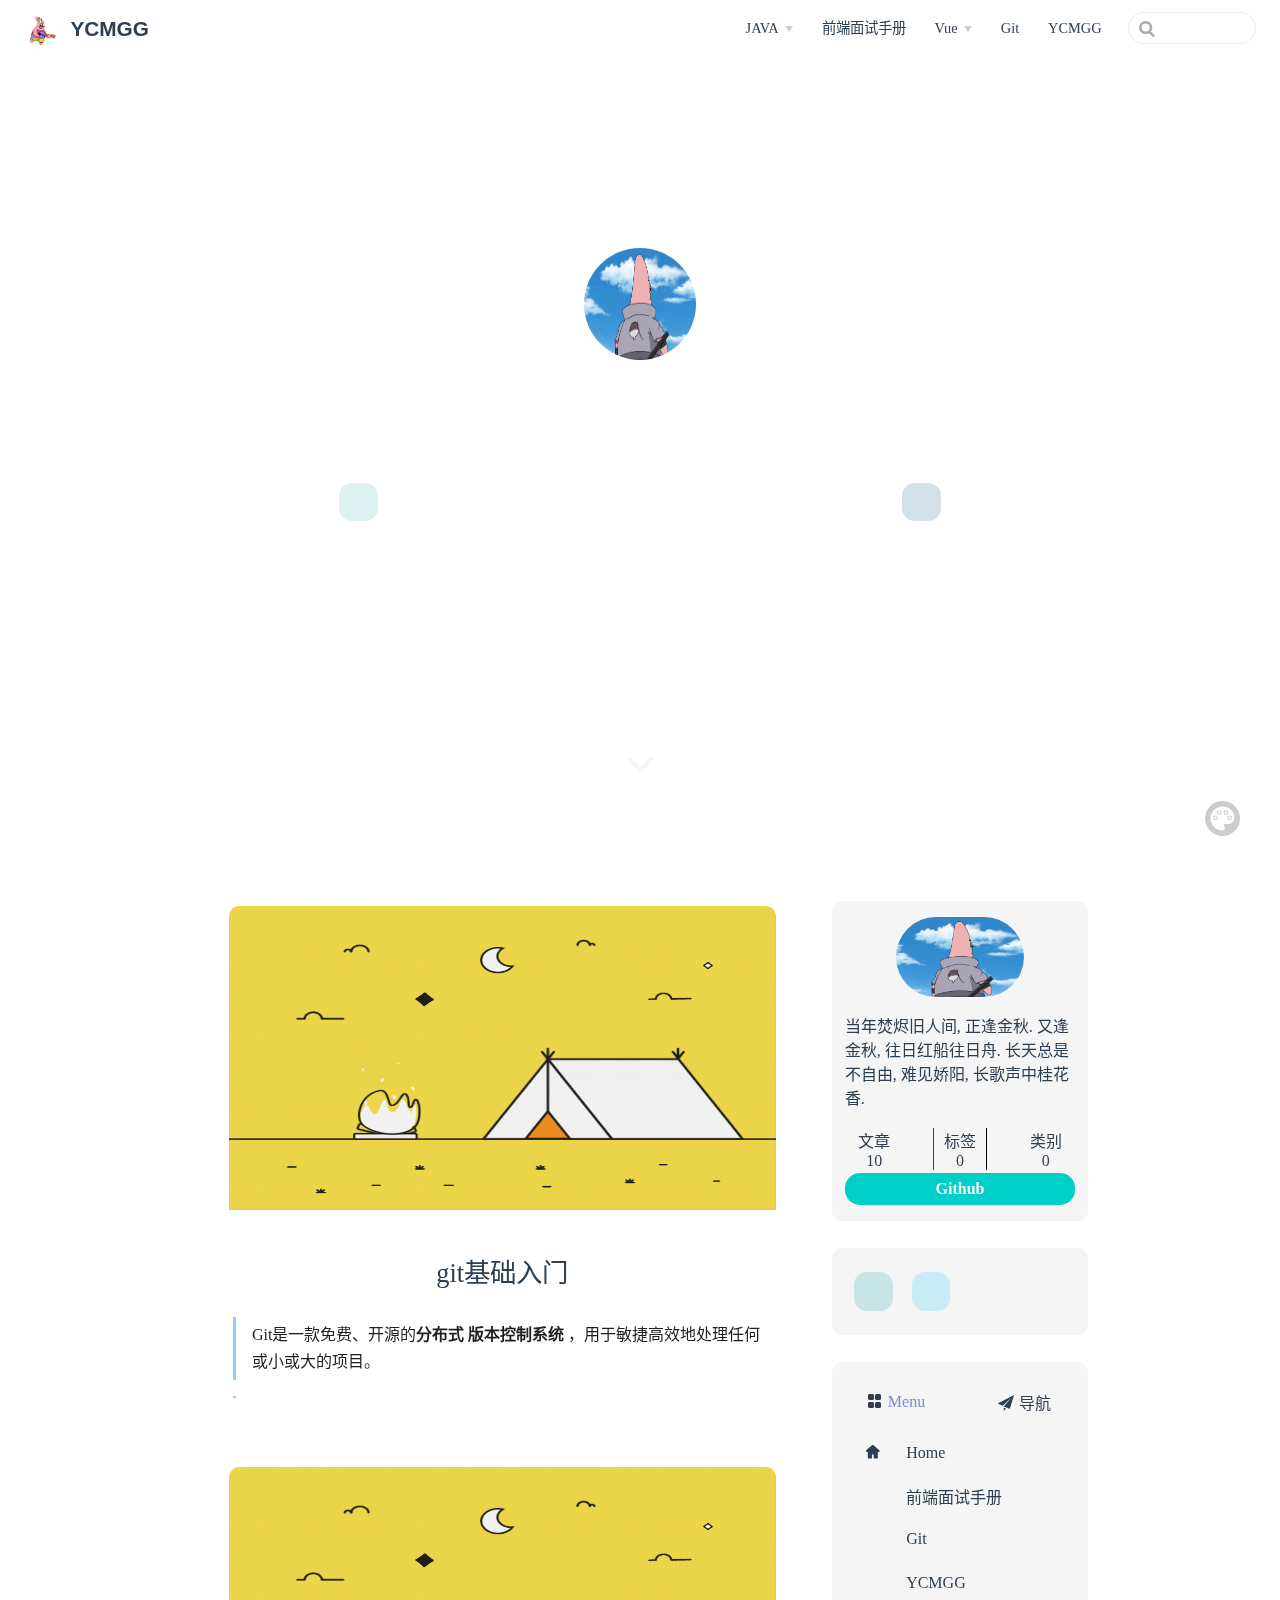
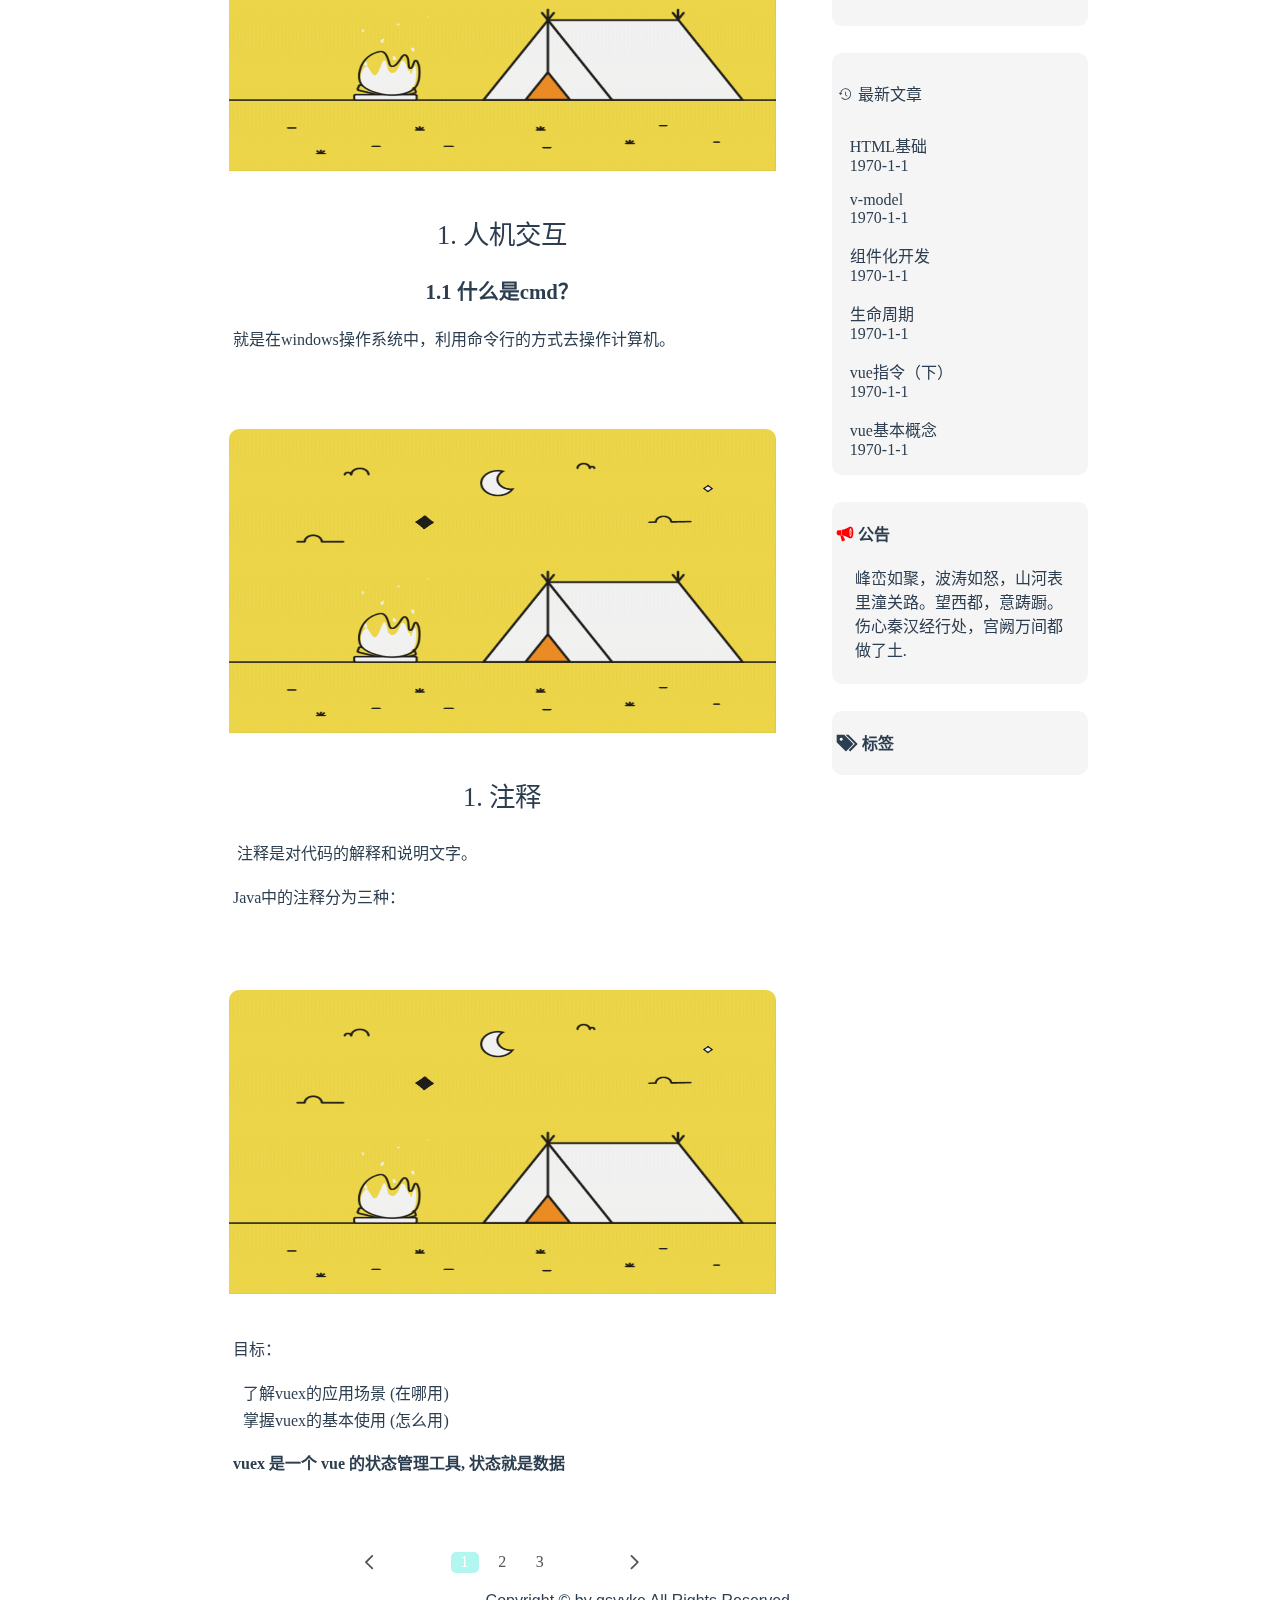
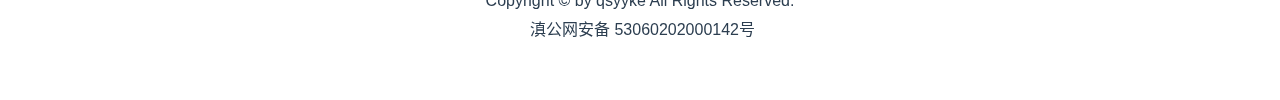
==== commit 41a38026: "22" ====
--- a/index.html
+++ b/index.html
@@ -5,11 +5,11 @@
     <meta name="viewport" content="width=device-width,initial-scale=1">
     <meta name="generator" content="VuePress 2.0.0-beta.33">
     <script src="https://at.alicdn.com/t/font_2849934_v6y652peian.js"></script><link href="/favicon.ico" rel="icon"><link rel="stylesheet" type="text/css" href="//at.alicdn.com/t/font_2932340_r7zitafg82.css"><title>YCMGG</title><meta name="description" content="">
-    <link rel="preload" href="/assets/js/runtime~app.edd95961.js" as="script"><link rel="preload" href="/assets/css/styles.545f1b07.css" as="style"><link rel="preload" href="/assets/js/231.83ef2816.js" as="script"><link rel="preload" href="/assets/js/app.094dd318.js" as="script">
+    <link rel="preload" href="/assets/js/runtime~app.edd95961.js" as="script"><link rel="preload" href="/assets/css/styles.545f1b07.css" as="style"><link rel="preload" href="/assets/js/231.83ef2816.js" as="script"><link rel="preload" href="/assets/js/app.2fd29bb0.js" as="script">
     <link rel="stylesheet" href="/assets/css/styles.545f1b07.css">
   </head>
   <body>
-    <div id="app"><!--[--><!--[--><div class="common" style="--borderRadius:10px;--opacity:1;--fontColor:#2c3e50;--fontFamily:-apple-system;--fitter-blue:1px;"><header ref_key="navbar" style="--borderRadius:10px;--opacity:1;--fontColor:#2c3e50;--fontFamily:-apple-system;--fitter-blue:1px;" class="header-bg-show navbar" id="c-navbar"><div class="toggle-sidebar-button"><svg class="icon" xmlns="http://www.w3.org/2000/svg" aria-hidden="true" role="img" viewBox="0 0 448 512"><path fill="currentColor" d="M436 124H12c-6.627 0-12-5.373-12-12V80c0-6.627 5.373-12 12-12h424c6.627 0 12 5.373 12 12v32c0 6.627-5.373 12-12 12zm0 160H12c-6.627 0-12-5.373-12-12v-32c0-6.627 5.373-12 12-12h424c6.627 0 12 5.373 12 12v32c0 6.627-5.373 12-12 12zm0 160H12c-6.627 0-12-5.373-12-12v-32c0-6.627 5.373-12 12-12h424c6.627 0 12 5.373 12 12v32c0 6.627-5.373 12-12 12z"></path></svg></div><span><a aria-current="page" href="/" class="router-link-active router-link-exact-active"><img style="border-radius:30px;" class="logo" src="/avatar.png" alt="YCMGG"><span class="site-name" style="color: #2c3e50;">YCMGG</span></a></span><div class="navbar-links-wrapper" style=""><!--[--><!--]--><nav class="navbar-links can-hide"><!--[--><div class="navbar-links-item"><div class="dropdown-wrapper"><span class="aurora-nav-font aurora-navbar-icon"></span><button class="dropdown-title" type="button" aria-label="JAVA"><span class="title">JAVA</span><span class="arrow down"></span></button><button class="mobile-dropdown-title" type="button" aria-label="JAVA"><span class="title">JAVA</span><span class="right arrow"></span></button><ul style="display:none;" id="c-nav-dropdown" class="nav-dropdown"><!--[--><li class="dropdown-item"><!--[--><!----><a href="/JAVA/1Java基础" class="nav-link nav-link-active" aria-label="Java基础">Java基础</a><!--]--></li><li class="dropdown-item"><!--[--><!----><a href="/JAVA/2Java基础语法" class="nav-link nav-link-active" aria-label="Java基础语法">Java基础语法</a><!--]--></li><!--]--></ul></div></div><div class="navbar-links-item"><!--[--><span class="aurora-nav-font aurora-navbar-icon"></span><a href="/前端面试手册/前端面试手册.md" class="nav-link nav-link-active" aria-label="前端面试手册">前端面试手册</a><!--]--></div><div class="navbar-links-item"><div class="dropdown-wrapper"><span class="aurora-nav-font aurora-navbar-icon"></span><button class="dropdown-title" type="button" aria-label="Vue"><span class="title">Vue</span><span class="arrow down"></span></button><button class="mobile-dropdown-title" type="button" aria-label="Vue"><span class="title">Vue</span><span class="right arrow"></span></button><ul style="display:none;" id="c-nav-dropdown" class="nav-dropdown"><!--[--><li class="dropdown-item"><!--[--><!----><a href="/Vue/基础概念+vuecli+指令上.md" class="nav-link nav-link-active" aria-label="基础概念+vuecli+指令上">基础概念+vuecli+指令上</a><!--]--></li><li class="dropdown-item"><!--[--><!----><a href="/Vue/指令下+计算属性+侦听器.md" class="nav-link nav-link-active" aria-label="指令下+计算属性+侦听器">指令下+计算属性+侦听器</a><!--]--></li><li class="dropdown-item"><!--[--><!----><a href="/Vue/组件基础+组件通讯.md" class="nav-link nav-link-active" aria-label="组件基础+组件通讯">组件基础+组件通讯</a><!--]--></li><li class="dropdown-item"><!--[--><!----><a href="/Vue/组件进阶.md" class="nav-link nav-link-active" aria-label="组件进阶">组件进阶</a><!--]--></li><li class="dropdown-item"><!--[--><!----><a href="/Vue/生命周期+路由+组件缓存.md" class="nav-link nav-link-active" aria-label="生命周期+路由+组件缓存">生命周期+路由+组件缓存</a><!--]--></li><li class="dropdown-item"><!--[--><!----><a href="/Vue/vuex入门..md" class="nav-link nav-link-active" aria-label="vuex入门.">vuex入门.</a><!--]--></li><!--]--></ul></div></div><div class="navbar-links-item"><!--[--><span class="aurora-nav-font aurora-navbar-icon"></span><a href="/Git/git.md" class="nav-link nav-link-active" aria-label="Git">Git</a><!--]--></div><div class="navbar-links-item"><!--[--><span class="aurora-navbar-github1 aurora-nav-font aurora-navbar-icon"></span><a class="nav-link external nav-link-active" href="https://github.com/ycmgg/ycmgg.github.io" rel="noopener noreferrer" target="_blank" aria-label="YCMGG"><!--[--><!--]--> YCMGG<!--[--><!--]--></a><!--]--></div><!--]--></nav><!--[--><!--]--><!----><form class="search-box" role="search"><input type="search" autocomplete="off" spellcheck="false" value><!----></form></div></header><!--[--><div id="" class="mobile-sidebar-control"></div><div id="" class="mobileAnimate mobile-sidebar"><!----></div><!--]--><div class="setColor" style="--borderRadius:10px;--fontFamily:-apple-system;--fontColor:#2c3e50;"><div id="setIco" class="setIco bg_color"></div><div class="welcome-parent" id="welcome-parent"><div class="custom-about m-4 p-4 f4 color-shadow-small bg-gray-800-mktg rounded-2 signup-content-container welcome" style="display: none;" id="welcome"><span class="cancel aurora-iconfont-common aurora-style-cancel" id="cancel"></span><h1 class="common-style" id="sr-only-h2"></h1><div class="custom-top custom-common"><div class="custom-top-span custom-common-span"><span class="aurora-iconfont-common aurora-style-img home-welcome-custom-icon"></span>  </div><div class="custom-top-span custom-common-span"><span class="aurora-iconfont-common aurora-style-blur home-welcome-custom-icon"></span>  </div></div><div class="custom-bottom custom-common"><div style="flex:1;" class="custom-bottom-span custom-common-span"><!--[--><li class="custom-li"><span style="background-color: #2c3e50;" data-color="#2c3e50"></span></li><li class="custom-li"><span style="background-color: #42a5f5;" data-color="#42a5f5"></span></li><li class="custom-li"><span style="background-color: #8093f1;" data-color="#8093f1"></span></li><li class="custom-li"><span style="background-color: #FF6EC7;" data-color="#FF6EC7"></span></li><li class="custom-li"><span style="background-color: #FF7F00;" data-color="#FF7F00"></span></li><li class="custom-li"><span style="background-color: #8FBC8F;" data-color="#8FBC8F"></span></li><li class="custom-li"><span style="background-color: #EAADEA;" data-color="#EAADEA"></span></li><li class="custom-li"><span style="background-color: #3299CC;" data-color="#3299CC"></span></li><!--]--></div></div><div class="custom-bottom custom-common"><div style="flex:1;" class="custom-bottom-span custom-common-span"><!--[--><li class="custom-li"><span style="font-family: -apple-system;" data-color="-apple-system">程</span></li><li class="custom-li"><span style="font-family: hlt;" data-color="hlt">程</span></li><li class="custom-li"><span style="font-family: tzt;" data-color="tzt">程</span></li><li class="custom-li"><span style="font-family: sst;" data-color="sst">程</span></li><li class="custom-li"><span style="font-family: lf;" data-color="lf">程</span></li><li class="custom-li"><span style="font-family: xsf;" data-color="xsf">程</span></li><li class="custom-li"><span style="font-family: lsf;" data-color="lsf">程</span></li><li class="custom-li"><span style="font-family: cgt;" data-color="cgt">程</span></li><!--]--></div></div><div class="custom-bottom custom-common"><div class="custom-bottom-span custom-common-span"> 圆角 </div><div style="flex:3;" class="custom-bottom-span custom-common-span"><div class="input-range"><div class="input-left"><input autocomplete min="1" max="40" value="10" step="1" type="range"></div><div class="input-right">10</div></div></div></div><div class="custom-bottom custom-common"><div class="custom-bottom-span custom-common-span"> 透明度 </div><div style="flex:3;" class="custom-bottom-span custom-common-span"><div class="input-range"><div class="input-left"><input autocomplete min="0" max="1" value="1" step="0.01" type="range"></div><div class="input-right">1</div></div></div></div></div></div></div><!--[--><!--]--><!--[--><!--]--><!--[--><!--]--><!--[--><!--]--><!--[--><!--]--><!--[--><!--]--><div style="--fontColor: #2c3e50; --fontFamily: -apple-system;" class="sidebar-single-enter-animate theme-container"><div class="page-sidebar"><!----><div class=""><div id="article-page-parent-mobile" class="article-page-parent"><div class="page-sidebar-left" id="page-sidebar-left"><!--[--><!--[--><div class="home" style="--homeHeight: 100vh;"><div class="home-hero-img-custom home-hero-img" id="home-hero-img"><img src="/avatar.jpg"></div><!--[--><!--]--><!----><!--[--><!--]--><div class="home-social-custom home-social"><div class="home-social-custom-single"><!--[--><!--]--></div></div><div class="home-click-down"><span class="aurora-iconfont-common home-click-down-icon"></span></div><!----><!--[--><!--]--></div><div class="theme-default-content custom"></div><!--]--><!--]--><!--[--><!--]--><!--[--><!--]--><!--[--><!--]--><!--[--><!--]--><!--[--><!--]--><!--[--><!--]--><!--[--><!--]--><!--[--><!--]--></div><!----></div></div></div><!--[--><!--]--><!--[--><!--]--><!--[--><!--]--><!--[--><!--]--><!----></div><div id="set-bg" class="set-bg-fitter" style="--opacity: 1; --borderRadius: 10px; --backgroundImageUrl: url()"></div><div id="posterShade" class=""><span class=""></span></div></div><!--[--><div style="--borderRadius: 10px;--opacity: 1;--fontColor: #2c3e50;--fontFamily: -apple-system;--fitter-blue: 1px;" class="home-bottom" id="home-bottom"><div></div><div class="home-page-tag" style="--opacity: 1;" id="home-page-tag"><!--[--><!--]--><div class="home-cut-page"><!----><div class="home-cut-page-num"><!--[--><!--]--></div><!----></div></div><div class="home-page-fun" id="home-page-fun"><!--[--><div class="sidebar-cqy"></div><div style="--borderRadius: 10px;--opacity: 1;" id="stickSidebar" class="sidebar-single-enter-animate"><div class="home-sidebar" style="" id="home-sidebar"><div id="" class="sidebar-single-common"><div class="home-sidebar-avatar"><img id="home-sidebar-avatar-img" src="/avatar.jpg" alt=""></div><div class="home-sidebar-info-desc"><span>当年焚烬旧人间, 正逢金秋. 又逢金秋, 往日红船往日舟. 长天总是不自由, 难见娇阳, 长歌声中桂花香.</span></div><div class="home-sidebar-info-page"><div class="sidebar-page-common"><div>文章</div><div>10</div></div><div class="sidebar-page-common"><div>标签</div><div>0</div></div><div class="sidebar-page-common"><div>类别</div><div>0</div></div></div><a target="_blank" href="https://github.com/"><div class="sidebar-github">Github</div></a><!--[--><!--]--></div><!--[--><!--]--><!----><!--[--><!--]--><!----><div id="" class="sidebar-single-enter-animate sidebar-single-common"><div class=""><div class="change-page"><div class="catalog-page change-page-common"><span class="aurora-iconfont-common aurora-sidebar-menu"></span><span class="changePageActive">Menu</span></div><div class="latest-page change-page-common"><span class="aurora-iconfont-common aurora-sidebar-nav"></span><span class="">导航</span></div><!----></div><div style="" class="mobile-sidebar-catalog sidebar-menu"><div><div class="sidebar-menu-item"><div class="menu-item-left"><span class="aurora-iconfont-common aurora-sidebar-nav-home"></span></div><div class="menu-item-right"><a aria-current="page" href="/" class="router-link-active router-link-exact-active"><span class="">Home</span></a></div></div></div><!--[--><div><!----></div><div><div class="sidebar-menu-item"><div class="menu-item-left"><span class="aurora-nav-font aurora-font"></span></div><div class="menu-item-right"><a href="/前端面试手册/前端面试手册.md" class="" data="/前端面试手册/前端面试手册.md"><span>前端面试手册</span></a></div></div></div><div><!----></div><div><div class="sidebar-menu-item"><div class="menu-item-left"><span class="aurora-nav-font aurora-font"></span></div><div class="menu-item-right"><a href="/Git/git.md" class="" data="/Git/git.md"><span>Git</span></a></div></div></div><div><div class="sidebar-menu-item"><div class="menu-item-left"><span class="aurora-navbar-github1 aurora-nav-font aurora-font"></span></div><div class="menu-item-right"><a href="/ycmgg.github.io" class="" data="/https://github.com/ycmgg/ycmgg.github.io"><span>YCMGG</span></a></div></div></div><!--]--></div><div style="display:none;" class="mobile-sidebar-catalog sidebar-nav"><!--[--><div style="overflow:hidden;"><div id="catalog-single" class="catalog-single sidebar-catalog-item"><div class="page-catalog-parent"><div class="catalog-page-title"><span class="content-single-show">JAVA</span></div><div class="catalog-page-spread"><span class="home-menu-ico" style="--homeIcoCode: &#39;\e630&#39;"></span></div></div><div class="page-catalog-children-parent"><div class="page-catalog-children"><!--[--><div class="catalog-page-children-item"><div class="catalog-page-children-title"><a href="/JAVA/1Java基础" class=""><span>Java基础</span></a><!----></div><div class="page-catalog-children-level3-parent"><div style="" class="page-catalog-children-level3"><!--[--><!--]--></div></div></div><div class="catalog-page-children-item"><div class="catalog-page-children-title"><a href="/JAVA/2Java基础语法" class=""><span>Java基础语法</span></a><!----></div><div class="page-catalog-children-level3-parent"><div style="" class="page-catalog-children-level3"><!--[--><!--]--></div></div></div><!--]--></div></div></div></div><div style="overflow:hidden;"><!----></div><div style="overflow:hidden;"><div id="catalog-single" class="catalog-single sidebar-catalog-item"><div class="page-catalog-parent"><div class="catalog-page-title"><span class="content-single-show">Vue</span></div><div class="catalog-page-spread"><span class="home-menu-ico" style="--homeIcoCode: &#39;\e630&#39;"></span></div></div><div class="page-catalog-children-parent"><div class="page-catalog-children"><!--[--><div class="catalog-page-children-item"><div class="catalog-page-children-title"><a href="/Vue/基础概念+vuecli+指令上.md" class=""><span>基础概念+vuecli+指令上</span></a><!----></div><div class="page-catalog-children-level3-parent"><div style="" class="page-catalog-children-level3"><!--[--><!--]--></div></div></div><div class="catalog-page-children-item"><div class="catalog-page-children-title"><a href="/Vue/指令下+计算属性+侦听器.md" class=""><span>指令下+计算属性+侦听器</span></a><!----></div><div class="page-catalog-children-level3-parent"><div style="" class="page-catalog-children-level3"><!--[--><!--]--></div></div></div><div class="catalog-page-children-item"><div class="catalog-page-children-title"><a href="/Vue/组件基础+组件通讯.md" class=""><span>组件基础+组件通讯</span></a><!----></div><div class="page-catalog-children-level3-parent"><div style="" class="page-catalog-children-level3"><!--[--><!--]--></div></div></div><div class="catalog-page-children-item"><div class="catalog-page-children-title"><a href="/Vue/组件进阶.md" class=""><span>组件进阶</span></a><!----></div><div class="page-catalog-children-level3-parent"><div style="" class="page-catalog-children-level3"><!--[--><!--]--></div></div></div><div class="catalog-page-children-item"><div class="catalog-page-children-title"><a href="/Vue/生命周期+路由+组件缓存.md" class=""><span>生命周期+路由+组件缓存</span></a><!----></div><div class="page-catalog-children-level3-parent"><div style="" class="page-catalog-children-level3"><!--[--><!--]--></div></div></div><div class="catalog-page-children-item"><div class="catalog-page-children-title"><a href="/Vue/vuex入门..md" class=""><span>vuex入门.</span></a><!----></div><div class="page-catalog-children-level3-parent"><div style="" class="page-catalog-children-level3"><!--[--><!--]--></div></div></div><!--]--></div></div></div></div><div style="overflow:hidden;"><!----></div><div style="overflow:hidden;"><!----></div><!--]--></div><div class="mobile-sidebar-catalog" style="display:none;"><!--[--><!--]--></div></div><!--[--><!--]--></div><!--[--><!--]--><!----><!--[--><!--]--><div id="" class="sidebar-single-enter-animate sidebar-single-page sidebar-single-common"><div class="change-page"><!----><div style="text-align: left;padding-left: 5px;" class="latest-page change-page-common"><span class="aurora-iconfont-common aurora-sidebar-newest-page"></span><span style="cursor: auto;color: var(--fontColor);" class="changePageActive" index="2">最新文章</span></div></div><div class="" style="display:none;"><!--[--><!--]--></div><div style=""><!--[--><!--]--></div><!--[--><!--]--></div><!--[--><!--]--><div id="" class="sidebar-single-enter-animate sidebar-single-common"><div class="sidebar-page"><span class="aurora-iconfont-common aurora-sidebar-message"></span><span>公告</span></div><div class="sidebar-message"><!--[--><li id="sidebar-message" class="sidebar-hover-bg-common"><span>峰峦如聚，波涛如怒，山河表里潼关路。望西都，意踌蹰。伤心秦汉经行处，宫阙万间都做了土.</span></li><!--]--></div><!--[--><!--]--></div><!--[--><!--]--><div id="" class="sidebar-single-enter-animate sidebar-single-common"><div id="home-tag-sidebar" class="sidebar-page"><span class="aurora-iconfont-common aurora-sidebar-tag"></span><span>标签</span></div><!----><div class="sidebar-tag-item"><!--[--><!--]--></div><!--[--><!--]--></div><!--[--><!--]--><!----><!--[--><!--]--></div></div><!--]--></div></div><!--[--><div style="--borderRadius:10px;--opacity:1;--fontColor:#2c3e50;--fontFamily:-apple-system;--fitter-blue:1px;" class="sidebar-single-enter-animate footer-layout-center" data-v-7e9b0cc5><div class="footer box" id="footer" data-v-7e9b0cc5><!--[--><div class="footer-item" id="footer-item" data-v-7e9b0cc5><span>Copyright © by qsyyke All Rights Reserved.</span></div><div class="footer-item" id="footer-item" data-v-7e9b0cc5><span><a target='_blank' href='http://www.beian.gov.cn/portal/registerSystemInfo?recordcode=53060202000142' style='display:inline-block;text-decoration:none;height:20px;line-height:20px;'><img src='' style='float:left;'/><p style='float:left;height:20px;line-height:20px;margin: 0px 0px 0px 5px;'>滇公网安备 53060202000142号</p></a></span></div><!--]--><!----></div></div><!--]--><!--]--><!--]--><!----><!--]--></div>
-    <script src="/assets/js/runtime~app.edd95961.js" defer></script><script src="/assets/js/231.83ef2816.js" defer></script><script src="/assets/js/app.094dd318.js" defer></script>
+    <div id="app"><!--[--><!--[--><div class="common" style="--borderRadius:10px;--opacity:1;--fontColor:#2c3e50;--fontFamily:-apple-system;--fitter-blue:1px;"><header ref_key="navbar" style="--borderRadius:10px;--opacity:1;--fontColor:#2c3e50;--fontFamily:-apple-system;--fitter-blue:1px;" class="header-bg-show navbar" id="c-navbar"><div class="toggle-sidebar-button"><svg class="icon" xmlns="http://www.w3.org/2000/svg" aria-hidden="true" role="img" viewBox="0 0 448 512"><path fill="currentColor" d="M436 124H12c-6.627 0-12-5.373-12-12V80c0-6.627 5.373-12 12-12h424c6.627 0 12 5.373 12 12v32c0 6.627-5.373 12-12 12zm0 160H12c-6.627 0-12-5.373-12-12v-32c0-6.627 5.373-12 12-12h424c6.627 0 12 5.373 12 12v32c0 6.627-5.373 12-12 12zm0 160H12c-6.627 0-12-5.373-12-12v-32c0-6.627 5.373-12 12-12h424c6.627 0 12 5.373 12 12v32c0 6.627-5.373 12-12 12z"></path></svg></div><span><a aria-current="page" href="/" class="router-link-active router-link-exact-active"><img style="border-radius:30px;" class="logo" src="/avatar.png" alt="YCMGG"><span class="site-name" style="color: #2c3e50;">YCMGG</span></a></span><div class="navbar-links-wrapper" style=""><!--[--><!--]--><nav class="navbar-links can-hide"><!--[--><div class="navbar-links-item"><div class="dropdown-wrapper"><span class="aurora-nav-font aurora-navbar-icon"></span><button class="dropdown-title" type="button" aria-label="JAVA"><span class="title">JAVA</span><span class="arrow down"></span></button><button class="mobile-dropdown-title" type="button" aria-label="JAVA"><span class="title">JAVA</span><span class="right arrow"></span></button><ul style="display:none;" id="c-nav-dropdown" class="nav-dropdown"><!--[--><li class="dropdown-item"><!--[--><!----><a href="/JAVA/1Java基础.md" class="nav-link nav-link-active" aria-label="Java基础">Java基础</a><!--]--></li><li class="dropdown-item"><!--[--><!----><a href="/JAVA/2Java基础语法.md" class="nav-link nav-link-active" aria-label="Java基础语法">Java基础语法</a><!--]--></li><!--]--></ul></div></div><div class="navbar-links-item"><!--[--><span class="aurora-nav-font aurora-navbar-icon"></span><a href="/前端面试手册/前端面试手册.md" class="nav-link nav-link-active" aria-label="前端面试手册">前端面试手册</a><!--]--></div><div class="navbar-links-item"><div class="dropdown-wrapper"><span class="aurora-nav-font aurora-navbar-icon"></span><button class="dropdown-title" type="button" aria-label="Vue"><span class="title">Vue</span><span class="arrow down"></span></button><button class="mobile-dropdown-title" type="button" aria-label="Vue"><span class="title">Vue</span><span class="right arrow"></span></button><ul style="display:none;" id="c-nav-dropdown" class="nav-dropdown"><!--[--><li class="dropdown-item"><!--[--><!----><a href="/Vue/基础概念+vuecli+指令上.md" class="nav-link nav-link-active" aria-label="基础概念+vuecli+指令上">基础概念+vuecli+指令上</a><!--]--></li><li class="dropdown-item"><!--[--><!----><a href="/Vue/指令下+计算属性+侦听器.md" class="nav-link nav-link-active" aria-label="指令下+计算属性+侦听器">指令下+计算属性+侦听器</a><!--]--></li><li class="dropdown-item"><!--[--><!----><a href="/Vue/组件基础+组件通讯.md" class="nav-link nav-link-active" aria-label="组件基础+组件通讯">组件基础+组件通讯</a><!--]--></li><li class="dropdown-item"><!--[--><!----><a href="/Vue/组件进阶.md" class="nav-link nav-link-active" aria-label="组件进阶">组件进阶</a><!--]--></li><li class="dropdown-item"><!--[--><!----><a href="/Vue/生命周期+路由+组件缓存.md" class="nav-link nav-link-active" aria-label="生命周期+路由+组件缓存">生命周期+路由+组件缓存</a><!--]--></li><li class="dropdown-item"><!--[--><!----><a href="/Vue/vuex入门..md" class="nav-link nav-link-active" aria-label="vuex入门.">vuex入门.</a><!--]--></li><!--]--></ul></div></div><div class="navbar-links-item"><!--[--><span class="aurora-nav-font aurora-navbar-icon"></span><a href="/Git/git.md" class="nav-link nav-link-active" aria-label="Git">Git</a><!--]--></div><div class="navbar-links-item"><!--[--><span class="aurora-navbar-github1 aurora-nav-font aurora-navbar-icon"></span><a class="nav-link external nav-link-active" href="https://github.com/ycmgg/ycmgg.github.io" rel="noopener noreferrer" target="_blank" aria-label="YCMGG"><!--[--><!--]--> YCMGG<!--[--><!--]--></a><!--]--></div><!--]--></nav><!--[--><!--]--><!----><form class="search-box" role="search"><input type="search" autocomplete="off" spellcheck="false" value><!----></form></div></header><!--[--><div id="" class="mobile-sidebar-control"></div><div id="" class="mobileAnimate mobile-sidebar"><!----></div><!--]--><div class="setColor" style="--borderRadius:10px;--fontFamily:-apple-system;--fontColor:#2c3e50;"><div id="setIco" class="setIco bg_color"></div><div class="welcome-parent" id="welcome-parent"><div class="custom-about m-4 p-4 f4 color-shadow-small bg-gray-800-mktg rounded-2 signup-content-container welcome" style="display: none;" id="welcome"><span class="cancel aurora-iconfont-common aurora-style-cancel" id="cancel"></span><h1 class="common-style" id="sr-only-h2"></h1><div class="custom-top custom-common"><div class="custom-top-span custom-common-span"><span class="aurora-iconfont-common aurora-style-img home-welcome-custom-icon"></span>  </div><div class="custom-top-span custom-common-span"><span class="aurora-iconfont-common aurora-style-blur home-welcome-custom-icon"></span>  </div></div><div class="custom-bottom custom-common"><div style="flex:1;" class="custom-bottom-span custom-common-span"><!--[--><li class="custom-li"><span style="background-color: #2c3e50;" data-color="#2c3e50"></span></li><li class="custom-li"><span style="background-color: #42a5f5;" data-color="#42a5f5"></span></li><li class="custom-li"><span style="background-color: #8093f1;" data-color="#8093f1"></span></li><li class="custom-li"><span style="background-color: #FF6EC7;" data-color="#FF6EC7"></span></li><li class="custom-li"><span style="background-color: #FF7F00;" data-color="#FF7F00"></span></li><li class="custom-li"><span style="background-color: #8FBC8F;" data-color="#8FBC8F"></span></li><li class="custom-li"><span style="background-color: #EAADEA;" data-color="#EAADEA"></span></li><li class="custom-li"><span style="background-color: #3299CC;" data-color="#3299CC"></span></li><!--]--></div></div><div class="custom-bottom custom-common"><div style="flex:1;" class="custom-bottom-span custom-common-span"><!--[--><li class="custom-li"><span style="font-family: -apple-system;" data-color="-apple-system">程</span></li><li class="custom-li"><span style="font-family: hlt;" data-color="hlt">程</span></li><li class="custom-li"><span style="font-family: tzt;" data-color="tzt">程</span></li><li class="custom-li"><span style="font-family: sst;" data-color="sst">程</span></li><li class="custom-li"><span style="font-family: lf;" data-color="lf">程</span></li><li class="custom-li"><span style="font-family: xsf;" data-color="xsf">程</span></li><li class="custom-li"><span style="font-family: lsf;" data-color="lsf">程</span></li><li class="custom-li"><span style="font-family: cgt;" data-color="cgt">程</span></li><!--]--></div></div><div class="custom-bottom custom-common"><div class="custom-bottom-span custom-common-span"> 圆角 </div><div style="flex:3;" class="custom-bottom-span custom-common-span"><div class="input-range"><div class="input-left"><input autocomplete min="1" max="40" value="10" step="1" type="range"></div><div class="input-right">10</div></div></div></div><div class="custom-bottom custom-common"><div class="custom-bottom-span custom-common-span"> 透明度 </div><div style="flex:3;" class="custom-bottom-span custom-common-span"><div class="input-range"><div class="input-left"><input autocomplete min="0" max="1" value="1" step="0.01" type="range"></div><div class="input-right">1</div></div></div></div></div></div></div><!--[--><!--]--><!--[--><!--]--><!--[--><!--]--><!--[--><!--]--><!--[--><!--]--><!--[--><!--]--><div style="--fontColor: #2c3e50; --fontFamily: -apple-system;" class="sidebar-single-enter-animate theme-container"><div class="page-sidebar"><!----><div class=""><div id="article-page-parent-mobile" class="article-page-parent"><div class="page-sidebar-left" id="page-sidebar-left"><!--[--><!--[--><div class="home" style="--homeHeight: 100vh;"><div class="home-hero-img-custom home-hero-img" id="home-hero-img"><img src="/avatar.jpg"></div><!--[--><!--]--><!----><!--[--><!--]--><div class="home-social-custom home-social"><div class="home-social-custom-single"><!--[--><!--]--></div></div><div class="home-click-down"><span class="aurora-iconfont-common home-click-down-icon"></span></div><!----><!--[--><!--]--></div><div class="theme-default-content custom"></div><!--]--><!--]--><!--[--><!--]--><!--[--><!--]--><!--[--><!--]--><!--[--><!--]--><!--[--><!--]--><!--[--><!--]--><!--[--><!--]--><!--[--><!--]--></div><!----></div></div></div><!--[--><!--]--><!--[--><!--]--><!--[--><!--]--><!--[--><!--]--><!----></div><div id="set-bg" class="set-bg-fitter" style="--opacity: 1; --borderRadius: 10px; --backgroundImageUrl: url()"></div><div id="posterShade" class=""><span class=""></span></div></div><!--[--><div style="--borderRadius: 10px;--opacity: 1;--fontColor: #2c3e50;--fontFamily: -apple-system;--fitter-blue: 1px;" class="home-bottom" id="home-bottom"><div></div><div class="home-page-tag" style="--opacity: 1;" id="home-page-tag"><!--[--><!--]--><div class="home-cut-page"><!----><div class="home-cut-page-num"><!--[--><!--]--></div><!----></div></div><div class="home-page-fun" id="home-page-fun"><!--[--><div class="sidebar-cqy"></div><div style="--borderRadius: 10px;--opacity: 1;" id="stickSidebar" class="sidebar-single-enter-animate"><div class="home-sidebar" style="" id="home-sidebar"><div id="" class="sidebar-single-common"><div class="home-sidebar-avatar"><img id="home-sidebar-avatar-img" src="/avatar.jpg" alt=""></div><div class="home-sidebar-info-desc"><span>当年焚烬旧人间, 正逢金秋. 又逢金秋, 往日红船往日舟. 长天总是不自由, 难见娇阳, 长歌声中桂花香.</span></div><div class="home-sidebar-info-page"><div class="sidebar-page-common"><div>文章</div><div>10</div></div><div class="sidebar-page-common"><div>标签</div><div>0</div></div><div class="sidebar-page-common"><div>类别</div><div>0</div></div></div><a target="_blank" href="https://github.com/"><div class="sidebar-github">Github</div></a><!--[--><!--]--></div><!--[--><!--]--><!----><!--[--><!--]--><!----><div id="" class="sidebar-single-enter-animate sidebar-single-common"><div class=""><div class="change-page"><div class="catalog-page change-page-common"><span class="aurora-iconfont-common aurora-sidebar-menu"></span><span class="changePageActive">Menu</span></div><div class="latest-page change-page-common"><span class="aurora-iconfont-common aurora-sidebar-nav"></span><span class="">导航</span></div><!----></div><div style="" class="mobile-sidebar-catalog sidebar-menu"><div><div class="sidebar-menu-item"><div class="menu-item-left"><span class="aurora-iconfont-common aurora-sidebar-nav-home"></span></div><div class="menu-item-right"><a aria-current="page" href="/" class="router-link-active router-link-exact-active"><span class="">Home</span></a></div></div></div><!--[--><div><!----></div><div><div class="sidebar-menu-item"><div class="menu-item-left"><span class="aurora-nav-font aurora-font"></span></div><div class="menu-item-right"><a href="/前端面试手册/前端面试手册.md" class="" data="/前端面试手册/前端面试手册.md"><span>前端面试手册</span></a></div></div></div><div><!----></div><div><div class="sidebar-menu-item"><div class="menu-item-left"><span class="aurora-nav-font aurora-font"></span></div><div class="menu-item-right"><a href="/Git/git.md" class="" data="/Git/git.md"><span>Git</span></a></div></div></div><div><div class="sidebar-menu-item"><div class="menu-item-left"><span class="aurora-navbar-github1 aurora-nav-font aurora-font"></span></div><div class="menu-item-right"><a href="/ycmgg.github.io" class="" data="/https://github.com/ycmgg/ycmgg.github.io"><span>YCMGG</span></a></div></div></div><!--]--></div><div style="display:none;" class="mobile-sidebar-catalog sidebar-nav"><!--[--><div style="overflow:hidden;"><div id="catalog-single" class="catalog-single sidebar-catalog-item"><div class="page-catalog-parent"><div class="catalog-page-title"><span class="content-single-show">JAVA</span></div><div class="catalog-page-spread"><span class="home-menu-ico" style="--homeIcoCode: &#39;\e630&#39;"></span></div></div><div class="page-catalog-children-parent"><div class="page-catalog-children"><!--[--><div class="catalog-page-children-item"><div class="catalog-page-children-title"><a href="/JAVA/1Java基础.md" class=""><span>Java基础</span></a><!----></div><div class="page-catalog-children-level3-parent"><div style="" class="page-catalog-children-level3"><!--[--><!--]--></div></div></div><div class="catalog-page-children-item"><div class="catalog-page-children-title"><a href="/JAVA/2Java基础语法.md" class=""><span>Java基础语法</span></a><!----></div><div class="page-catalog-children-level3-parent"><div style="" class="page-catalog-children-level3"><!--[--><!--]--></div></div></div><!--]--></div></div></div></div><div style="overflow:hidden;"><!----></div><div style="overflow:hidden;"><div id="catalog-single" class="catalog-single sidebar-catalog-item"><div class="page-catalog-parent"><div class="catalog-page-title"><span class="content-single-show">Vue</span></div><div class="catalog-page-spread"><span class="home-menu-ico" style="--homeIcoCode: &#39;\e630&#39;"></span></div></div><div class="page-catalog-children-parent"><div class="page-catalog-children"><!--[--><div class="catalog-page-children-item"><div class="catalog-page-children-title"><a href="/Vue/基础概念+vuecli+指令上.md" class=""><span>基础概念+vuecli+指令上</span></a><!----></div><div class="page-catalog-children-level3-parent"><div style="" class="page-catalog-children-level3"><!--[--><!--]--></div></div></div><div class="catalog-page-children-item"><div class="catalog-page-children-title"><a href="/Vue/指令下+计算属性+侦听器.md" class=""><span>指令下+计算属性+侦听器</span></a><!----></div><div class="page-catalog-children-level3-parent"><div style="" class="page-catalog-children-level3"><!--[--><!--]--></div></div></div><div class="catalog-page-children-item"><div class="catalog-page-children-title"><a href="/Vue/组件基础+组件通讯.md" class=""><span>组件基础+组件通讯</span></a><!----></div><div class="page-catalog-children-level3-parent"><div style="" class="page-catalog-children-level3"><!--[--><!--]--></div></div></div><div class="catalog-page-children-item"><div class="catalog-page-children-title"><a href="/Vue/组件进阶.md" class=""><span>组件进阶</span></a><!----></div><div class="page-catalog-children-level3-parent"><div style="" class="page-catalog-children-level3"><!--[--><!--]--></div></div></div><div class="catalog-page-children-item"><div class="catalog-page-children-title"><a href="/Vue/生命周期+路由+组件缓存.md" class=""><span>生命周期+路由+组件缓存</span></a><!----></div><div class="page-catalog-children-level3-parent"><div style="" class="page-catalog-children-level3"><!--[--><!--]--></div></div></div><div class="catalog-page-children-item"><div class="catalog-page-children-title"><a href="/Vue/vuex入门..md" class=""><span>vuex入门.</span></a><!----></div><div class="page-catalog-children-level3-parent"><div style="" class="page-catalog-children-level3"><!--[--><!--]--></div></div></div><!--]--></div></div></div></div><div style="overflow:hidden;"><!----></div><div style="overflow:hidden;"><!----></div><!--]--></div><div class="mobile-sidebar-catalog" style="display:none;"><!--[--><!--]--></div></div><!--[--><!--]--></div><!--[--><!--]--><!----><!--[--><!--]--><div id="" class="sidebar-single-enter-animate sidebar-single-page sidebar-single-common"><div class="change-page"><!----><div style="text-align: left;padding-left: 5px;" class="latest-page change-page-common"><span class="aurora-iconfont-common aurora-sidebar-newest-page"></span><span style="cursor: auto;color: var(--fontColor);" class="changePageActive" index="2">最新文章</span></div></div><div class="" style="display:none;"><!--[--><!--]--></div><div style=""><!--[--><!--]--></div><!--[--><!--]--></div><!--[--><!--]--><div id="" class="sidebar-single-enter-animate sidebar-single-common"><div class="sidebar-page"><span class="aurora-iconfont-common aurora-sidebar-message"></span><span>公告</span></div><div class="sidebar-message"><!--[--><li id="sidebar-message" class="sidebar-hover-bg-common"><span>峰峦如聚，波涛如怒，山河表里潼关路。望西都，意踌蹰。伤心秦汉经行处，宫阙万间都做了土.</span></li><!--]--></div><!--[--><!--]--></div><!--[--><!--]--><div id="" class="sidebar-single-enter-animate sidebar-single-common"><div id="home-tag-sidebar" class="sidebar-page"><span class="aurora-iconfont-common aurora-sidebar-tag"></span><span>标签</span></div><!----><div class="sidebar-tag-item"><!--[--><!--]--></div><!--[--><!--]--></div><!--[--><!--]--><!----><!--[--><!--]--></div></div><!--]--></div></div><!--[--><div style="--borderRadius:10px;--opacity:1;--fontColor:#2c3e50;--fontFamily:-apple-system;--fitter-blue:1px;" class="sidebar-single-enter-animate footer-layout-center" data-v-7e9b0cc5><div class="footer box" id="footer" data-v-7e9b0cc5><!--[--><div class="footer-item" id="footer-item" data-v-7e9b0cc5><span>Copyright © by qsyyke All Rights Reserved.</span></div><div class="footer-item" id="footer-item" data-v-7e9b0cc5><span><a target='_blank' href='http://www.beian.gov.cn/portal/registerSystemInfo?recordcode=53060202000142' style='display:inline-block;text-decoration:none;height:20px;line-height:20px;'><img src='' style='float:left;'/><p style='float:left;height:20px;line-height:20px;margin: 0px 0px 0px 5px;'>滇公网安备 53060202000142号</p></a></span></div><!--]--><!----></div></div><!--]--><!--]--><!--]--><!----><!--]--></div>
+    <script src="/assets/js/runtime~app.edd95961.js" defer></script><script src="/assets/js/231.83ef2816.js" defer></script><script src="/assets/js/app.2fd29bb0.js" defer></script>
   </body>
 </html>
